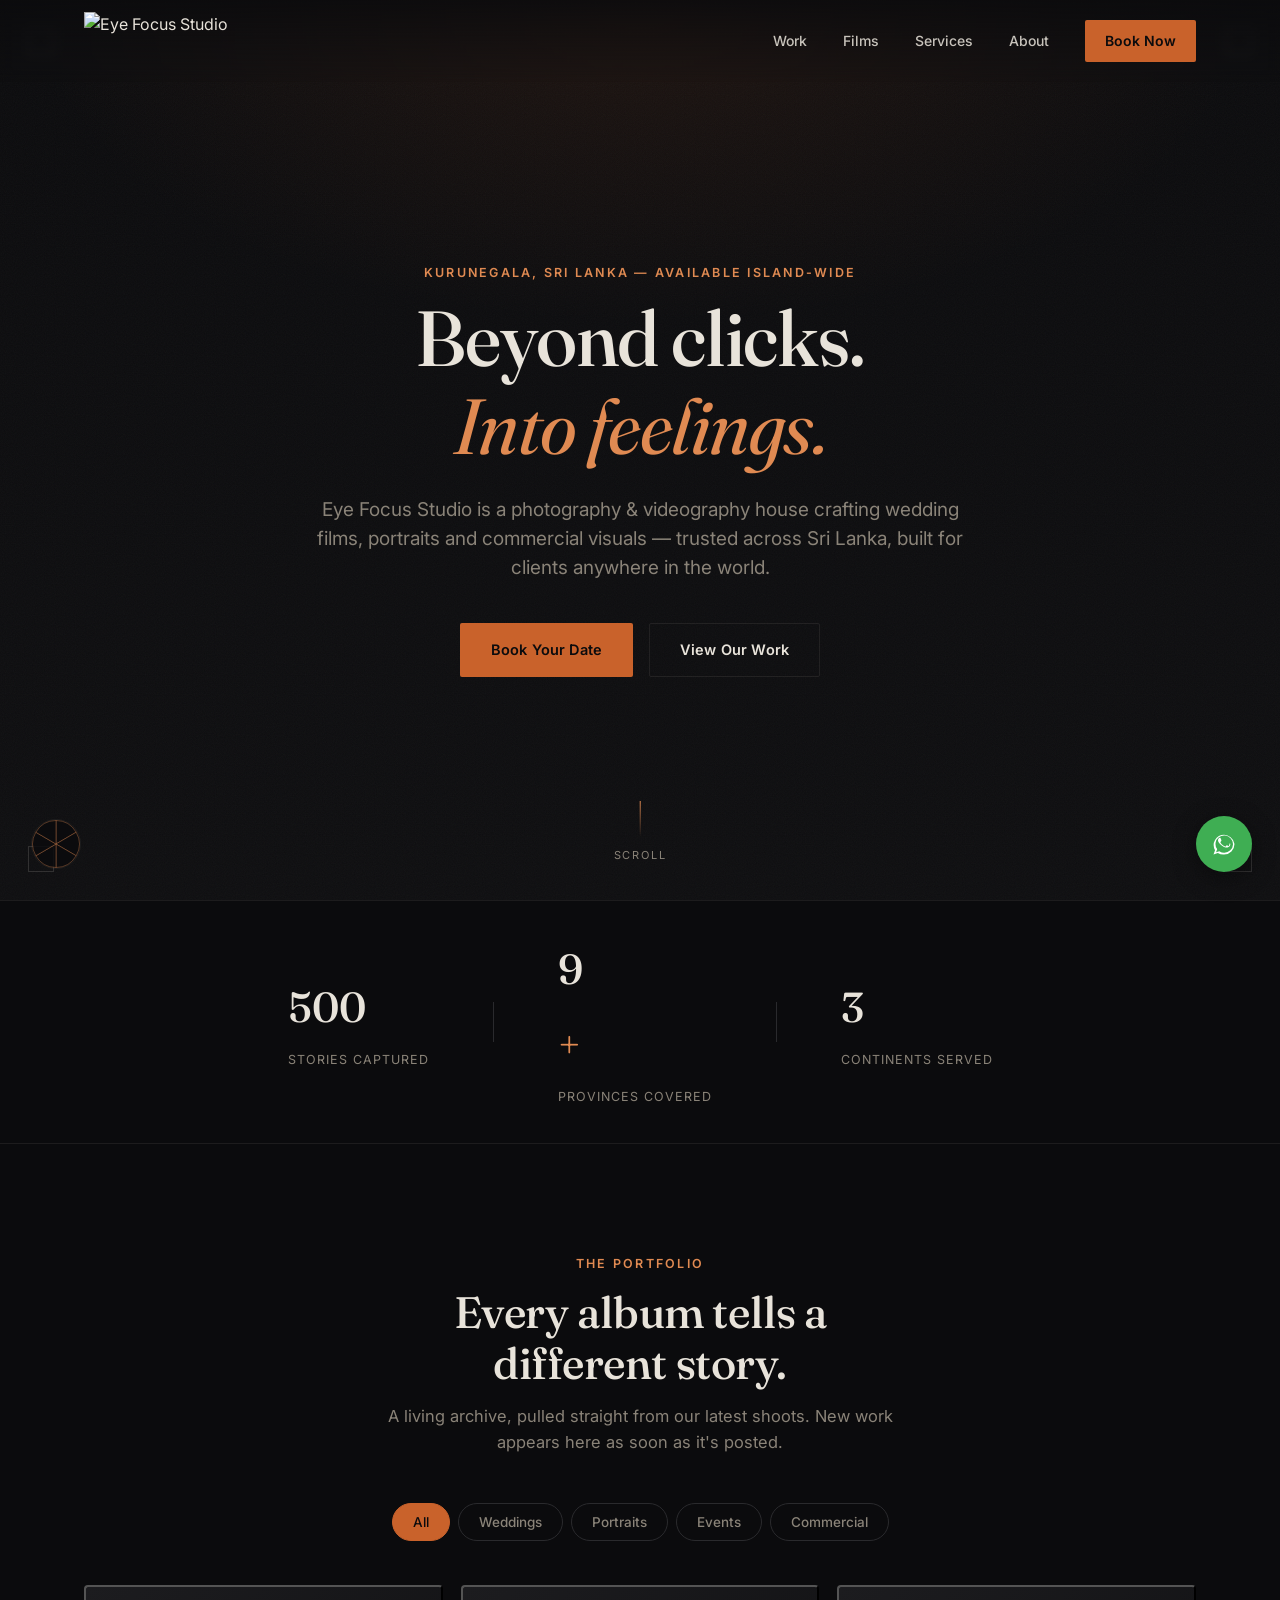
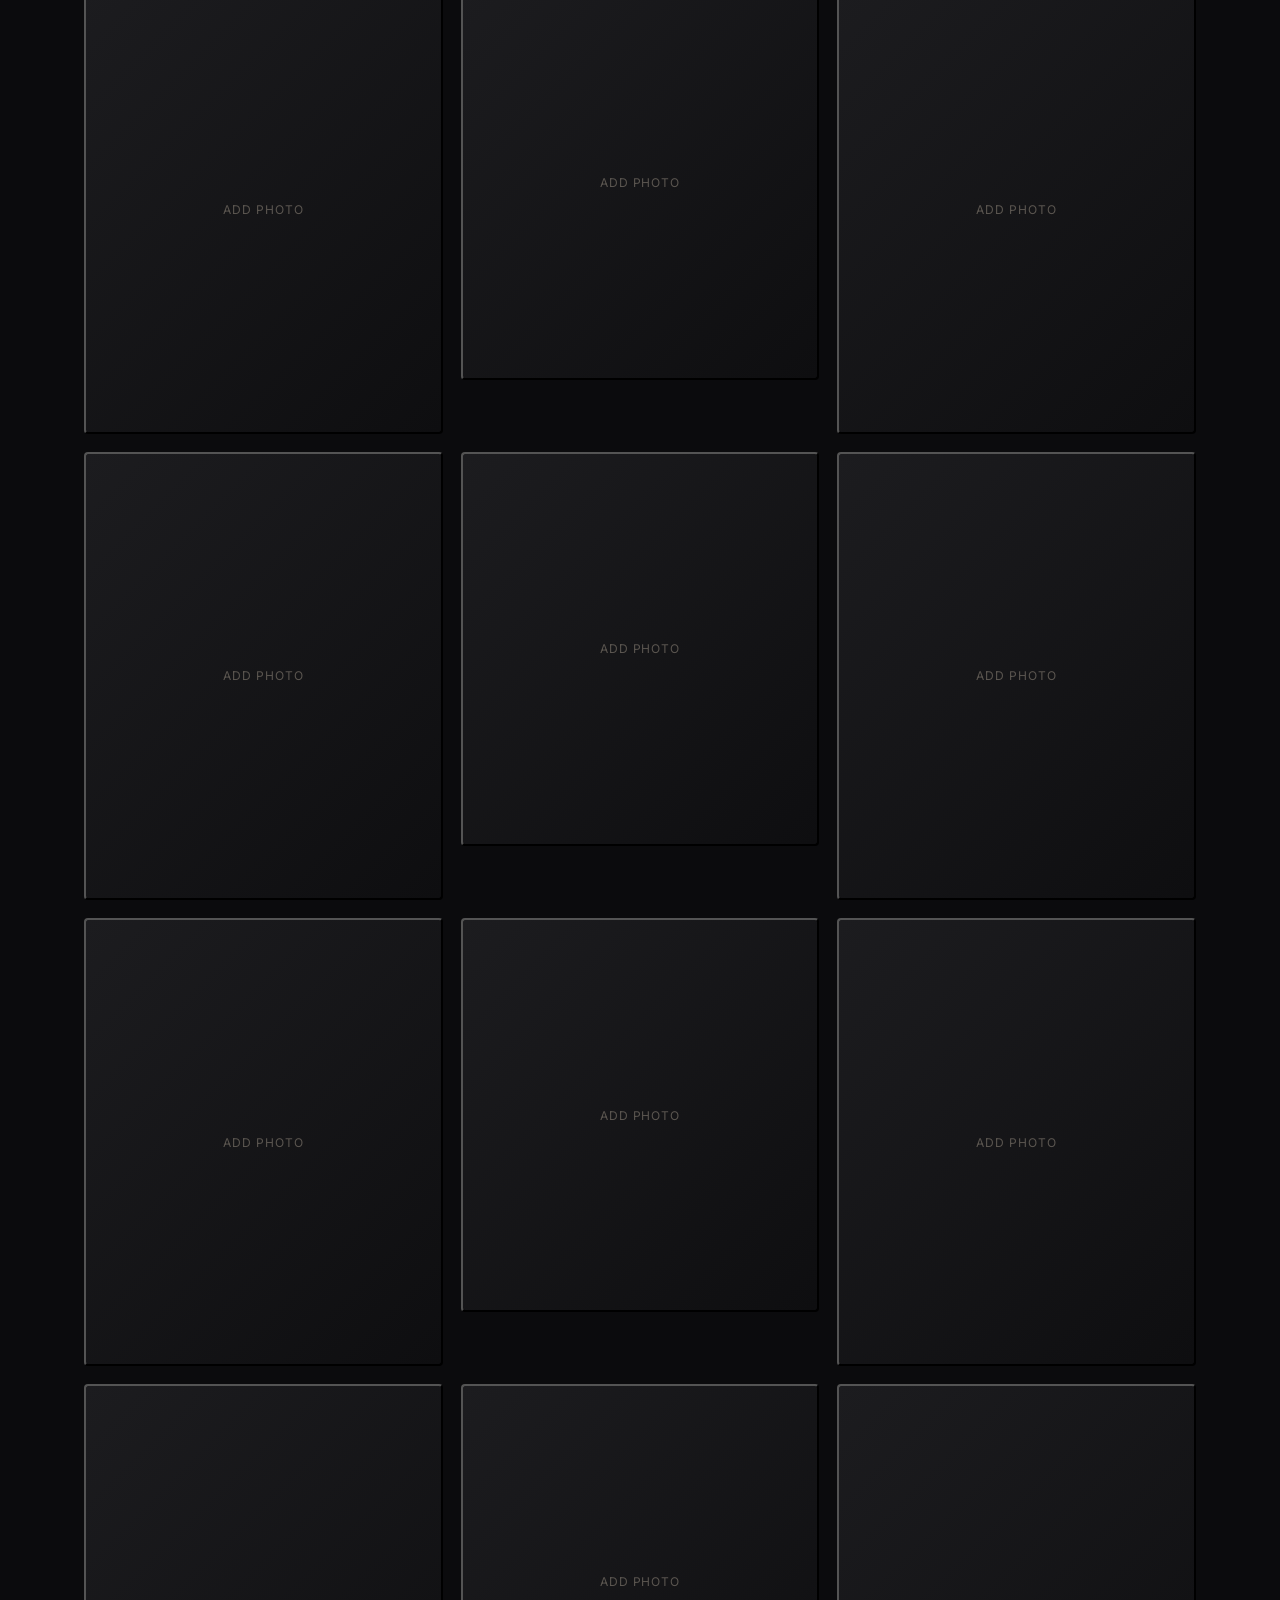
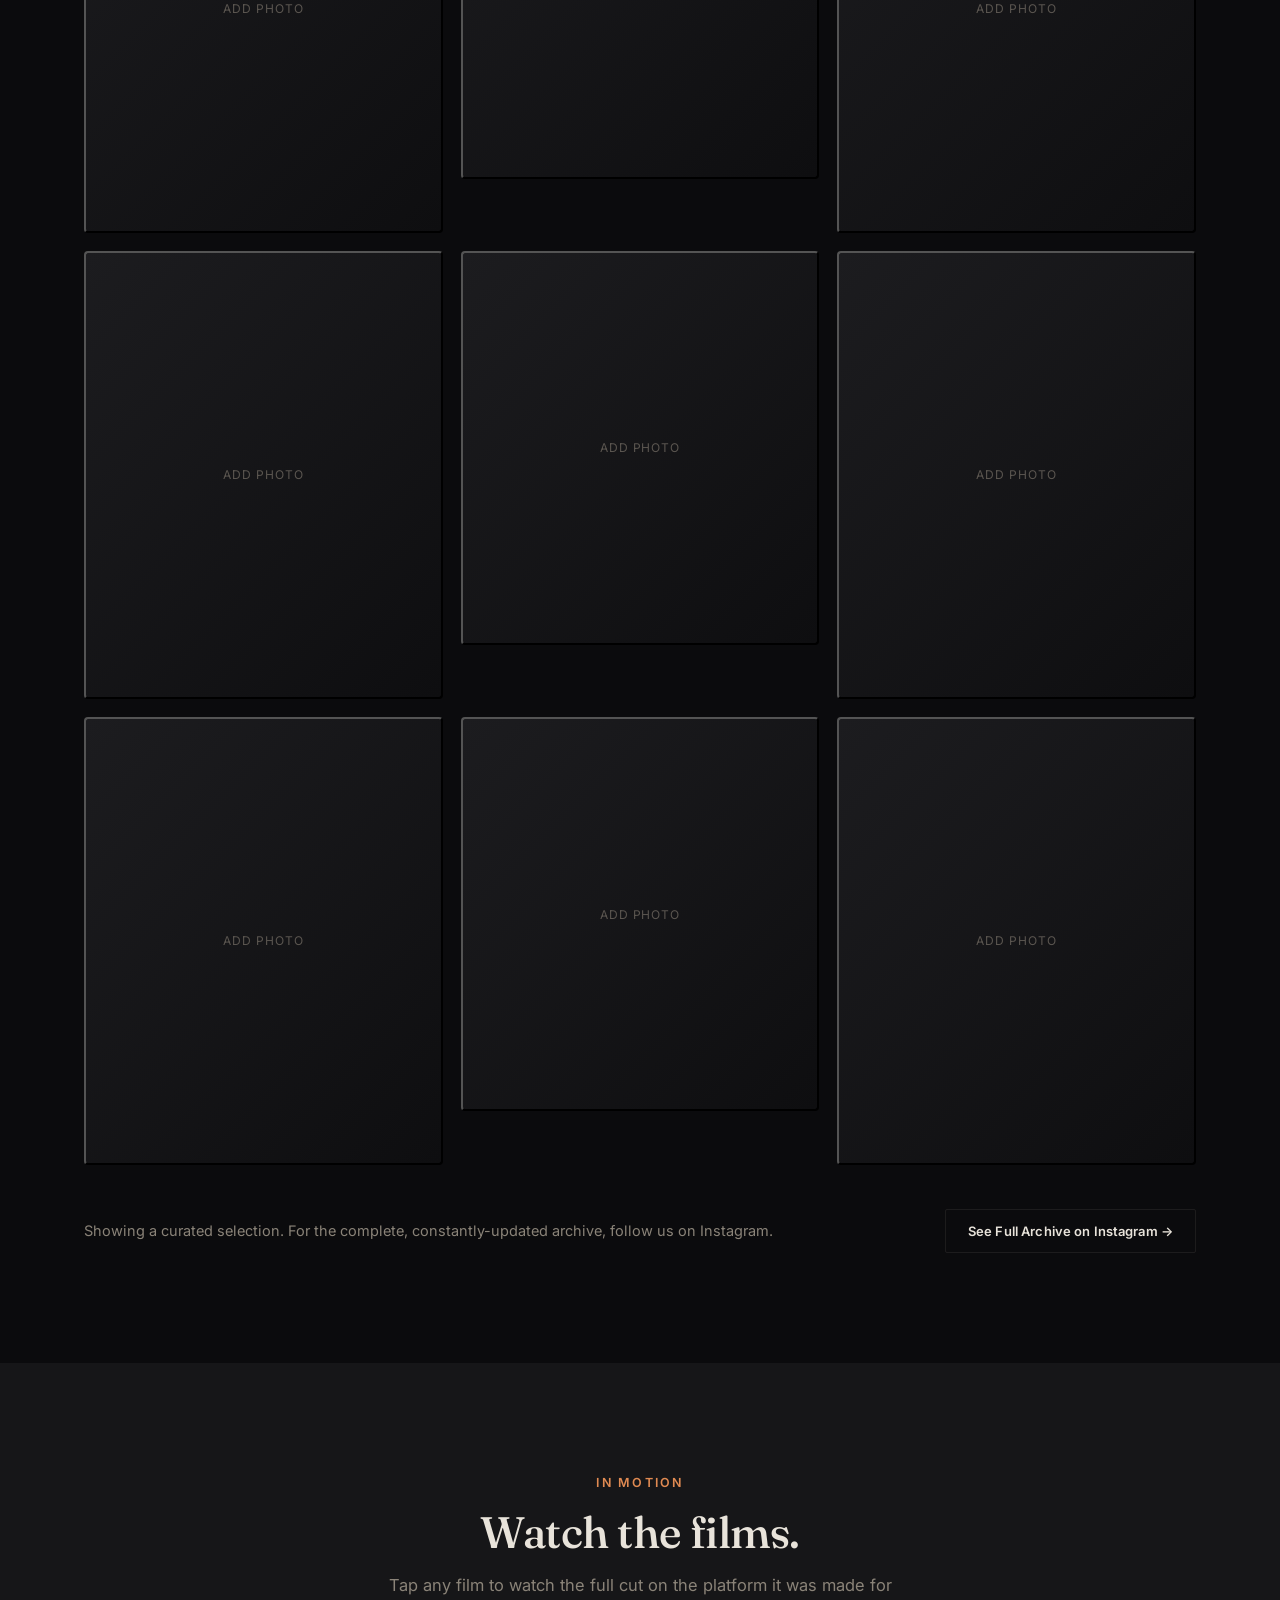
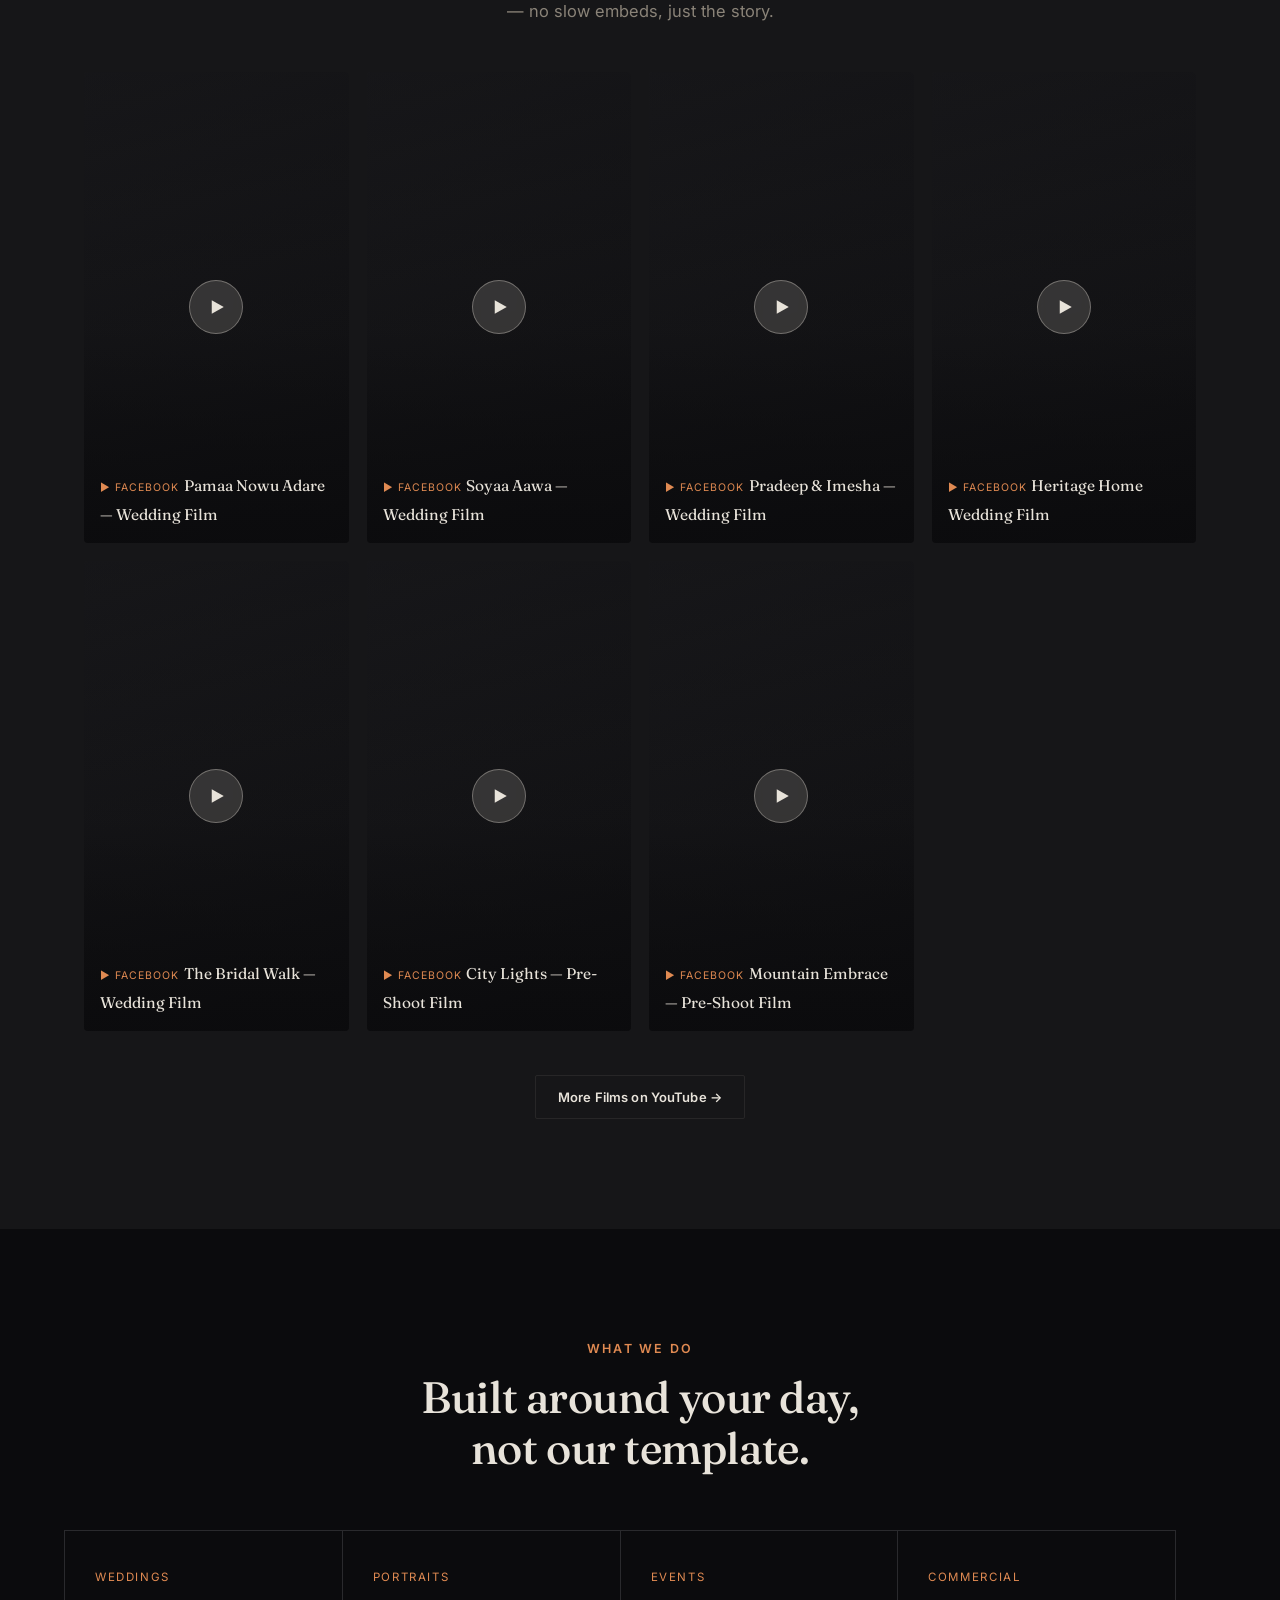
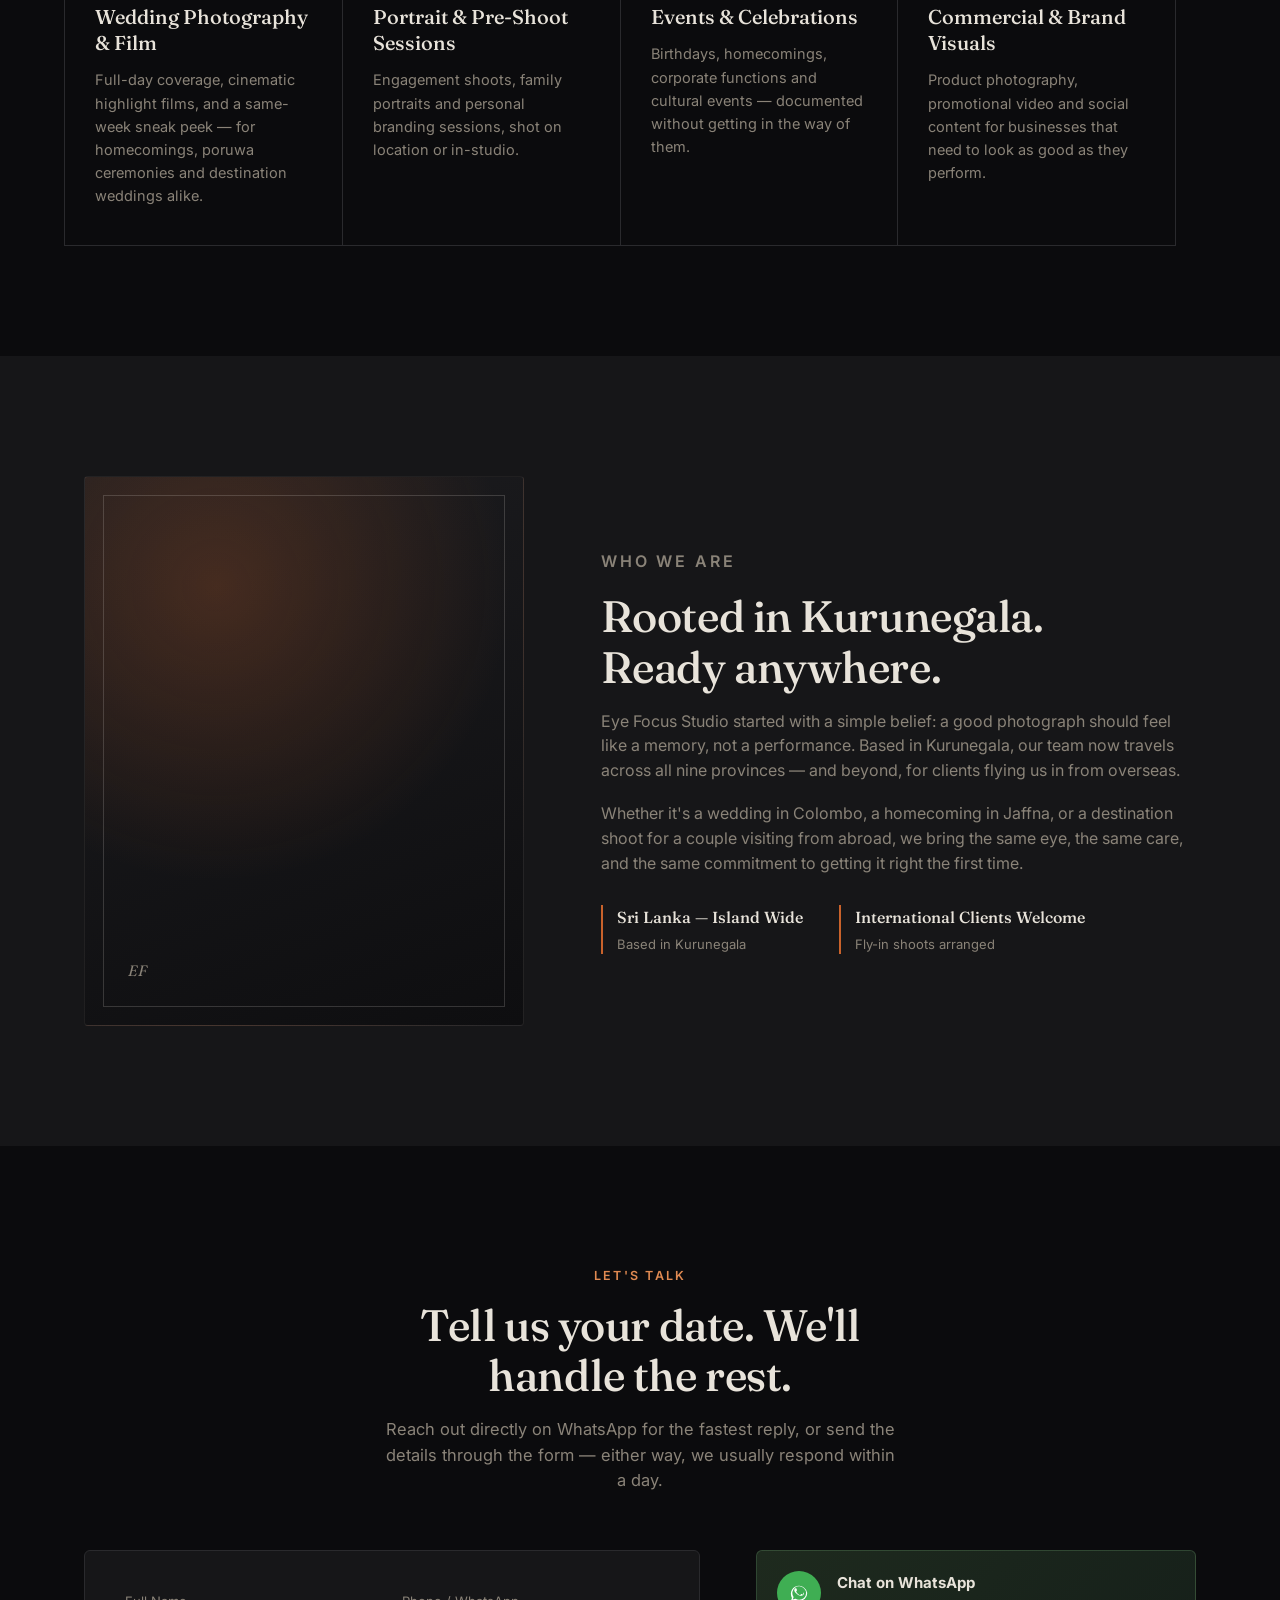
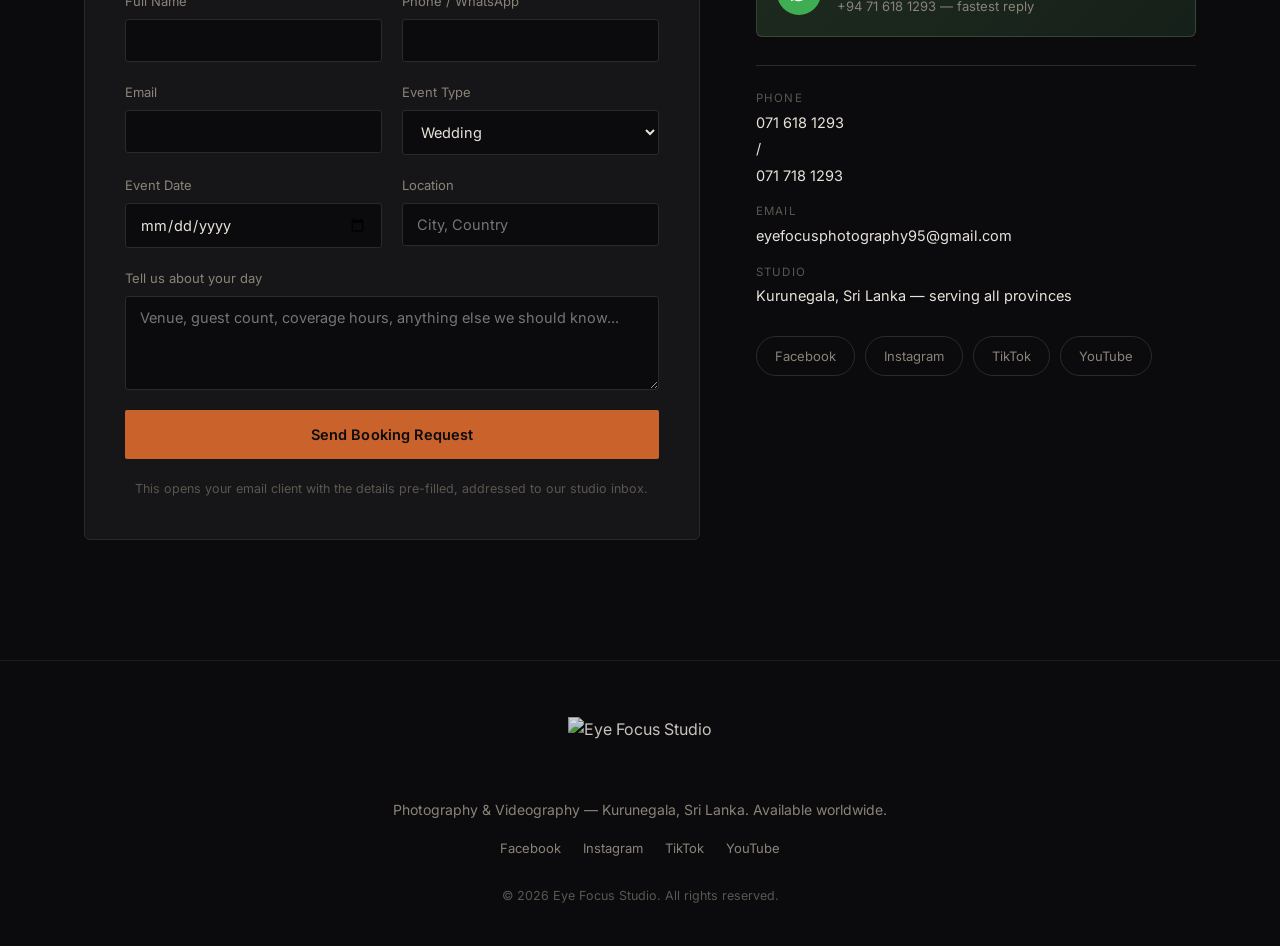
==== index.html @ 8d89315a "Add files via upload" ====
<!DOCTYPE html>
<html lang="en">
<head>
<meta charset="UTF-8">
<meta name="viewport" content="width=device-width, initial-scale=1.0">
<title>Eye Focus Studio — Photography &amp; Videography, Sri Lanka</title>
<meta name="description" content="Eye Focus Studio — wedding, event and commercial photography & videography based in Kurunegala, serving all of Sri Lanka. Book your shoot today.">

<!-- Open Graph -->
<meta property="og:title" content="Eye Focus Studio — Photography & Videography">
<meta property="og:description" content="Based in Kurunegala. Serving all of Sri Lanka. Weddings, events, commercial work.">
<meta property="og:type" content="website">

<link rel="preconnect" href="https://fonts.googleapis.com">
<link rel="preconnect" href="https://fonts.gstatic.com" crossorigin>
<link href="https://fonts.googleapis.com/css2?family=Fraunces:ital,opsz,wght@0,9..144,300;0,9..144,400;0,9..144,500;0,9..144,600;1,9..144,400&family=Inter:wght@400;500;600;700&display=swap" rel="stylesheet">

<link rel="stylesheet" href="style.css">
</head>
<body>

<!-- Aperture scroll-progress signature element -->
<div class="aperture-progress" aria-hidden="true">
  <svg viewBox="0 0 100 100" class="aperture-svg">
    <circle class="aperture-ring" cx="50" cy="50" r="44"/>
    <g class="aperture-blades">
      <path class="blade" d="M50 50 L50 8 A42 42 0 0 1 86 29 Z"/>
      <path class="blade" d="M50 50 L86 29 A42 42 0 0 1 86 71 Z"/>
      <path class="blade" d="M50 50 L86 71 A42 42 0 0 1 50 92 Z"/>
      <path class="blade" d="M50 50 L50 92 A42 42 0 0 1 14 71 Z"/>
      <path class="blade" d="M50 50 L14 71 A42 42 0 0 1 14 29 Z"/>
      <path class="blade" d="M50 50 L14 29 A42 42 0 0 1 50 8 Z"/>
    </g>
  </svg>
</div>

<!-- NAV -->
<header class="site-header" id="top">
  <div class="header-inner">
    <a href="#top" class="brand">
      <img src="assets/logo.png" alt="Eye Focus Studio" class="brand-logo">
    </a>
    <nav class="main-nav" aria-label="Primary">
      <a href="#work">Work</a>
      <a href="#films">Films</a>
      <a href="#services">Services</a>
      <a href="#about">About</a>
      <a href="#contact" class="nav-cta">Book Now</a>
    </nav>
    <button class="nav-toggle" id="navToggle" aria-label="Open menu" aria-expanded="false">
      <span></span><span></span><span></span>
    </button>
  </div>
  <div class="mobile-nav" id="mobileNav">
    <a href="#work">Work</a>
    <a href="#films">Films</a>
    <a href="#services">Services</a>
    <a href="#about">About</a>
    <a href="#contact" class="nav-cta">Book Now</a>
  </div>
</header>

<!-- HERO -->
<section class="hero" id="hero">
  <div class="hero-grain" aria-hidden="true"></div>
  <div class="hero-frame-marks" aria-hidden="true">
    <span class="fm fm-tl"></span><span class="fm fm-tr"></span>
    <span class="fm fm-bl"></span><span class="fm fm-br"></span>
  </div>
  <div class="hero-content">
    <p class="eyebrow reveal">Kurunegala, Sri Lanka — Available Island-Wide</p>
    <h1 class="hero-title">
      <span class="reveal">Beyond clicks.</span>
      <span class="reveal hero-title-accent">Into feelings.</span>
    </h1>
    <p class="hero-sub reveal">Eye Focus Studio is a photography &amp; videography house crafting wedding films, portraits and commercial visuals — trusted across Sri Lanka, built for clients anywhere in the world.</p>
    <div class="hero-actions reveal">
      <a href="#contact" class="btn btn-primary">Book Your Date</a>
      <a href="#work" class="btn btn-ghost">View Our Work</a>
    </div>
  </div>
  <a href="#work" class="scroll-cue" aria-label="Scroll to work">
    <span class="scroll-cue-line"></span>
    <span class="scroll-cue-text">Scroll</span>
  </a>
</section>

<!-- TRUST STRIP -->
<section class="trust-strip">
  <div class="trust-inner">
    <div class="trust-item"><span class="trust-num" data-count="500">0</span><span class="trust-label">Stories Captured</span></div>
    <div class="trust-divider"></div>
    <div class="trust-item"><span class="trust-num" data-count="9">0</span><span class="trust-plus">+</span><span class="trust-label">Provinces Covered</span></div>
    <div class="trust-divider"></div>
    <div class="trust-item"><span class="trust-num" data-count="3">0</span><span class="trust-label">Continents Served</span></div>
  </div>
</section>

<!-- GALLERY / WORK -->
<section class="gallery-section" id="work">
  <div class="section-head">
    <p class="eyebrow reveal">The Portfolio</p>
    <h2 class="section-title reveal">Every album tells a different story.</h2>
    <p class="section-sub reveal">A living archive, pulled straight from our latest shoots. New work appears here as soon as it's posted.</p>
  </div>

  <div class="album-tabs reveal" id="albumTabs" role="tablist" aria-label="Photo albums">
    <button class="album-tab is-active" data-album="all" role="tab" aria-selected="true">All</button>
    <button class="album-tab" data-album="wedding" role="tab" aria-selected="false">Weddings</button>
    <button class="album-tab" data-album="portrait" role="tab" aria-selected="false">Portraits</button>
    <button class="album-tab" data-album="event" role="tab" aria-selected="false">Events</button>
    <button class="album-tab" data-album="commercial" role="tab" aria-selected="false">Commercial</button>
  </div>

  <div class="masonry-gallery" id="galleryGrid"><!-- injected by JS --></div>

  <div class="gallery-footnote reveal">
    <p>Showing a curated selection. For the complete, constantly-updated archive, follow us on Instagram.</p>
    <a href="https://www.instagram.com/eye_focus_studio1/" target="_blank" rel="noopener" class="btn btn-ghost btn-small">See Full Archive on Instagram →</a>
  </div>
</section>

<!-- FILMS -->
<section class="films-section" id="films">
  <div class="section-head">
    <p class="eyebrow reveal">In Motion</p>
    <h2 class="section-title reveal">Watch the films.</h2>
    <p class="section-sub reveal">Tap any film to watch the full cut on the platform it was made for — no slow embeds, just the story.</p>
  </div>

  <div class="films-grid" id="filmsGrid"><!-- injected by JS --></div>

  <div class="gallery-footnote reveal">
    <a href="https://www.youtube.com/@eyefocusstudioofficial" target="_blank" rel="noopener" class="btn btn-ghost btn-small">More Films on YouTube →</a>
  </div>
</section>

<!-- SERVICES -->
<section class="services-section" id="services">
  <div class="section-head">
    <p class="eyebrow reveal">What We Do</p>
    <h2 class="section-title reveal">Built around your day, not our template.</h2>
  </div>
  <div class="services-grid">
    <article class="service-card reveal">
      <span class="service-mark">Weddings</span>
      <h3>Wedding Photography &amp; Film</h3>
      <p>Full-day coverage, cinematic highlight films, and a same-week sneak peek — for homecomings, poruwa ceremonies and destination weddings alike.</p>
    </article>
    <article class="service-card reveal">
      <span class="service-mark">Portraits</span>
      <h3>Portrait &amp; Pre-Shoot Sessions</h3>
      <p>Engagement shoots, family portraits and personal branding sessions, shot on location or in-studio.</p>
    </article>
    <article class="service-card reveal">
      <span class="service-mark">Events</span>
      <h3>Events &amp; Celebrations</h3>
      <p>Birthdays, homecomings, corporate functions and cultural events — documented without getting in the way of them.</p>
    </article>
    <article class="service-card reveal">
      <span class="service-mark">Commercial</span>
      <h3>Commercial &amp; Brand Visuals</h3>
      <p>Product photography, promotional video and social content for businesses that need to look as good as they perform.</p>
    </article>
  </div>
</section>

<!-- ABOUT -->
<section class="about-section" id="about">
  <div class="about-grid">
    <div class="about-visual reveal" aria-hidden="true">
      <div class="about-frame"></div>
    </div>
    <div class="about-copy">
      <p class="eyebrow reveal">Who We Are</p>
      <h2 class="section-title reveal">Rooted in Kurunegala. Ready anywhere.</h2>
      <p class="reveal">Eye Focus Studio started with a simple belief: a good photograph should feel like a memory, not a performance. Based in Kurunegala, our team now travels across all nine provinces — and beyond, for clients flying us in from overseas.</p>
      <p class="reveal">Whether it's a wedding in Colombo, a homecoming in Jaffna, or a destination shoot for a couple visiting from abroad, we bring the same eye, the same care, and the same commitment to getting it right the first time.</p>
      <div class="about-stats reveal">
        <div><strong>Sri Lanka — Island Wide</strong><span>Based in Kurunegala</span></div>
        <div><strong>International Clients Welcome</strong><span>Fly-in shoots arranged</span></div>
      </div>
    </div>
  </div>
</section>

<!-- CONTACT / BOOKING -->
<section class="contact-section" id="contact">
  <div class="contact-inner">
    <div class="contact-head">
      <p class="eyebrow reveal">Let's Talk</p>
      <h2 class="section-title reveal">Tell us your date. We'll handle the rest.</h2>
      <p class="section-sub reveal">Reach out directly on WhatsApp for the fastest reply, or send the details through the form — either way, we usually respond within a day.</p>
    </div>

    <div class="contact-body">
      <form class="booking-form reveal" id="bookingForm">
        <div class="form-row">
          <label>
            <span>Full Name</span>
            <input type="text" name="name" required autocomplete="name">
          </label>
          <label>
            <span>Phone / WhatsApp</span>
            <input type="tel" name="phone" required autocomplete="tel">
          </label>
        </div>
        <div class="form-row">
          <label>
            <span>Email</span>
            <input type="email" name="email" required autocomplete="email">
          </label>
          <label>
            <span>Event Type</span>
            <select name="eventType">
              <option>Wedding</option>
              <option>Portrait / Pre-Shoot</option>
              <option>Event / Celebration</option>
              <option>Commercial</option>
              <option>Other</option>
            </select>
          </label>
        </div>
        <div class="form-row">
          <label>
            <span>Event Date</span>
            <input type="date" name="eventDate">
          </label>
          <label>
            <span>Location</span>
            <input type="text" name="location" placeholder="City, Country">
          </label>
        </div>
        <label class="full-width">
          <span>Tell us about your day</span>
          <textarea name="message" rows="4" placeholder="Venue, guest count, coverage hours, anything else we should know..."></textarea>
        </label>
        <button type="submit" class="btn btn-primary btn-full">Send Booking Request</button>
        <p class="form-note" id="formNote">This opens your email client with the details pre-filled, addressed to our studio inbox.</p>
      </form>

      <div class="contact-side reveal">
        <a class="contact-whatsapp" href="https://wa.me/94716181293" target="_blank" rel="noopener">
          <span class="cw-icon" aria-hidden="true">
            <svg viewBox="0 0 24 24"><path d="M17.6 6.32A8.86 8.86 0 0 0 12.05 4a8.94 8.94 0 0 0-7.74 13.4L3 21l3.73-1.27A8.93 8.93 0 0 0 12.05 21a8.92 8.92 0 0 0 8.93-8.91 8.86 8.86 0 0 0-3.38-5.77ZM12.05 19.4a7.4 7.4 0 0 1-3.78-1.04l-.27-.16-2.79.95.93-2.72-.18-.28a7.42 7.42 0 0 1 11.62-9.15 7.36 7.36 0 0 1 2.17 5.25 7.43 7.43 0 0 1-7.7 7.15Zm4.07-5.54c-.22-.11-1.31-.65-1.51-.72-.2-.08-.35-.11-.5.11-.15.22-.57.72-.7.87-.13.15-.26.16-.48.05-.22-.11-1.34-.49-2.32-1.43-.86-.77-1.44-1.71-1.6-2-.17-.29-.02-.45.1-.6.12-.15.27-.38.4-.57.13-.19.17-.32.26-.53.09-.21.04-.4-.05-.56-.09-.16-.4-.97-.6-1.43-.16-.39-.33-.34-.46-.35-.12-.01-.27-.01-.41-.01-.15 0-.39.06-.6.29-.21.23-.79.78-.79 1.9s.82 2.2 1.93 3.42c1.34 1.46 2.46 1.99 3.86 2.45.86.28 1.65.24 2.27.15.69-.1 1.97-.81 2.25-1.59.28-.78.28-1.45.2-1.59-.08-.14-.22-.21-.45-.32Z"/></svg>
          </span>
          <span class="cw-text">
            <strong>Chat on WhatsApp</strong>
            <span>+94 71 618 1293 — fastest reply</span>
          </span>
        </a>

        <ul class="contact-list">
          <li>
            <span class="cl-label">Phone</span>
            <a href="tel:+94716181293">071 618 1293</a> / <a href="tel:+94717181293">071 718 1293</a>
          </li>
          <li>
            <span class="cl-label">Email</span>
            <a href="mailto:eyefocusphotography95@gmail.com">eyefocusphotography95@gmail.com</a>
          </li>
          <li>
            <span class="cl-label">Studio</span>
            <span>Kurunegala, Sri Lanka — serving all provinces</span>
          </li>
        </ul>

        <div class="social-row">
          <a href="https://www.facebook.com/eyefocusstudio1" target="_blank" rel="noopener" aria-label="Facebook" class="social-pill">Facebook</a>
          <a href="https://www.instagram.com/eye_focus_studio1/" target="_blank" rel="noopener" aria-label="Instagram" class="social-pill">Instagram</a>
          <a href="https://www.tiktok.com/@eyefocusstudio1" target="_blank" rel="noopener" aria-label="TikTok" class="social-pill">TikTok</a>
          <a href="https://www.youtube.com/@eyefocusstudioofficial" target="_blank" rel="noopener" aria-label="YouTube" class="social-pill">YouTube</a>
        </div>
      </div>
    </div>
  </div>
</section>

<!-- FOOTER -->
<footer class="site-footer">
  <div class="footer-inner">
    <img src="assets/logo.png" alt="Eye Focus Studio" class="footer-logo">
    <p class="footer-tagline">Photography &amp; Videography — Kurunegala, Sri Lanka. Available worldwide.</p>
    <div class="footer-social">
      <a href="https://www.facebook.com/eyefocusstudio1" target="_blank" rel="noopener">Facebook</a>
      <a href="https://www.instagram.com/eye_focus_studio1/" target="_blank" rel="noopener">Instagram</a>
      <a href="https://www.tiktok.com/@eyefocusstudio1" target="_blank" rel="noopener">TikTok</a>
      <a href="https://www.youtube.com/@eyefocusstudioofficial" target="_blank" rel="noopener">YouTube</a>
    </div>
    <p class="footer-copy">© <span id="year"></span> Eye Focus Studio. All rights reserved.</p>
  </div>
</footer>

<!-- LIGHTBOX — keeps photo viewing on-site, no redirect to social media -->
<div class="lightbox" id="lightbox" role="dialog" aria-modal="true" aria-label="Photo viewer">
  <button class="lightbox-close" id="lightboxClose" aria-label="Close">
    <svg viewBox="0 0 24 24"><path d="M6 6l12 12M18 6L6 18"/></svg>
  </button>
  <button class="lightbox-nav lightbox-prev" id="lightboxPrev" aria-label="Previous photo">
    <svg viewBox="0 0 24 24"><path d="M15 6l-6 6 6 6"/></svg>
  </button>
  <button class="lightbox-nav lightbox-next" id="lightboxNext" aria-label="Next photo">
    <svg viewBox="0 0 24 24"><path d="M9 6l6 6-6 6"/></svg>
  </button>
  <div class="lightbox-stage">
    <img class="lightbox-img" id="lightboxImg" src="" alt="">
  </div>
  <div class="lightbox-caption">
    <span class="lightbox-album" id="lightboxAlbum"></span>
    <span class="lightbox-title" id="lightboxTitle"></span>
    <span class="lightbox-count" id="lightboxCount"></span>
  </div>
</div>

<a href="https://wa.me/94716181293" target="_blank" rel="noopener" class="float-whatsapp" aria-label="Chat on WhatsApp">
  <svg viewBox="0 0 24 24"><path d="M17.6 6.32A8.86 8.86 0 0 0 12.05 4a8.94 8.94 0 0 0-7.74 13.4L3 21l3.73-1.27A8.93 8.93 0 0 0 12.05 21a8.92 8.92 0 0 0 8.93-8.91 8.86 8.86 0 0 0-3.38-5.77ZM12.05 19.4a7.4 7.4 0 0 1-3.78-1.04l-.27-.16-2.79.95.93-2.72-.18-.28a7.42 7.42 0 0 1 11.62-9.15 7.36 7.36 0 0 1 2.17 5.25 7.43 7.43 0 0 1-7.7 7.15Zm4.07-5.54c-.22-.11-1.31-.65-1.51-.72-.2-.08-.35-.11-.5.11-.15.22-.57.72-.7.87-.13.15-.26.16-.48.05-.22-.11-1.34-.49-2.32-1.43-.86-.77-1.44-1.71-1.6-2-.17-.29-.02-.45.1-.6.12-.15.27-.38.4-.57.13-.19.17-.32.26-.53.09-.21.04-.4-.05-.56-.09-.16-.4-.97-.6-1.43-.16-.39-.33-.34-.46-.35-.12-.01-.27-.01-.41-.01-.15 0-.39.06-.6.29-.21.23-.79.78-.79 1.9s.82 2.2 1.93 3.42c1.34 1.46 2.46 1.99 3.86 2.45.86.28 1.65.24 2.27.15.69-.1 1.97-.81 2.25-1.59.28-.78.28-1.45.2-1.59-.08-.14-.22-.21-.45-.32Z"/></svg>
</a>

<script src="data.js"></script>
<script src="script.js"></script>
</body>
</html>
---- style.css ----
/* ============================================================
   EYE FOCUS STUDIO — STYLESHEET
   Design tokens: dark cinematic, warm ivory + burnt amber accent
   ============================================================ */

:root{
  --bg:        #0B0B0D;
  --bg-panel:  #161618;
  --bg-panel-2:#1C1C1F;
  --ivory:     #E8E3DA;
  --stone:     #8A8378;
  --stone-dim: #5B5650;
  --amber:     #C9622B;
  --amber-soft:#E08A52;
  --hairline:  #2A2A2D;
  --hairline-soft: rgba(232,227,218,0.08);

  --font-display: 'Fraunces', serif;
  --font-body: 'Inter', sans-serif;

  --container: 1240px;
  --pad: clamp(20px, 5vw, 64px);

  --ease: cubic-bezier(.16,.84,.44,1);
}

*{ box-sizing: border-box; }
html{ scroll-behavior: smooth; }

@media (prefers-reduced-motion: reduce){
  html{ scroll-behavior: auto; }
  *{ animation-duration: 0.001ms !important; transition-duration: 0.001ms !important; }
}

body{
  margin:0;
  background: var(--bg);
  color: var(--ivory);
  font-family: var(--font-body);
  font-size: 16px;
  line-height: 1.55;
  -webkit-font-smoothing: antialiased;
  overflow-x: hidden;
}

img{ max-width:100%; display:block; }
a{ color: inherit; text-decoration: none; }
button{ font-family: inherit; cursor: pointer; }
ul{ margin:0; padding:0; list-style:none; }

::selection{ background: var(--amber); color: var(--bg); }

:focus-visible{
  outline: 2px solid var(--amber-soft);
  outline-offset: 3px;
  border-radius: 2px;
}

.eyebrow{
  font-family: var(--font-body);
  font-size: 12.5px;
  font-weight: 600;
  letter-spacing: 0.18em;
  text-transform: uppercase;
  color: var(--amber-soft);
  margin: 0 0 14px;
}

.section-title{
  font-family: var(--font-display);
  font-weight: 500;
  font-size: clamp(28px, 4vw, 44px);
  line-height: 1.15;
  letter-spacing: -0.01em;
  color: var(--ivory);
  margin: 0 0 16px;
  max-width: 16ch;
}

.section-sub{
  color: var(--stone);
  font-size: 16.5px;
  max-width: 52ch;
  margin: 0;
}

.section-head{
  max-width: var(--container);
  margin: 0 auto;
  padding: 0 var(--pad);
}

/* ---------- Reveal-on-scroll ---------- */
.reveal{
  opacity: 0;
  transform: translateY(22px);
  transition: opacity 0.9s var(--ease), transform 0.9s var(--ease);
}
.reveal.is-visible{
  opacity: 1;
  transform: translateY(0);
}

/* ---------- Buttons ---------- */
.btn{
  display: inline-flex;
  align-items: center;
  justify-content: center;
  gap: 8px;
  padding: 15px 30px;
  font-size: 14.5px;
  font-weight: 600;
  letter-spacing: 0.01em;
  border-radius: 2px;
  border: 1px solid transparent;
  transition: all 0.35s var(--ease);
  white-space: nowrap;
}
.btn-primary{
  background: var(--amber);
  color: #0B0B0D;
}
.btn-primary:hover{
  background: var(--amber-soft);
  transform: translateY(-2px);
}
.btn-ghost{
  background: transparent;
  border-color: var(--hairline-soft);
  color: var(--ivory);
}
.btn-ghost:hover{
  border-color: var(--amber-soft);
  color: var(--amber-soft);
}
.btn-small{
  padding: 11px 22px;
  font-size: 13px;
}
.btn-full{
  width: 100%;
}

/* ============================================================
   APERTURE SCROLL-PROGRESS (signature element)
   ============================================================ */
.aperture-progress{
  position: fixed;
  bottom: 28px;
  left: 28px;
  width: 56px;
  height: 56px;
  z-index: 500;
  pointer-events: none;
  opacity: 0.85;
}
.aperture-svg{ width:100%; height:100%; }
.aperture-ring{
  fill: none;
  stroke: var(--hairline-soft);
  stroke-width: 1.5;
}
.aperture-blades .blade{
  fill: var(--bg);
  stroke: var(--amber-soft);
  stroke-width: 0.75;
  transform-origin: 50px 50px;
  transition: transform 0.1s linear;
}
@media (max-width: 720px){
  .aperture-progress{ width: 40px; height: 40px; bottom: 18px; left: 18px; }
}

/* ============================================================
   HEADER / NAV
   ============================================================ */
.site-header{
  position: fixed;
  top: 0; left: 0; right: 0;
  z-index: 200;
  background: linear-gradient(to bottom, rgba(11,11,13,0.85), rgba(11,11,13,0));
  backdrop-filter: blur(6px);
  transition: background 0.4s var(--ease);
}
.site-header.is-scrolled{
  background: rgba(11,11,13,0.98);
  backdrop-filter: blur(14px);
  border-bottom: 1px solid var(--hairline-soft);
}
.header-inner{
  max-width: var(--container);
  margin: 0 auto;
  padding: 12px var(--pad);
  display: flex;
  align-items: center;
  justify-content: space-between;
}
.brand-logo{
  height: 58px;
  width: auto;
}
@media (max-width: 720px){
  .brand-logo{ height: 48px; }
}
.main-nav{
  display: flex;
  align-items: center;
  gap: 36px;
  font-size: 14px;
  font-weight: 500;
}
.main-nav a{
  color: var(--ivory);
  opacity: 0.85;
  transition: opacity 0.25s, color 0.25s;
  position: relative;
}
.main-nav a:not(.nav-cta):hover{ opacity: 1; color: var(--amber-soft); }
.main-nav .nav-cta{
  background: var(--amber);
  color: #0B0B0D;
  padding: 10px 20px;
  border-radius: 2px;
  opacity: 1;
  font-weight: 600;
}
.main-nav .nav-cta:hover{ background: var(--amber-soft); }

.nav-toggle{
  display: none;
  flex-direction: column;
  justify-content: center;
  gap: 5px;
  width: 36px;
  height: 36px;
  background: none;
  border: none;
  padding: 0;
}
.nav-toggle span{
  display: block;
  width: 22px;
  height: 1.5px;
  background: var(--ivory);
  transition: transform 0.3s var(--ease), opacity 0.3s;
}
.nav-toggle[aria-expanded="true"] span:nth-child(1){ transform: translateY(6.5px) rotate(45deg); }
.nav-toggle[aria-expanded="true"] span:nth-child(2){ opacity: 0; }
.nav-toggle[aria-expanded="true"] span:nth-child(3){ transform: translateY(-6.5px) rotate(-45deg); }

.mobile-nav{
  display: none;
  flex-direction: column;
  background: rgba(11,11,13,0.98);
  border-bottom: 1px solid var(--hairline-soft);
  padding: 8px var(--pad) 24px;
}
.mobile-nav a{
  padding: 14px 0;
  font-size: 16px;
  border-bottom: 1px solid var(--hairline-soft);
  color: var(--ivory);
}
.mobile-nav .nav-cta{
  color: var(--amber-soft);
  border-bottom: none;
  font-weight: 600;
}
.mobile-nav.is-open{ display: flex; }

@media (max-width: 860px){
  .main-nav{ display: none; }
  .nav-toggle{ display: flex; }
}

/* ============================================================
   HERO
   ============================================================ */
.hero{
  position: relative;
  min-height: 100vh;
  display: flex;
  align-items: center;
  justify-content: center;
  padding: 140px var(--pad) 100px;
  overflow: hidden;
  background:
    radial-gradient(ellipse 80% 60% at 50% 0%, rgba(201,98,43,0.10), transparent 60%),
    linear-gradient(180deg, #0B0B0D 0%, #0E0E10 100%);
}
.hero-grain{
  position: absolute;
  inset: 0;
  opacity: 0.04;
  background-image: url("data:image/svg+xml,%3Csvg xmlns='http://www.w3.org/2000/svg' width='160' height='160'%3E%3Cfilter id='n'%3E%3CfeTurbulence type='fractalNoise' baseFrequency='0.9' numOctaves='2' stitchTiles='stitch'/%3E%3C/filter%3E%3Crect width='100%25' height='100%25' filter='url(%23n)'/%3E%3C/svg%3E");
  pointer-events: none;
}
.hero-frame-marks .fm{
  position: absolute;
  width: 26px;
  height: 26px;
  border: 1px solid rgba(232,227,218,0.25);
  opacity: 0.6;
}
.fm-tl{ top: 28px; left: 28px; border-right: none; border-bottom: none; }
.fm-tr{ top: 28px; right: 28px; border-left: none; border-bottom: none; }
.fm-bl{ bottom: 28px; left: 28px; border-right: none; border-top: none; }
.fm-br{ bottom: 28px; right: 28px; border-left: none; border-top: none; }
@media (max-width: 720px){ .hero-frame-marks{ display:none; } }

.hero-content{
  position: relative;
  z-index: 2;
  max-width: 880px;
  text-align: center;
}
.hero .eyebrow{ justify-content: center; }
.hero-title{
  font-family: var(--font-display);
  font-weight: 500;
  font-size: clamp(36px, 6.4vw, 78px);
  line-height: 1.08;
  letter-spacing: -0.015em;
  margin: 0 0 26px;
  display: flex;
  flex-direction: column;
  gap: 4px;
}
.hero-title-accent{
  font-style: italic;
  font-weight: 400;
  color: var(--amber-soft);
}
.hero-sub{
  font-size: clamp(16px, 1.6vw, 19px);
  color: var(--stone);
  max-width: 56ch;
  margin: 0 auto 40px;
}
.hero-actions{
  display: flex;
  gap: 16px;
  justify-content: center;
  flex-wrap: wrap;
}

.scroll-cue{
  position: absolute;
  bottom: 36px;
  left: 50%;
  transform: translateX(-50%);
  display: flex;
  flex-direction: column;
  align-items: center;
  gap: 10px;
  z-index: 2;
}
.scroll-cue-line{
  width: 1px;
  height: 36px;
  background: linear-gradient(to bottom, var(--amber-soft), transparent);
  animation: scrollPulse 2s ease-in-out infinite;
}
.scroll-cue-text{
  font-size: 11px;
  letter-spacing: 0.16em;
  text-transform: uppercase;
  color: var(--stone);
}
@keyframes scrollPulse{
  0%, 100%{ opacity: 0.3; transform: scaleY(0.7); }
  50%{ opacity: 1; transform: scaleY(1); }
}
@media (max-width: 720px){ .scroll-cue{ display:none; } }

/* ============================================================
   TRUST STRIP
   ============================================================ */
.trust-strip{
  border-top: 1px solid var(--hairline-soft);
  border-bottom: 1px solid var(--hairline-soft);
  padding: 36px var(--pad);
}
.trust-inner{
  max-width: var(--container);
  margin: 0 auto;
  display: flex;
  align-items: center;
  justify-content: center;
  gap: clamp(24px, 6vw, 64px);
  flex-wrap: wrap;
}
.trust-item{
  display: flex;
  align-items: baseline;
  gap: 10px;
  flex-direction: column;
  text-align: center;
}
.trust-num{
  font-family: var(--font-display);
  font-size: clamp(30px, 4vw, 42px);
  font-weight: 500;
  color: var(--ivory);
  display: inline;
}
.trust-plus{
  font-family: var(--font-display);
  font-size: clamp(30px, 4vw, 42px);
  color: var(--amber-soft);
  margin-left: -6px;
}
.trust-label{
  font-size: 12.5px;
  letter-spacing: 0.08em;
  text-transform: uppercase;
  color: var(--stone);
}
.trust-divider{
  width: 1px;
  height: 40px;
  background: var(--hairline);
}
@media (max-width: 600px){ .trust-divider{ display:none; } }

/* ============================================================
   GALLERY SECTION
   ============================================================ */
.gallery-section, .films-section, .services-section{
  padding: 110px 0;
}
.gallery-section .section-head,
.films-section .section-head{
  text-align: center;
  margin-bottom: 48px;
}
.gallery-section .section-title,
.films-section .section-title{
  margin-left: auto;
  margin-right: auto;
}
.gallery-section .section-sub,
.films-section .section-sub{
  margin-left: auto;
  margin-right: auto;
}

.album-tabs{
  display: flex;
  justify-content: center;
  gap: 8px;
  flex-wrap: wrap;
  margin-bottom: 44px;
  padding: 0 var(--pad);
}
.album-tab{
  background: transparent;
  border: 1px solid var(--hairline);
  color: var(--stone);
  font-size: 13.5px;
  font-weight: 500;
  padding: 10px 20px;
  border-radius: 30px;
  transition: all 0.3s var(--ease);
}
.album-tab:hover{ border-color: var(--amber-soft); color: var(--ivory); }
.album-tab.is-active{
  background: var(--amber);
  border-color: var(--amber);
  color: #0B0B0D;
}

.masonry-gallery{
  max-width: var(--container);
  margin: 0 auto;
  padding: 0 var(--pad);
  display: grid;
  grid-template-columns: repeat(3, 1fr);
  gap: 18px;
}
.gallery-item{
  position: relative;
  border-radius: 4px;
  overflow: hidden;
  aspect-ratio: 4/5;
  cursor: pointer;
  background: var(--bg-panel);
  opacity: 0;
  transform: scale(0.96);
  transition: opacity 0.5s var(--ease), transform 0.5s var(--ease);
}
.gallery-item.is-shown{ opacity: 1; transform: scale(1); }
.gallery-item.is-hidden{ display: none; }
.gallery-item img{
  width: 100%;
  height: 100%;
  object-fit: cover;
  transition: transform 0.7s var(--ease), filter 0.5s;
  filter: saturate(0.92) brightness(0.94);
}
.gallery-item:hover img{ transform: scale(1.06); filter: saturate(1.05) brightness(1); }
.gallery-item:nth-child(3n+2){ aspect-ratio: 1/1.1; }
.gallery-overlay{
  position: absolute;
  inset: 0;
  display: flex;
  flex-direction: column;
  justify-content: flex-end;
  padding: 20px;
  background: linear-gradient(to top, rgba(11,11,13,0.88) 0%, rgba(11,11,13,0) 55%);
  opacity: 0;
  transition: opacity 0.4s var(--ease);
}
.gallery-item:hover .gallery-overlay{ opacity: 1; }
.gallery-overlay-album{
  font-size: 11px;
  letter-spacing: 0.12em;
  text-transform: uppercase;
  color: var(--amber-soft);
  margin-bottom: 4px;
}
.gallery-overlay-title{
  font-family: var(--font-display);
  font-size: 18px;
  color: var(--ivory);
}
.gallery-overlay-icon{
  position: absolute;
  top: 16px;
  right: 16px;
  width: 32px;
  height: 32px;
  border-radius: 50%;
  background: rgba(11,11,13,0.55);
  display: flex;
  align-items: center;
  justify-content: center;
  opacity: 0;
  transition: opacity 0.3s;
}
.gallery-item:hover .gallery-overlay-icon{ opacity: 1; }
.gallery-overlay-icon svg{ width: 16px; height: 16px; color: var(--ivory); }

.gallery-footnote{
  max-width: var(--container);
  margin: 44px auto 0;
  padding: 0 var(--pad);
  display: flex;
  align-items: center;
  justify-content: space-between;
  gap: 20px;
  flex-wrap: wrap;
}
.gallery-footnote p{ color: var(--stone); font-size: 14.5px; margin: 0; }
.films-section .gallery-footnote{ justify-content: center; }

@media (max-width: 900px){
  .masonry-gallery{ grid-template-columns: repeat(2, 1fr); }
}
@media (max-width: 560px){
  .masonry-gallery{ grid-template-columns: repeat(2, 1fr); gap: 10px; }
  .gallery-item:nth-child(3n+2){ aspect-ratio: 4/5; }
}

/* ============================================================
   FILMS SECTION
   ============================================================ */
.films-section{ background: var(--bg-panel); }
.films-grid{
  max-width: var(--container);
  margin: 0 auto;
  padding: 0 var(--pad);
  display: grid;
  grid-template-columns: repeat(4, 1fr);
  gap: 18px;
}
.film-card{
  position: relative;
  aspect-ratio: 9/16;
  border-radius: 4px;
  overflow: hidden;
  background: var(--bg-panel-2);
  opacity: 0;
  transform: translateY(18px);
  transition: opacity 0.6s var(--ease), transform 0.6s var(--ease);
}
.film-card.is-shown{ opacity: 1; transform: translateY(0); }
.film-card img{
  width: 100%;
  height: 100%;
  object-fit: cover;
  filter: saturate(0.9) brightness(0.85);
  transition: transform 0.6s var(--ease), filter 0.4s;
}
.film-card:hover img{ transform: scale(1.05); filter: saturate(1) brightness(0.9); }
.film-card::after{
  content: '';
  position: absolute;
  inset: 0;
  background: linear-gradient(to top, rgba(11,11,13,0.9) 0%, rgba(11,11,13,0.15) 45%, rgba(11,11,13,0.35) 100%);
}
.film-play{
  position: absolute;
  top: 50%; left: 50%;
  transform: translate(-50%,-50%);
  width: 54px; height: 54px;
  border-radius: 50%;
  background: rgba(232,227,218,0.16);
  border: 1px solid rgba(232,227,218,0.35);
  backdrop-filter: blur(4px);
  display: flex;
  align-items: center;
  justify-content: center;
  z-index: 2;
  transition: transform 0.35s var(--ease), background 0.35s;
}
.film-card:hover .film-play{
  transform: translate(-50%,-50%) scale(1.12);
  background: var(--amber);
}
.film-play svg{ width: 18px; height: 18px; fill: var(--ivory); margin-left: 2px; }
.film-card:hover .film-play svg{ fill: #0B0B0D; }
.film-meta{
  position: absolute;
  bottom: 16px; left: 16px; right: 16px;
  z-index: 2;
}
.film-platform{
  display: inline-flex;
  align-items: center;
  gap: 5px;
  font-size: 10.5px;
  letter-spacing: 0.1em;
  text-transform: uppercase;
  color: var(--amber-soft);
  margin-bottom: 6px;
}
.film-title{
  font-family: var(--font-display);
  font-size: 15.5px;
  color: var(--ivory);
  line-height: 1.3;
}

@media (max-width: 1000px){ .films-grid{ grid-template-columns: repeat(3, 1fr); } }
@media (max-width: 700px){ .films-grid{ grid-template-columns: repeat(2, 1fr); gap: 10px; } }

/* ============================================================
   SERVICES
   ============================================================ */
.services-section .section-head{
  text-align: center;
  margin-bottom: 56px;
}
.services-section .section-title{ margin-left: auto; margin-right: auto; }
.services-grid{
  max-width: var(--container);
  margin: 0 auto;
  display: grid;
  grid-template-columns: repeat(4, 1fr);
  gap: 1px;
  background: var(--hairline);
  border: 1px solid var(--hairline);
}
@media (min-width: 1px){
  .services-section{ padding-left: 0; padding-right: 0; }
}
.services-grid{
  width: calc(100% - (2 * var(--pad)));
  margin-left: var(--pad);
  margin-right: var(--pad);
  max-width: calc(var(--container) - (2 * var(--pad)));
}
@media (min-width: 1370px){
  .services-grid{
    margin-left: auto;
    margin-right: auto;
  }
}
.service-card{
  background: var(--bg);
  padding: 38px 30px;
  transition: background 0.4s var(--ease);
}
.service-card:hover{ background: var(--bg-panel); }
.service-mark{
  display: block;
  font-size: 11.5px;
  letter-spacing: 0.14em;
  text-transform: uppercase;
  color: var(--amber-soft);
  margin-bottom: 18px;
}
.service-card h3{
  font-family: var(--font-display);
  font-weight: 500;
  font-size: 20px;
  margin: 0 0 12px;
  line-height: 1.3;
}
.service-card p{
  color: var(--stone);
  font-size: 14.5px;
  margin: 0;
  line-height: 1.6;
}
@media (max-width: 1000px){ .services-grid{ grid-template-columns: repeat(2, 1fr); } }
@media (max-width: 560px){ .services-grid{ grid-template-columns: 1fr; } }

/* ============================================================
   ABOUT
   ============================================================ */
.about-section{
  padding: 120px 0;
  background: var(--bg-panel);
}
.about-grid{
  max-width: var(--container);
  margin: 0 auto;
  padding: 0 var(--pad);
  display: grid;
  grid-template-columns: 0.85fr 1.15fr;
  gap: clamp(40px, 6vw, 90px);
  align-items: center;
}
.about-visual{
  position: relative;
  aspect-ratio: 4/5;
  border-radius: 4px;
  overflow: hidden;
  background:
    radial-gradient(circle at 30% 20%, rgba(201,98,43,0.25), transparent 55%),
    linear-gradient(160deg, #1c1c1f 0%, #0e0e10 100%);
  border: 1px solid var(--hairline-soft);
}
.about-frame{
  position: absolute;
  inset: 18px;
  border: 1px solid rgba(232,227,218,0.18);
}
.about-frame::before{
  content: 'EF';
  position: absolute;
  bottom: 24px;
  left: 24px;
  font-family: var(--font-display);
  font-style: italic;
  font-size: 15px;
  color: var(--stone);
  letter-spacing: 0.05em;
}
.about-copy p{
  color: var(--stone);
  font-size: 16px;
  margin: 0 0 18px;
}
.about-stats{
  display: flex;
  gap: 36px;
  margin-top: 30px;
  flex-wrap: wrap;
}
.about-stats div{
  display: flex;
  flex-direction: column;
  gap: 4px;
  border-left: 2px solid var(--amber);
  padding-left: 14px;
}
.about-stats strong{
  font-family: var(--font-display);
  font-weight: 500;
  font-size: 16px;
  color: var(--ivory);
}
.about-stats span{
  font-size: 13px;
  color: var(--stone);
}
@media (max-width: 860px){
  .about-grid{ grid-template-columns: 1fr; }
  .about-visual{ max-width: 360px; margin: 0 auto; }
}

/* ============================================================
   CONTACT / BOOKING
   ============================================================ */
.contact-section{ padding: 120px 0; }
.contact-inner{
  max-width: var(--container);
  margin: 0 auto;
  padding: 0 var(--pad);
}
.contact-head{ text-align: center; max-width: 640px; margin: 0 auto 56px; }
.contact-head .section-title{ margin-left: auto; margin-right: auto; }
.contact-head .section-sub{ margin-left: auto; margin-right: auto; }

.contact-body{
  display: grid;
  grid-template-columns: 1.4fr 1fr;
  gap: 56px;
}
.booking-form{
  background: var(--bg-panel);
  border: 1px solid var(--hairline);
  border-radius: 6px;
  padding: clamp(24px, 4vw, 40px);
  display: flex;
  flex-direction: column;
  gap: 20px;
}
.form-row{
  display: grid;
  grid-template-columns: 1fr 1fr;
  gap: 20px;
}
.booking-form label{
  display: flex;
  flex-direction: column;
  gap: 8px;
  font-size: 13px;
  color: var(--stone);
}
.full-width{ width: 100%; }
.booking-form input,
.booking-form select,
.booking-form textarea{
  background: var(--bg);
  border: 1px solid var(--hairline);
  border-radius: 3px;
  padding: 12px 14px;
  color: var(--ivory);
  font-family: var(--font-body);
  font-size: 14.5px;
  transition: border-color 0.3s;
  resize: vertical;
}
.booking-form input:focus,
.booking-form select:focus,
.booking-form textarea:focus{
  border-color: var(--amber-soft);
}
.form-note{
  font-size: 12.5px;
  color: var(--stone-dim);
  margin: 0;
  text-align: center;
}

.contact-side{
  display: flex;
  flex-direction: column;
  gap: 28px;
}
.contact-whatsapp{
  display: flex;
  align-items: center;
  gap: 16px;
  background: linear-gradient(135deg, #1e2a1e, #16201a);
  border: 1px solid rgba(120,180,120,0.25);
  border-radius: 6px;
  padding: 20px;
  transition: transform 0.3s var(--ease), border-color 0.3s;
}
.contact-whatsapp:hover{ transform: translateY(-2px); border-color: rgba(120,200,120,0.5); }
.cw-icon{
  width: 44px; height: 44px;
  border-radius: 50%;
  background: #3fae53;
  display: flex; align-items: center; justify-content: center;
  flex-shrink: 0;
}
.cw-icon svg{ width: 22px; height: 22px; fill: #fff; }
.cw-text{ display: flex; flex-direction: column; gap: 2px; }
.cw-text strong{ font-size: 15px; color: var(--ivory); }
.cw-text span{ font-size: 13px; color: var(--stone); }

.contact-list{
  display: flex;
  flex-direction: column;
  gap: 16px;
  border-top: 1px solid var(--hairline);
  padding-top: 24px;
}
.contact-list li{
  display: flex;
  flex-direction: column;
  gap: 4px;
  font-size: 14.5px;
}
.cl-label{
  font-size: 11.5px;
  letter-spacing: 0.1em;
  text-transform: uppercase;
  color: var(--stone-dim);
}
.contact-list a:hover{ color: var(--amber-soft); }

.social-row{
  display: flex;
  gap: 10px;
  flex-wrap: wrap;
}
.social-pill{
  border: 1px solid var(--hairline);
  border-radius: 30px;
  padding: 9px 18px;
  font-size: 13px;
  color: var(--stone);
  transition: all 0.3s var(--ease);
}
.social-pill:hover{
  border-color: var(--amber-soft);
  color: var(--amber-soft);
}

@media (max-width: 860px){
  .contact-body{ grid-template-columns: 1fr; }
  .form-row{ grid-template-columns: 1fr; }
}

/* ============================================================
   FOOTER
   ============================================================ */
.site-footer{
  border-top: 1px solid var(--hairline-soft);
  padding: 56px var(--pad) 40px;
  text-align: center;
}
.footer-inner{
  max-width: 560px;
  margin: 0 auto;
  display: flex;
  flex-direction: column;
  align-items: center;
  gap: 18px;
}
.footer-logo{ height: 64px; opacity: 0.85; }
.footer-tagline{ color: var(--stone); font-size: 14px; margin: 0; }
.footer-social{
  display: flex;
  gap: 22px;
  font-size: 13px;
  color: var(--stone);
}
.footer-social a:hover{ color: var(--amber-soft); }
.footer-copy{
  color: var(--stone-dim);
  font-size: 12.5px;
  margin: 10px 0 0;
}

/* ============================================================
   FLOATING WHATSAPP BUTTON
   ============================================================ */
.float-whatsapp{
  position: fixed;
  bottom: 28px;
  right: 28px;
  width: 56px; height: 56px;
  border-radius: 50%;
  background: #3fae53;
  display: flex;
  align-items: center;
  justify-content: center;
  z-index: 400;
  box-shadow: 0 6px 24px rgba(0,0,0,0.4);
  transition: transform 0.3s var(--ease);
}
.float-whatsapp:hover{ transform: scale(1.08); }
.float-whatsapp svg{ width: 28px; height: 28px; fill: #fff; }
@media (max-width: 720px){
  .float-whatsapp{ width: 48px; height: 48px; bottom: 18px; right: 18px; }
  .float-whatsapp svg{ width: 24px; height: 24px; }
}

/* ============================================================
   LIGHTBOX — full-screen in-site album viewer
   ============================================================ */
.lightbox{
  position: fixed;
  inset: 0;
  z-index: 1000;
  background: rgba(6,6,7,0.97);
  display: none;
  flex-direction: column;
  align-items: center;
  justify-content: center;
  opacity: 0;
  transition: opacity 0.3s var(--ease);
}
.lightbox.is-open{
  display: flex;
  opacity: 1;
}
.lightbox-stage{
  max-width: 88vw;
  max-height: 78vh;
  display: flex;
  align-items: center;
  justify-content: center;
}
.lightbox-img{
  max-width: 88vw;
  max-height: 78vh;
  width: auto;
  height: auto;
  object-fit: contain;
  border-radius: 3px;
  box-shadow: 0 30px 80px rgba(0,0,0,0.6);
  opacity: 0;
  transform: scale(0.97);
  transition: opacity 0.35s var(--ease), transform 0.35s var(--ease);
}
.lightbox-img.is-shown{
  opacity: 1;
  transform: scale(1);
}
.lightbox-caption{
  margin-top: 22px;
  display: flex;
  align-items: center;
  gap: 14px;
  flex-wrap: wrap;
  justify-content: center;
  text-align: center;
  max-width: 88vw;
}
.lightbox-album{
  font-size: 11px;
  letter-spacing: 0.12em;
  text-transform: uppercase;
  color: var(--amber-soft);
  border: 1px solid var(--hairline);
  padding: 5px 12px;
  border-radius: 30px;
}
.lightbox-title{
  font-family: var(--font-display);
  font-size: 17px;
  color: var(--ivory);
}
.lightbox-count{
  font-size: 12.5px;
  color: var(--stone-dim);
}
.lightbox-close{
  position: absolute;
  top: 22px;
  right: 22px;
  width: 44px; height: 44px;
  border-radius: 50%;
  background: rgba(255,255,255,0.06);
  border: 1px solid var(--hairline-soft);
  display: flex; align-items: center; justify-content: center;
  transition: background 0.3s, transform 0.3s var(--ease);
  z-index: 2;
}
.lightbox-close:hover{ background: rgba(255,255,255,0.12); transform: rotate(90deg); }
.lightbox-close svg{ width: 18px; height: 18px; stroke: var(--ivory); stroke-width: 2; fill: none; stroke-linecap: round; }

.lightbox-nav{
  position: absolute;
  top: 50%;
  transform: translateY(-50%);
  width: 52px; height: 52px;
  border-radius: 50%;
  background: rgba(255,255,255,0.06);
  border: 1px solid var(--hairline-soft);
  display: flex; align-items: center; justify-content: center;
  transition: background 0.3s, border-color 0.3s;
  z-index: 2;
}
.lightbox-nav:hover{ background: var(--amber); border-color: var(--amber); }
.lightbox-nav:hover svg{ stroke: #0B0B0D; }
.lightbox-nav svg{ width: 20px; height: 20px; stroke: var(--ivory); stroke-width: 2; fill: none; stroke-linecap: round; stroke-linejoin: round; transition: stroke 0.3s; }
.lightbox-prev{ left: 22px; }
.lightbox-next{ right: 22px; }

@media (max-width: 720px){
  .lightbox-nav{ width: 42px; height: 42px; }
  .lightbox-prev{ left: 10px; }
  .lightbox-next{ right: 10px; }
  .lightbox-close{ top: 14px; right: 14px; width: 38px; height: 38px; }
  .lightbox-stage{ max-width: 94vw; max-height: 68vh; }
  .lightbox-img{ max-width: 94vw; max-height: 68vh; }
  .lightbox-title{ font-size: 15px; }
}

/* gallery items no longer need link cursor/target styling since they open the lightbox */
.gallery-item{ cursor: zoom-in; }
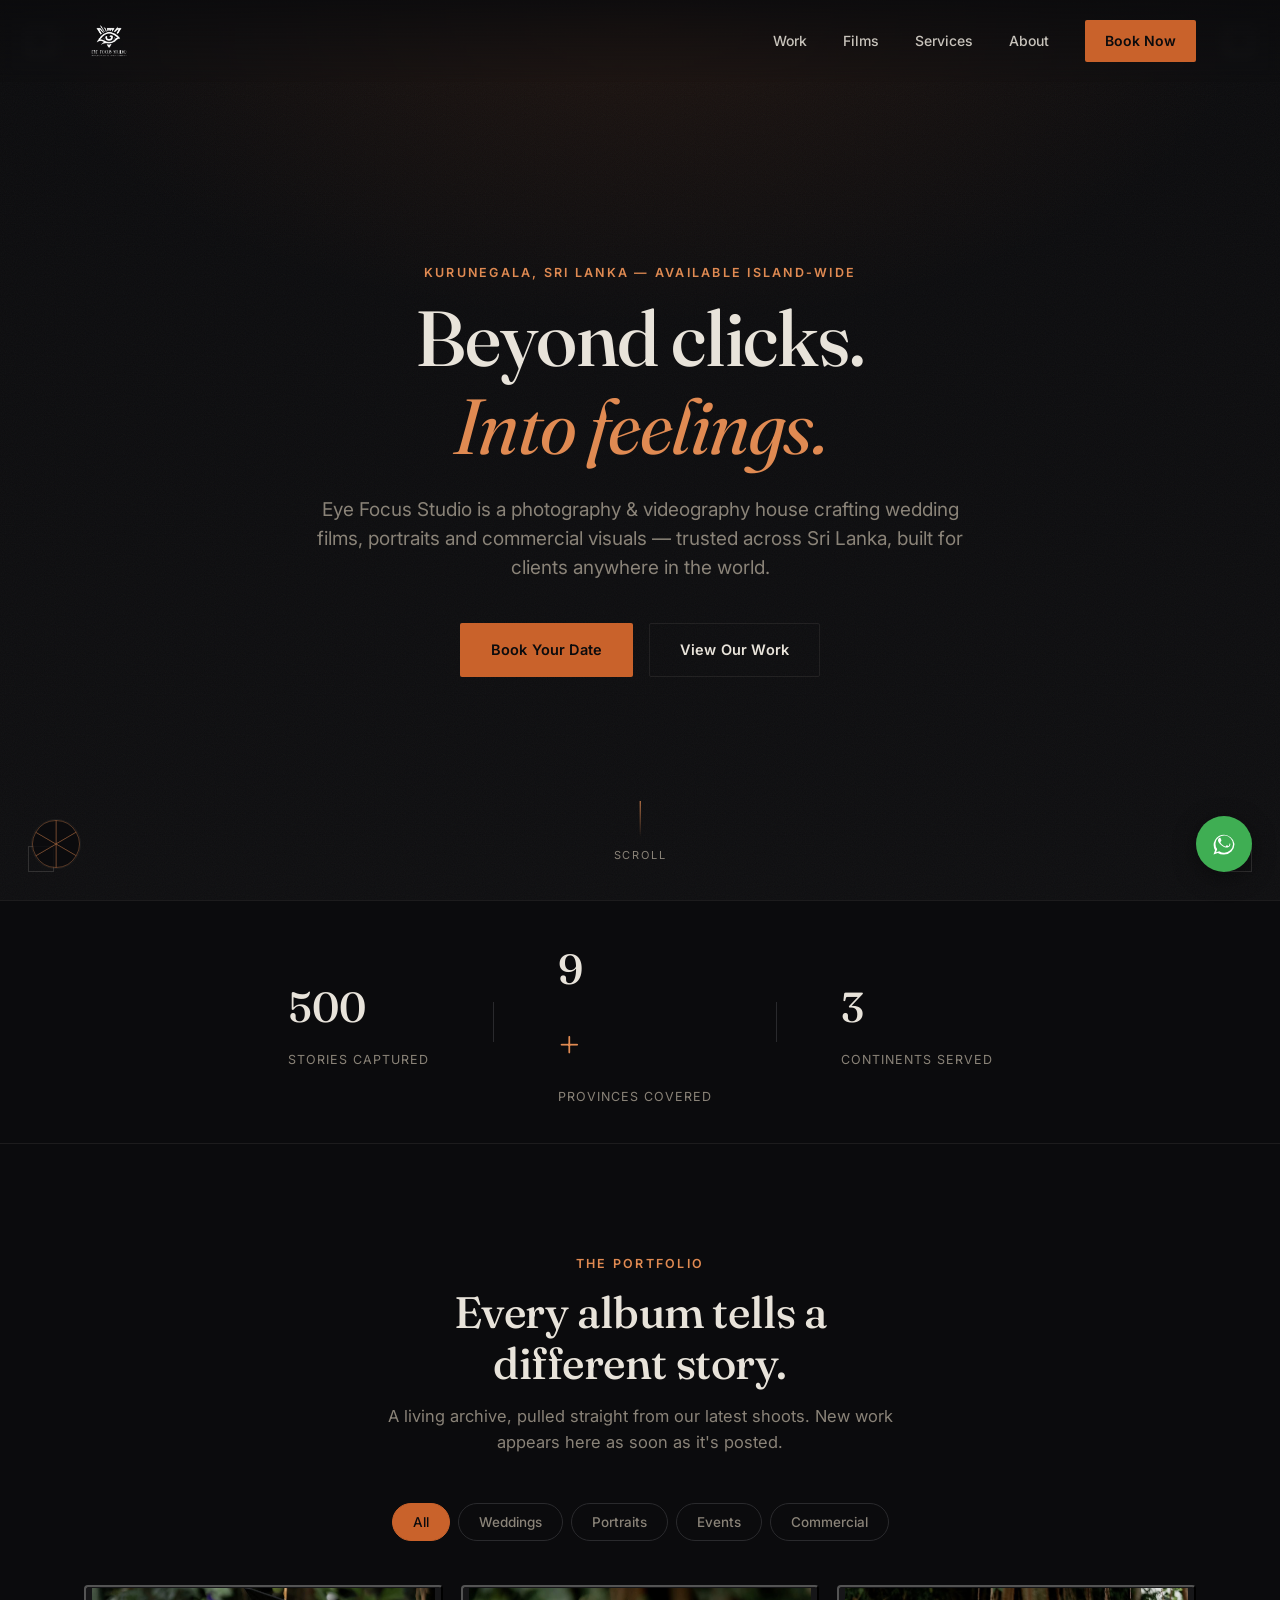
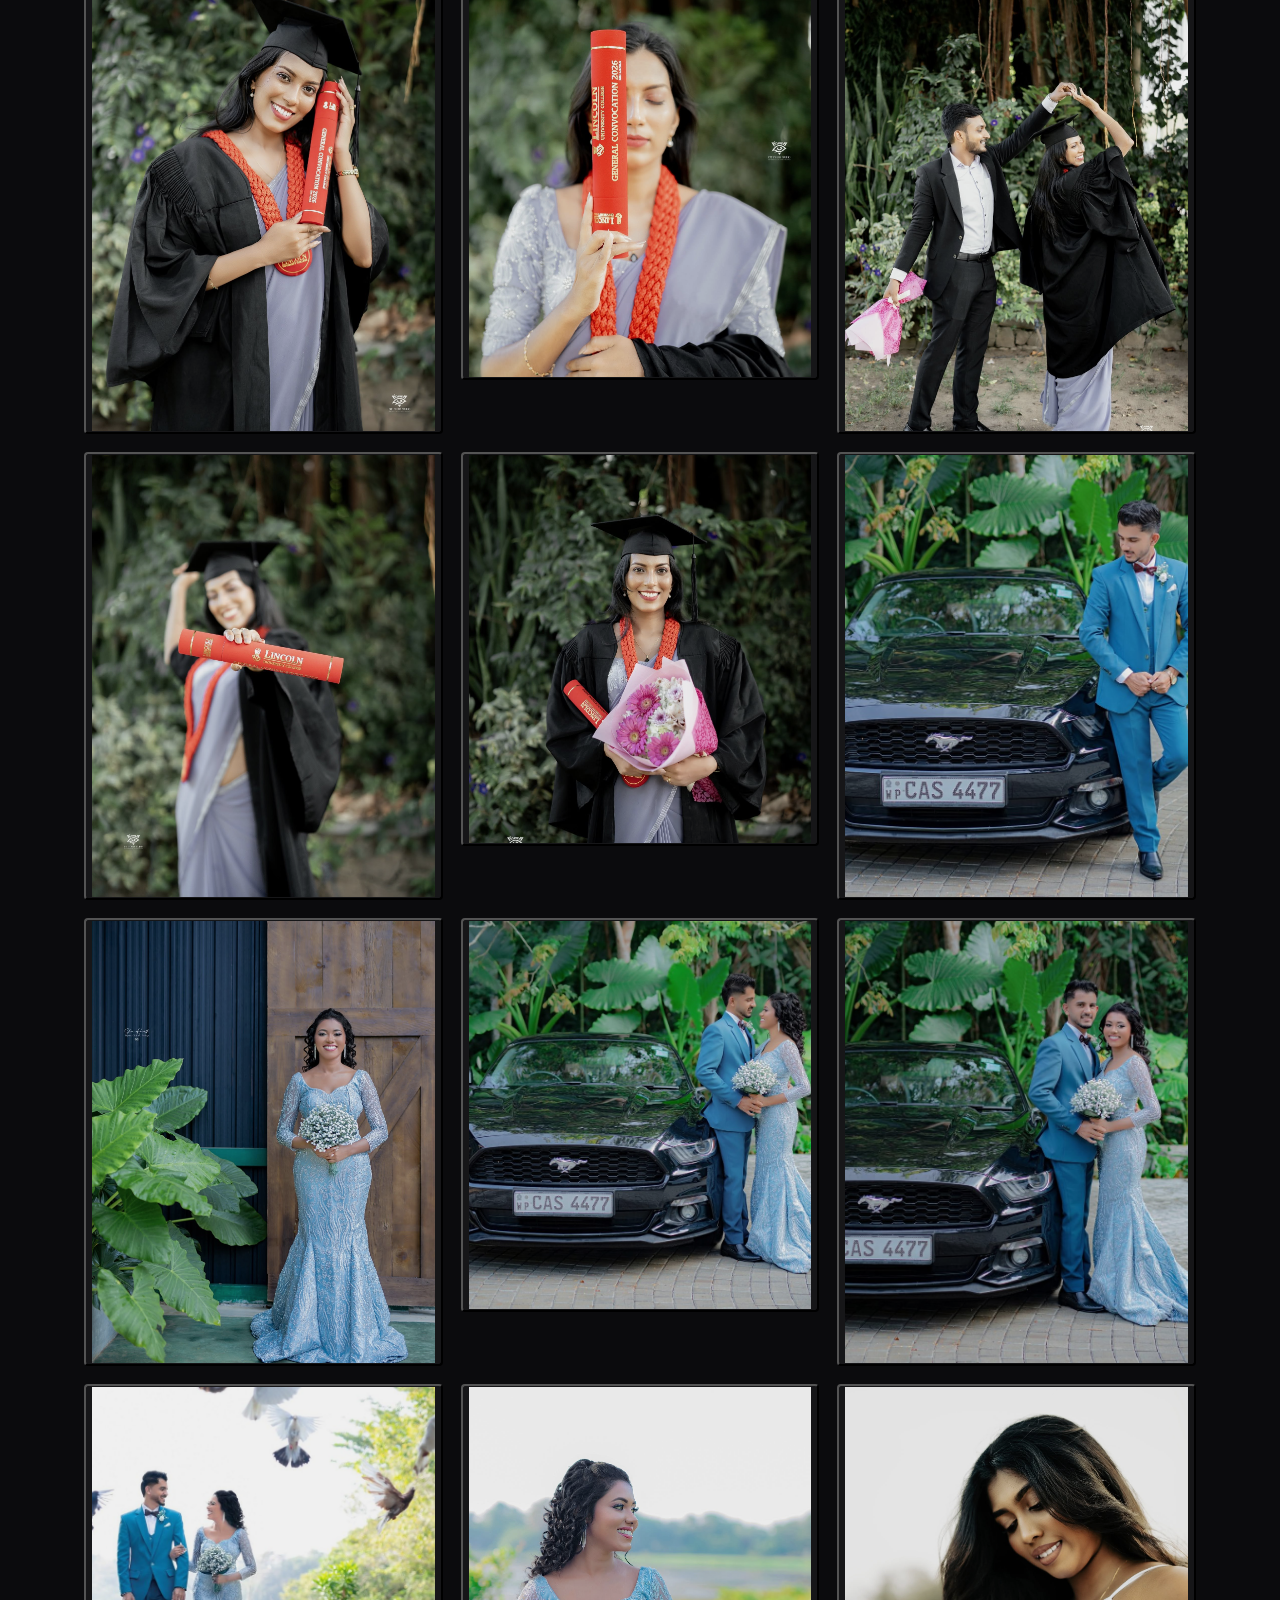
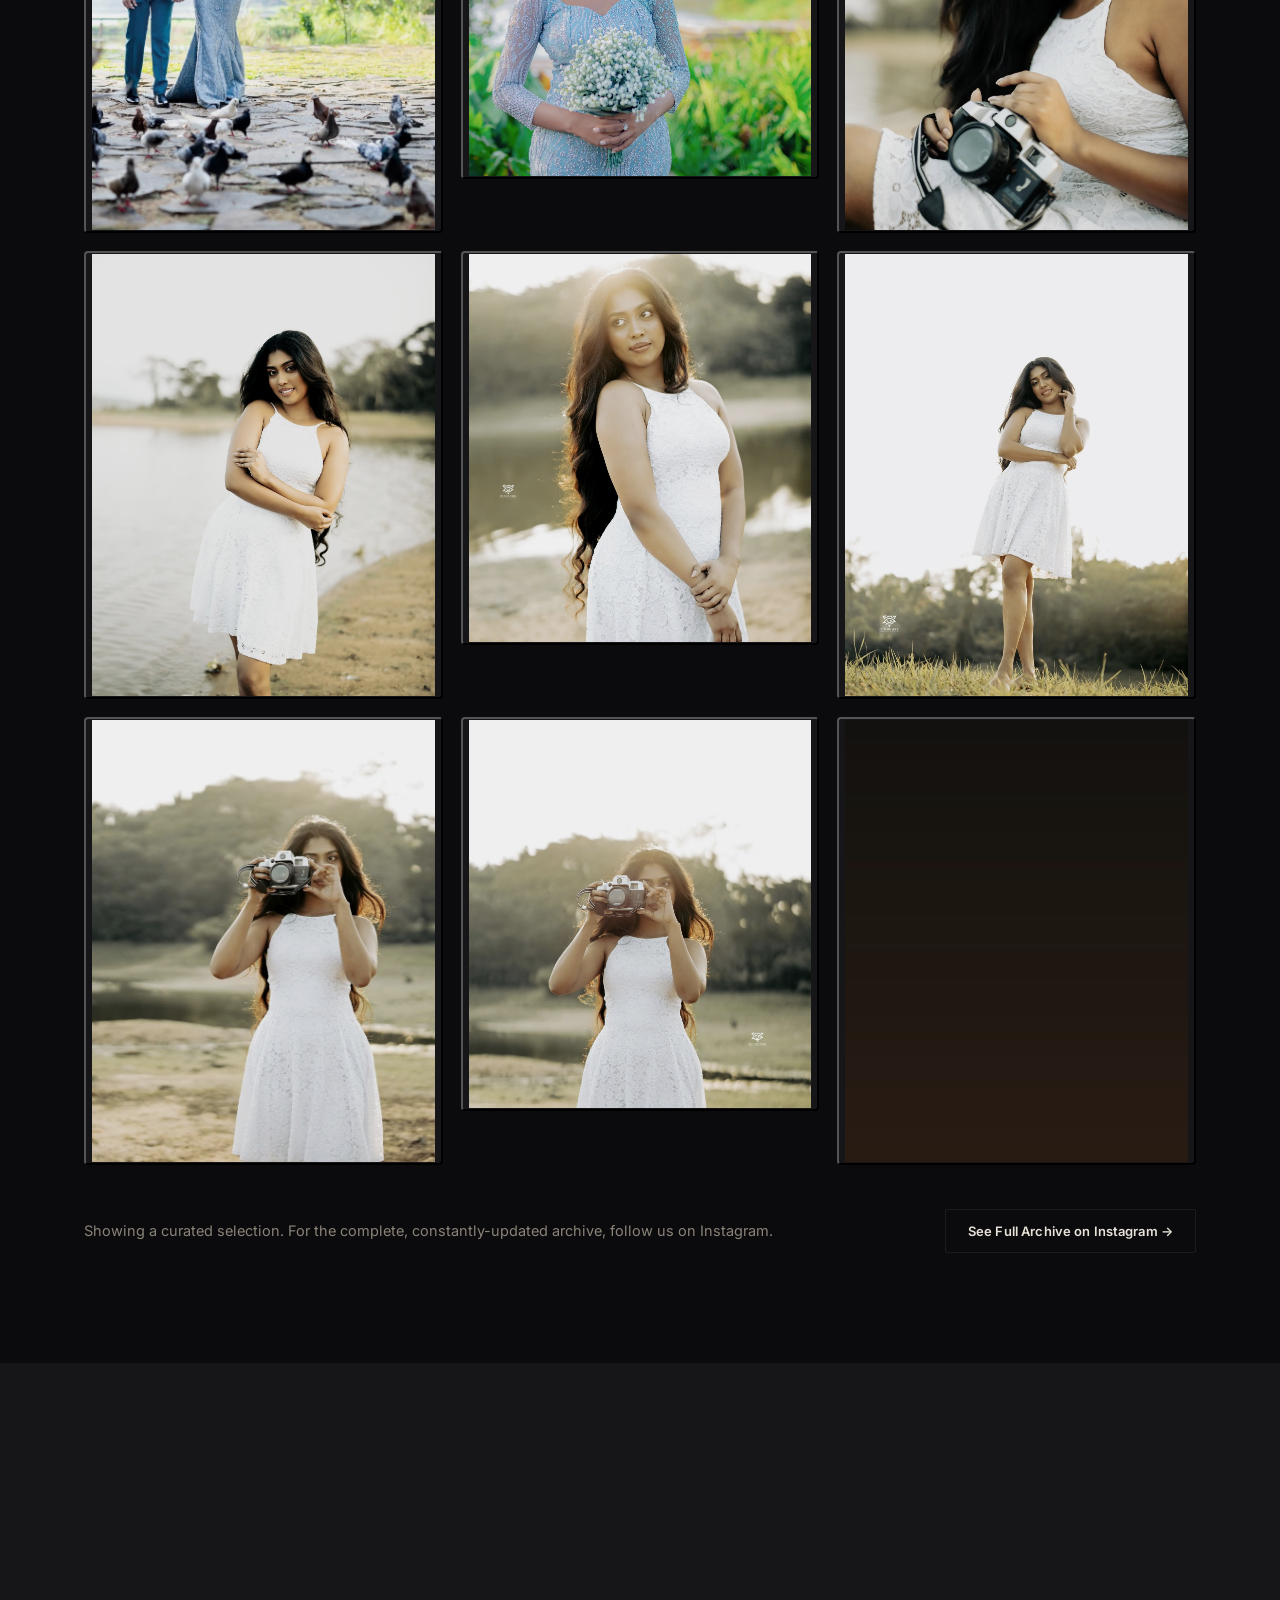
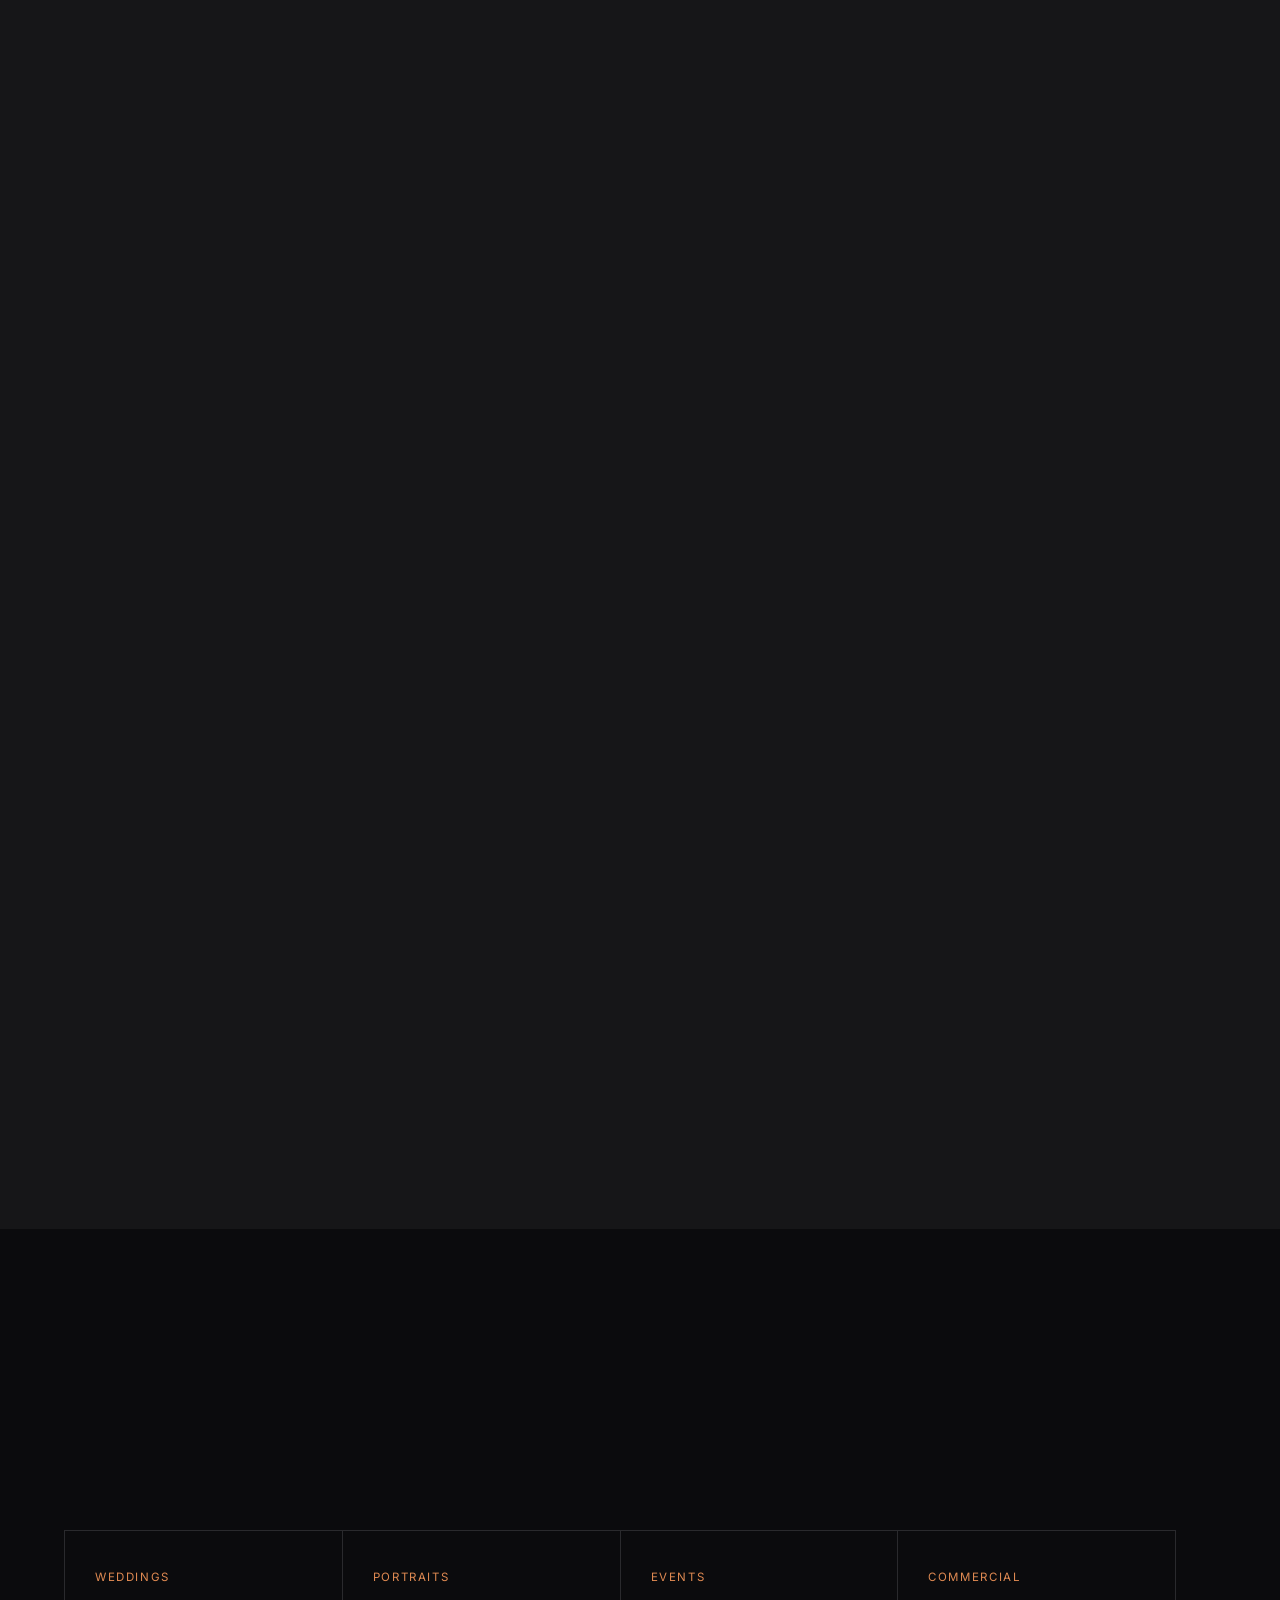
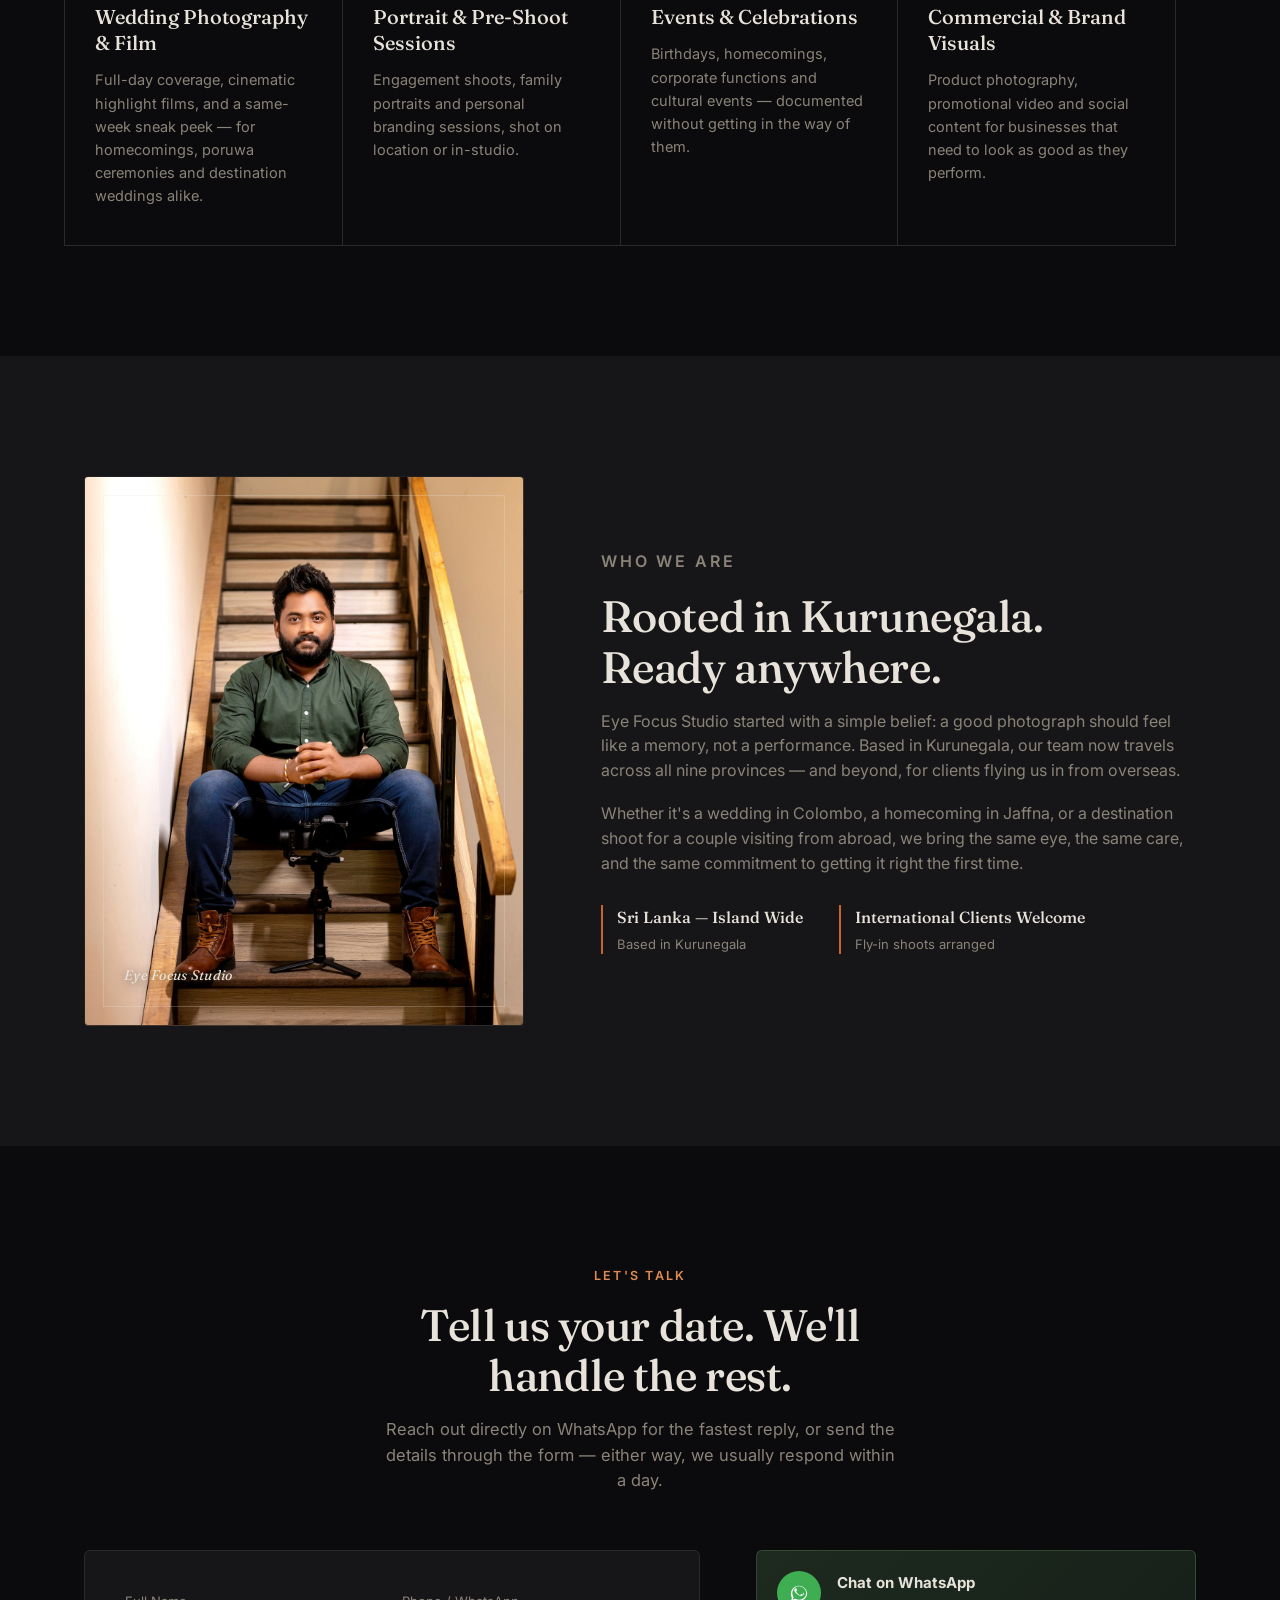
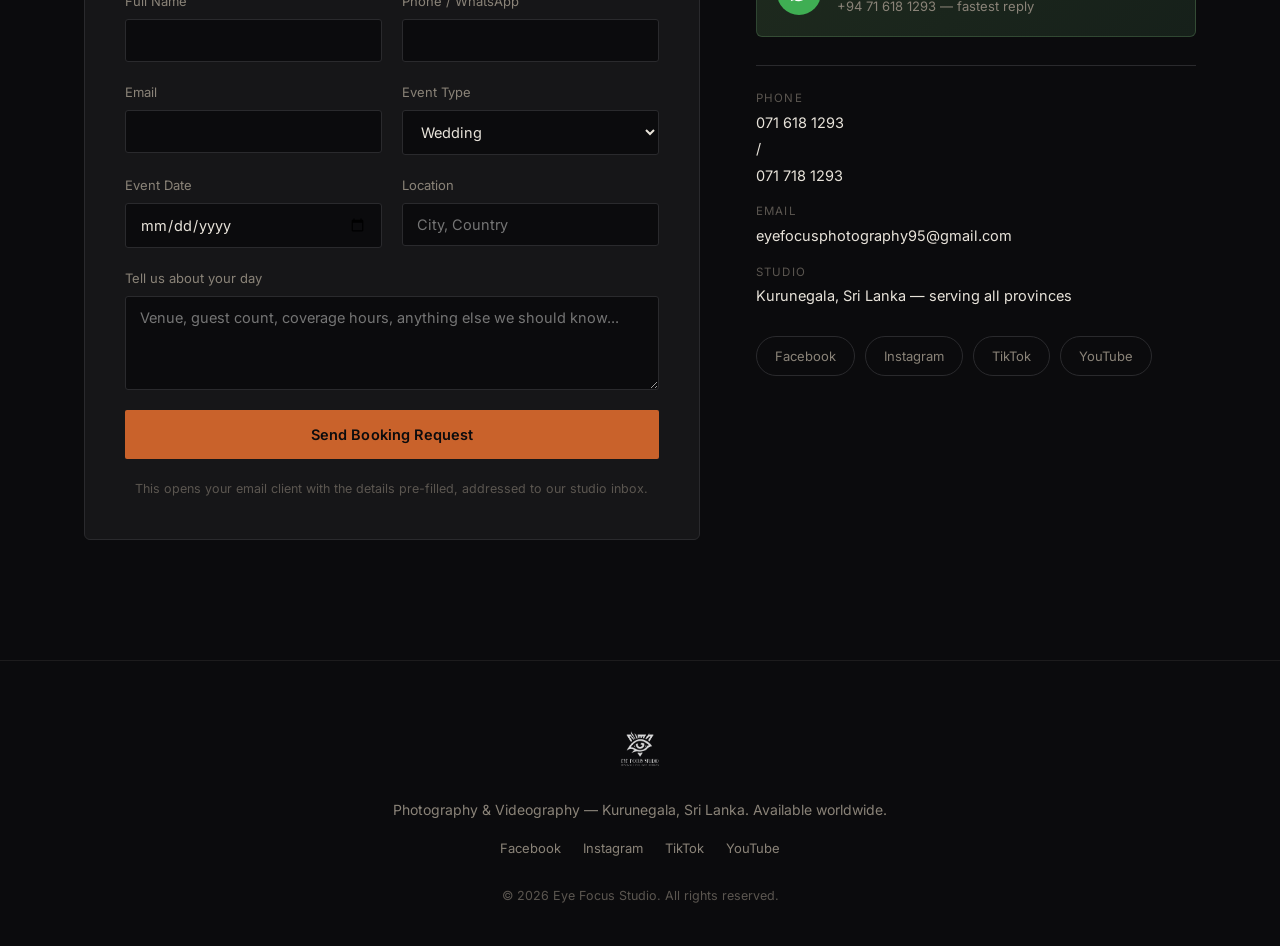
==== commit 07500f2a: "Add files via upload" ====
--- a/index.html
+++ b/index.html
@@ -168,7 +168,8 @@
 <!-- ABOUT -->
 <section class="about-section" id="about">
   <div class="about-grid">
-    <div class="about-visual reveal" aria-hidden="true">
+    <div class="about-visual reveal">
+      <img src="assets/photos/about.jpg" alt="Eye Focus Studio photographer on set with camera and gimbal" class="about-photo">
       <div class="about-frame"></div>
     </div>
     <div class="about-copy">
--- a/style.css
+++ b/style.css
@@ -733,21 +733,32 @@
     linear-gradient(160deg, #1c1c1f 0%, #0e0e10 100%);
   border: 1px solid var(--hairline-soft);
 }
+.about-photo{
+  position: absolute;
+  inset: 0;
+  width: 100%;
+  height: 100%;
+  object-fit: cover;
+  object-position: center 18%;
+  filter: saturate(0.96) contrast(1.02);
+}
 .about-frame{
   position: absolute;
   inset: 18px;
-  border: 1px solid rgba(232,227,218,0.18);
+  border: 1px solid rgba(232,227,218,0.25);
+  pointer-events: none;
 }
 .about-frame::before{
-  content: 'EF';
-  position: absolute;
-  bottom: 24px;
-  left: 24px;
+  content: 'Eye Focus Studio';
+  position: absolute;
+  bottom: 20px;
+  left: 20px;
   font-family: var(--font-display);
   font-style: italic;
-  font-size: 15px;
-  color: var(--stone);
-  letter-spacing: 0.05em;
+  font-size: 14px;
+  color: var(--ivory);
+  letter-spacing: 0.02em;
+  text-shadow: 0 2px 12px rgba(0,0,0,0.7);
 }
 .about-copy p{
   color: var(--stone);
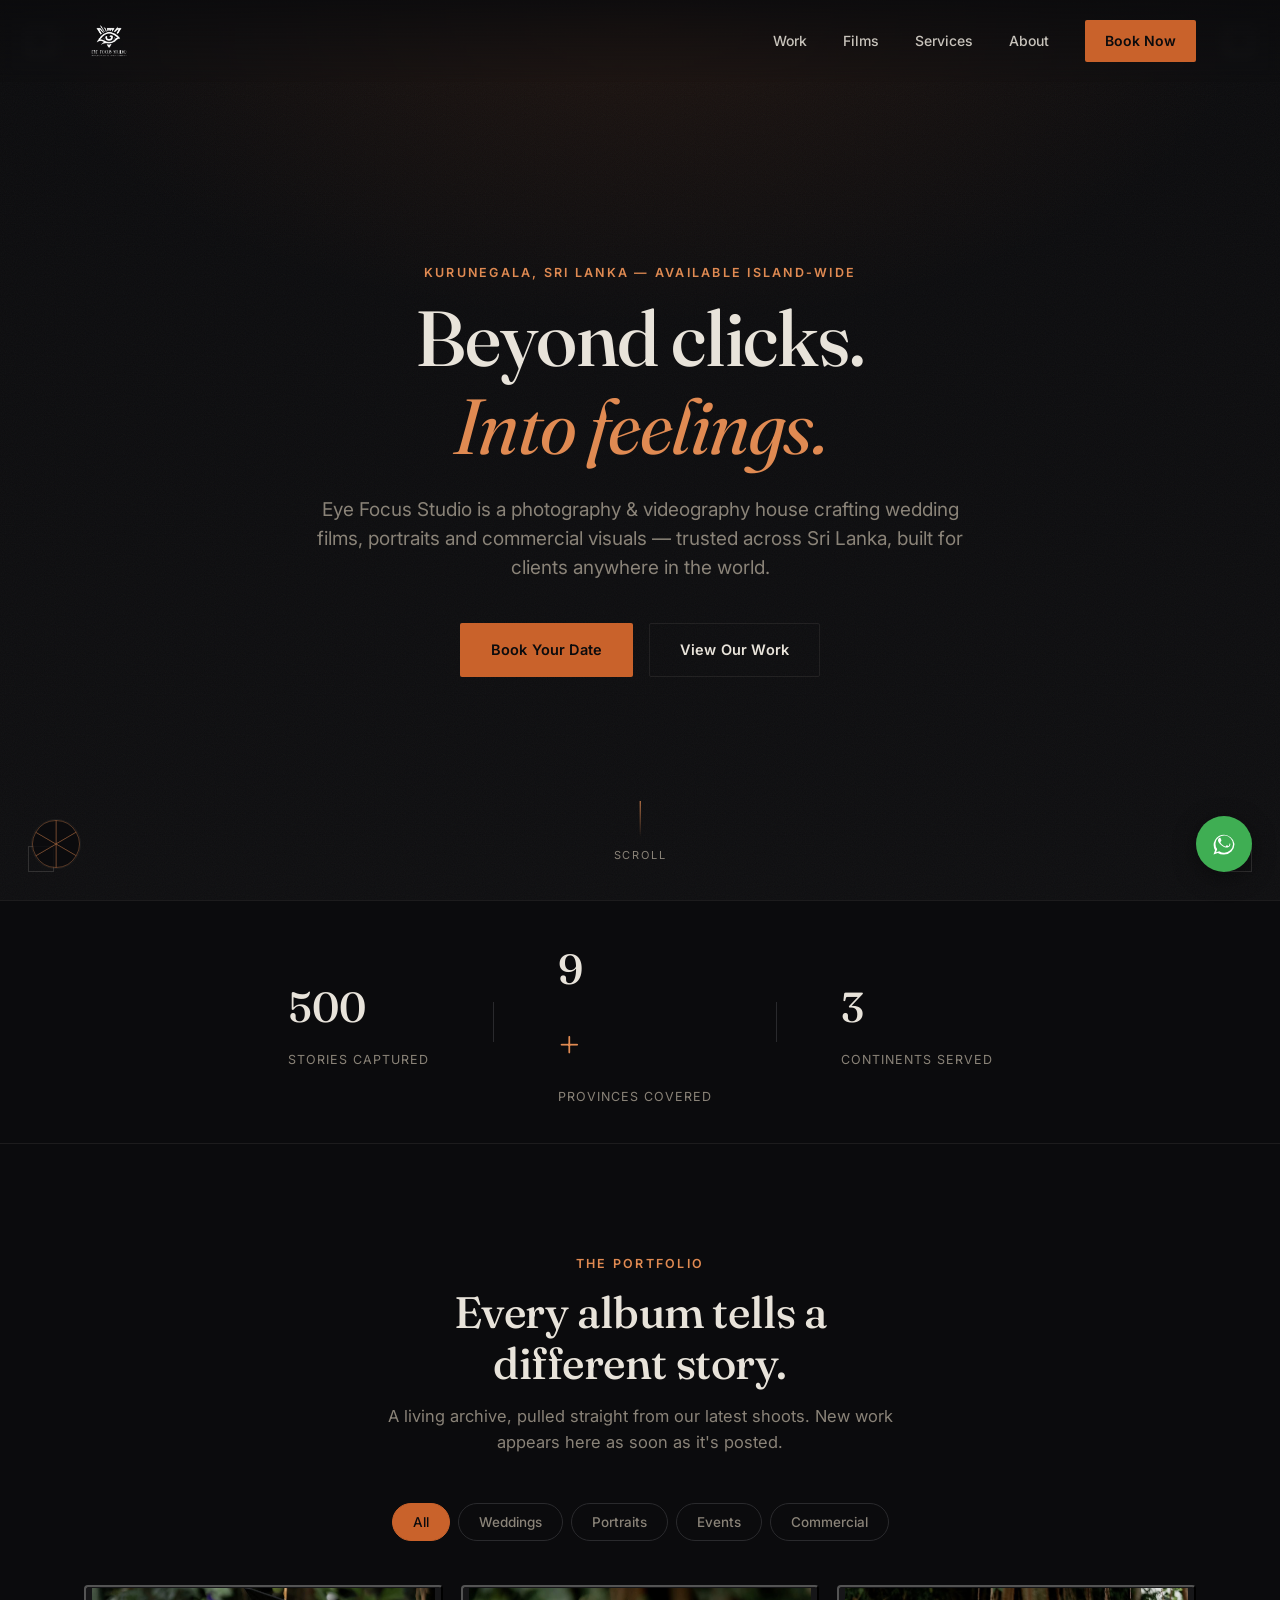
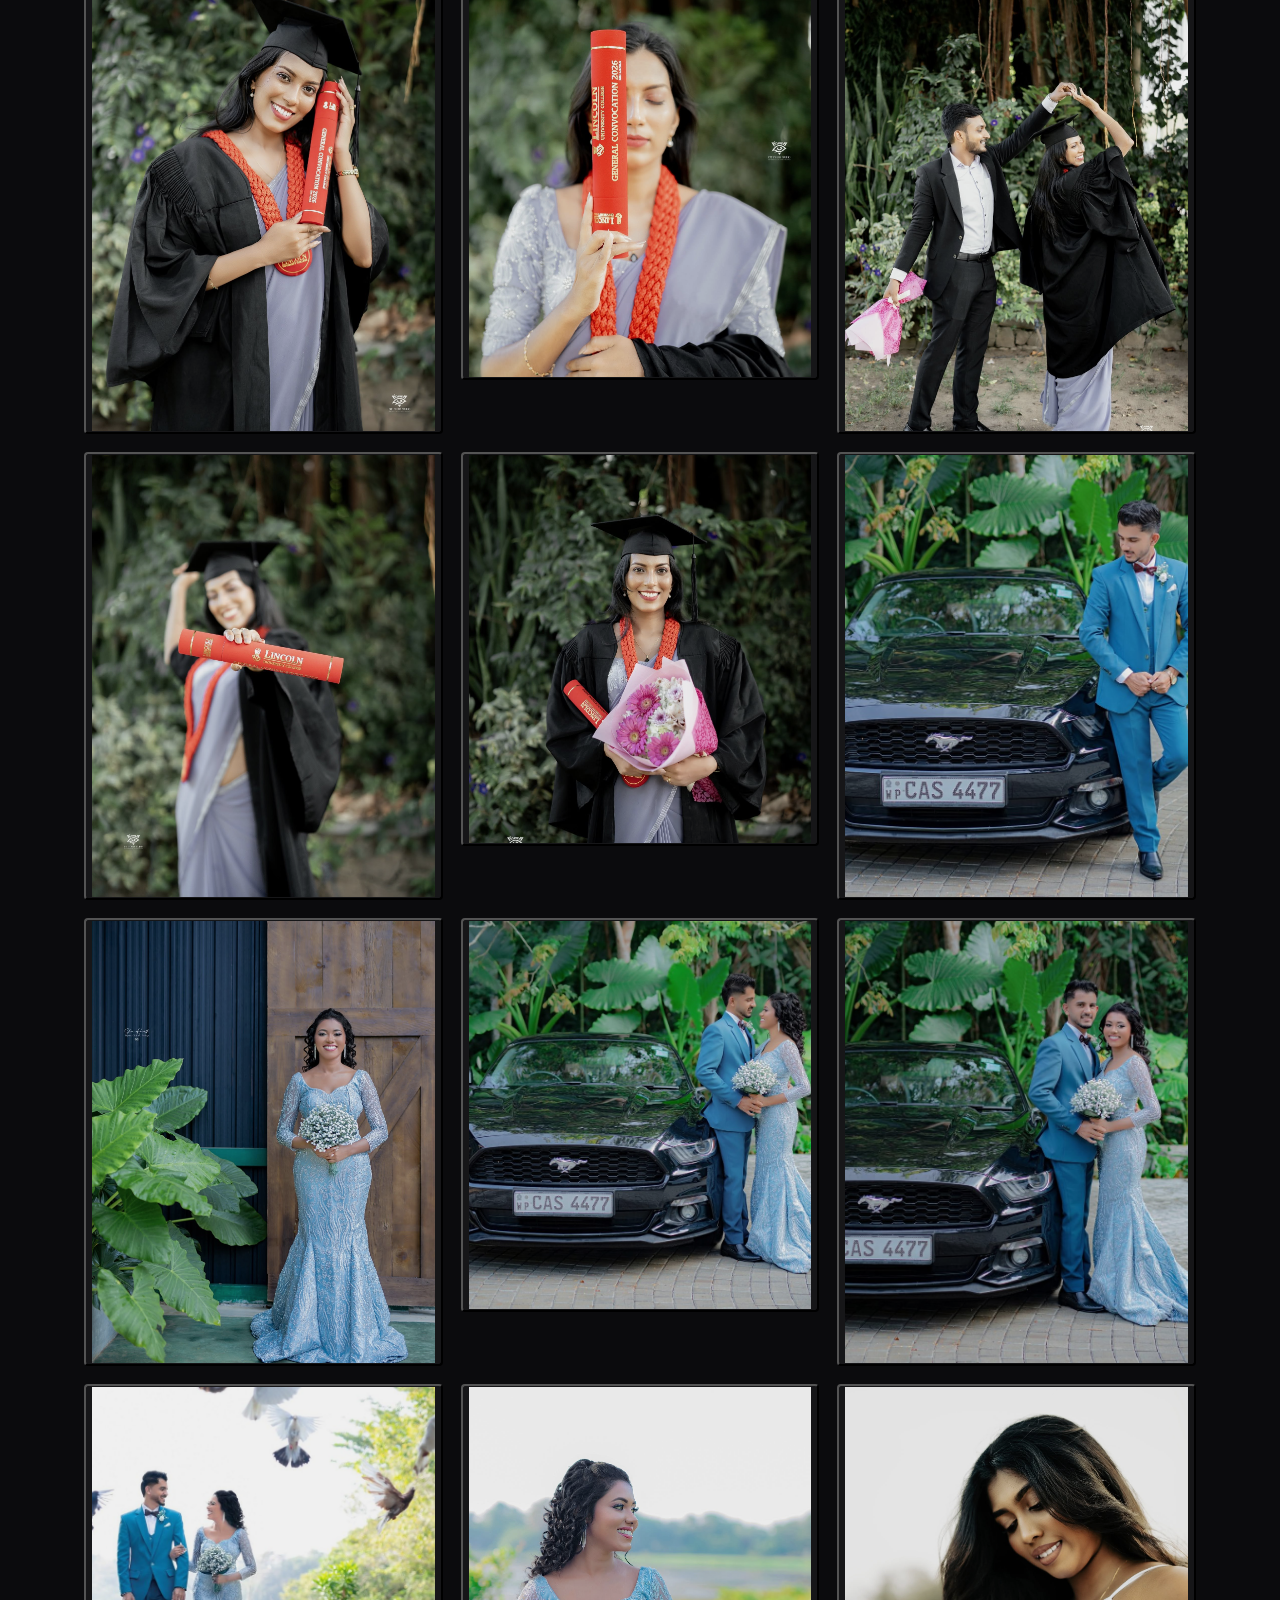
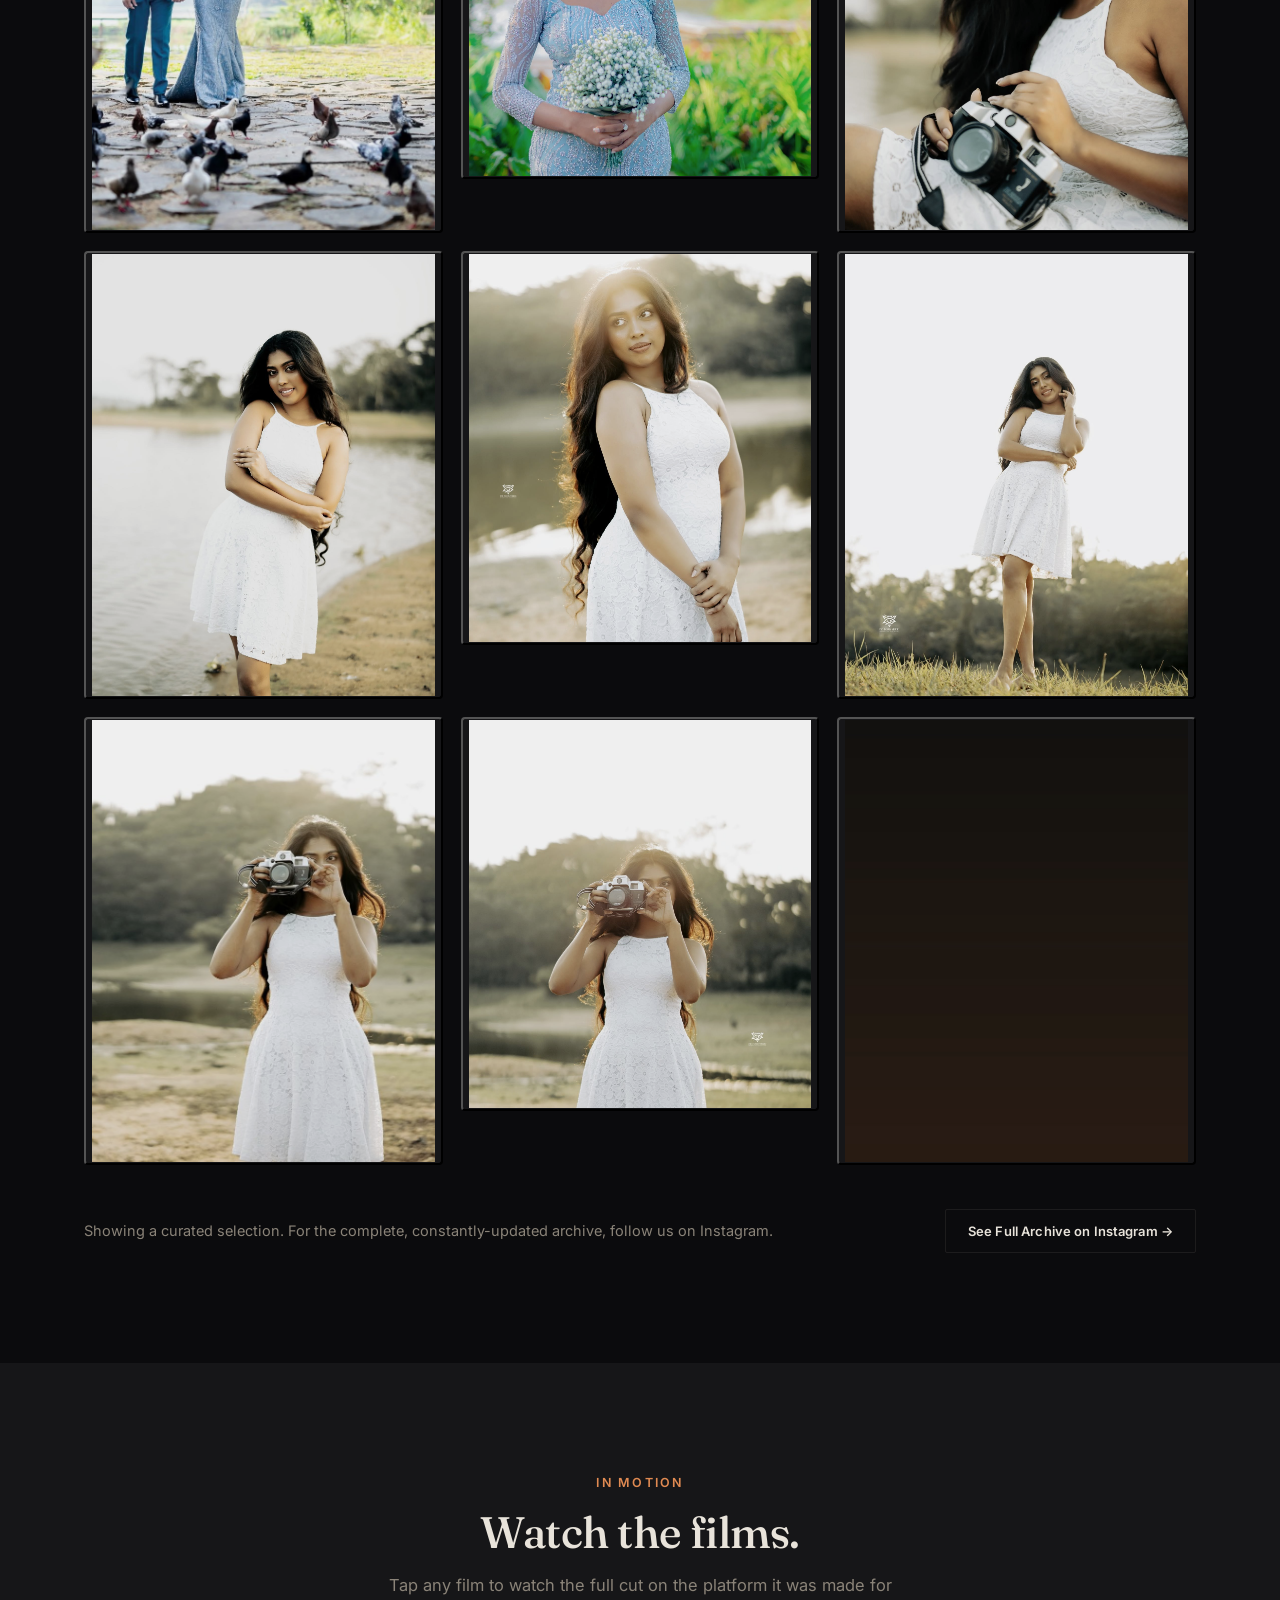
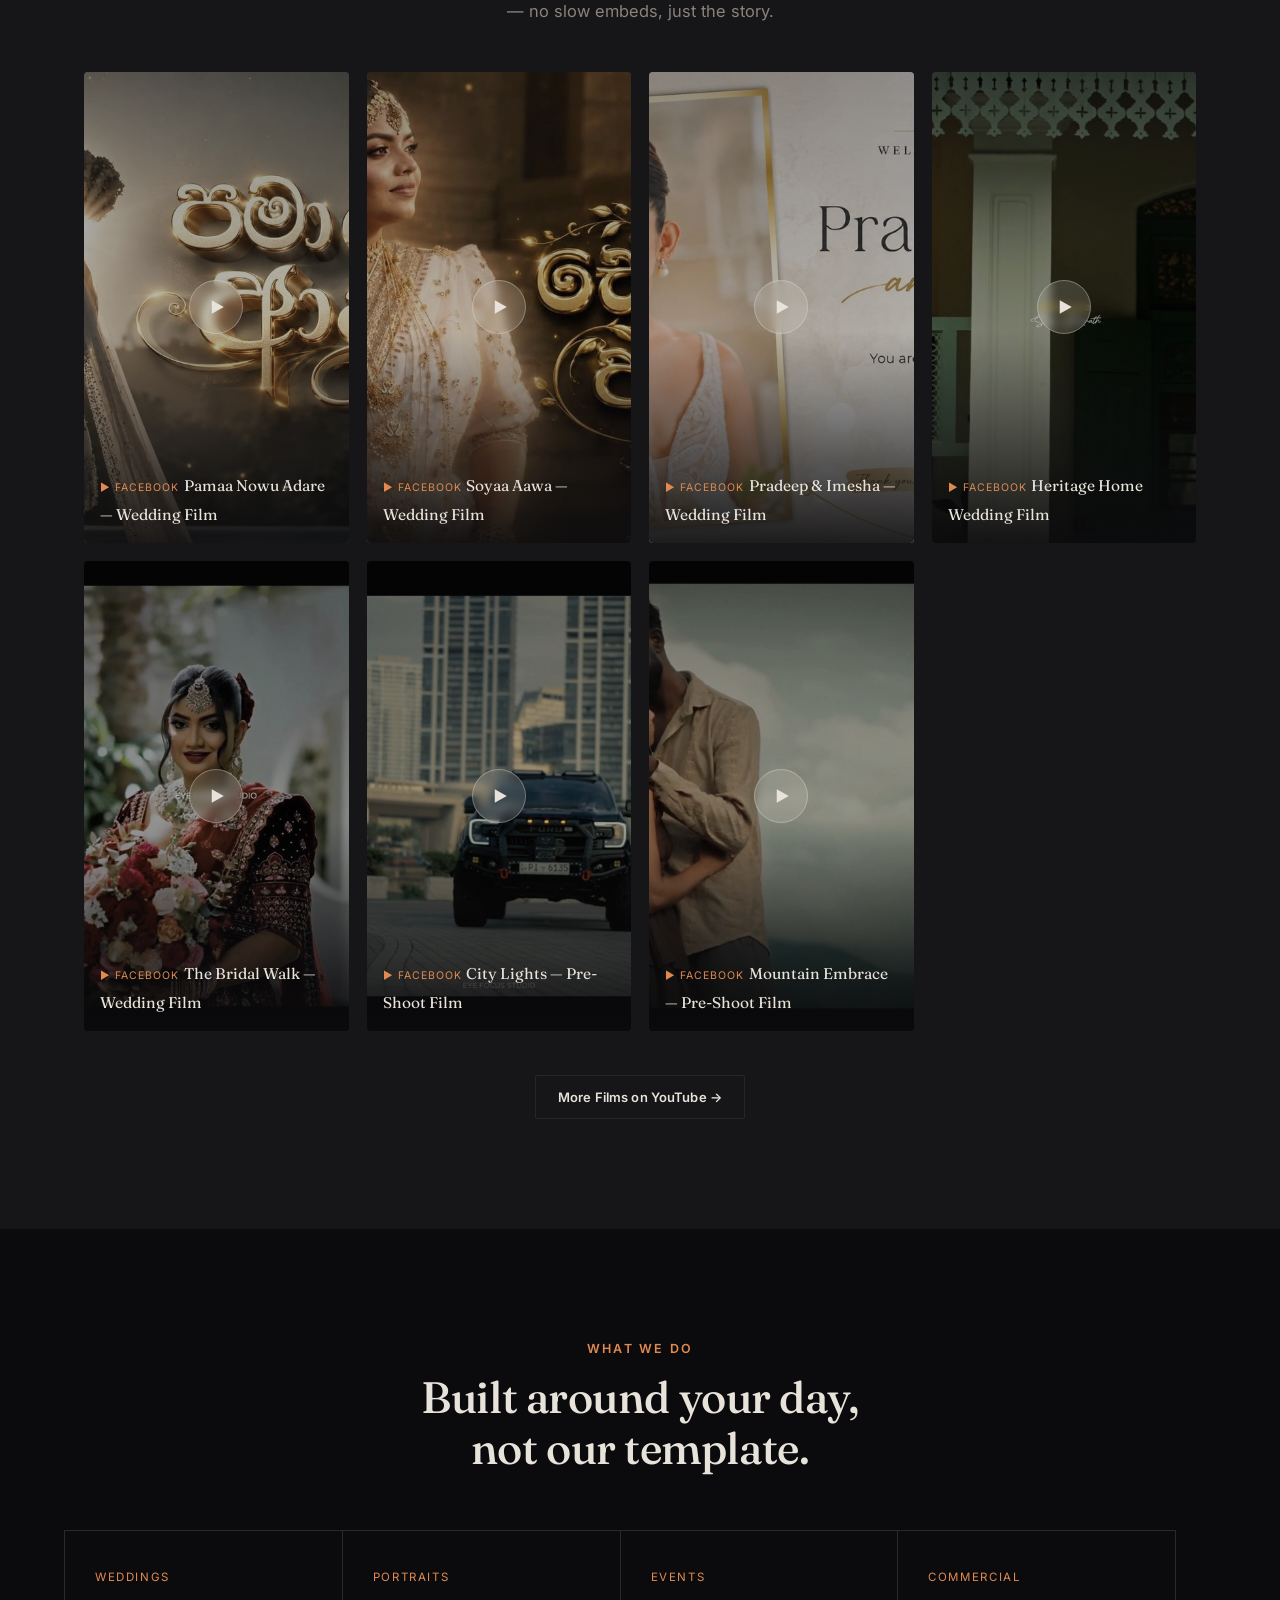
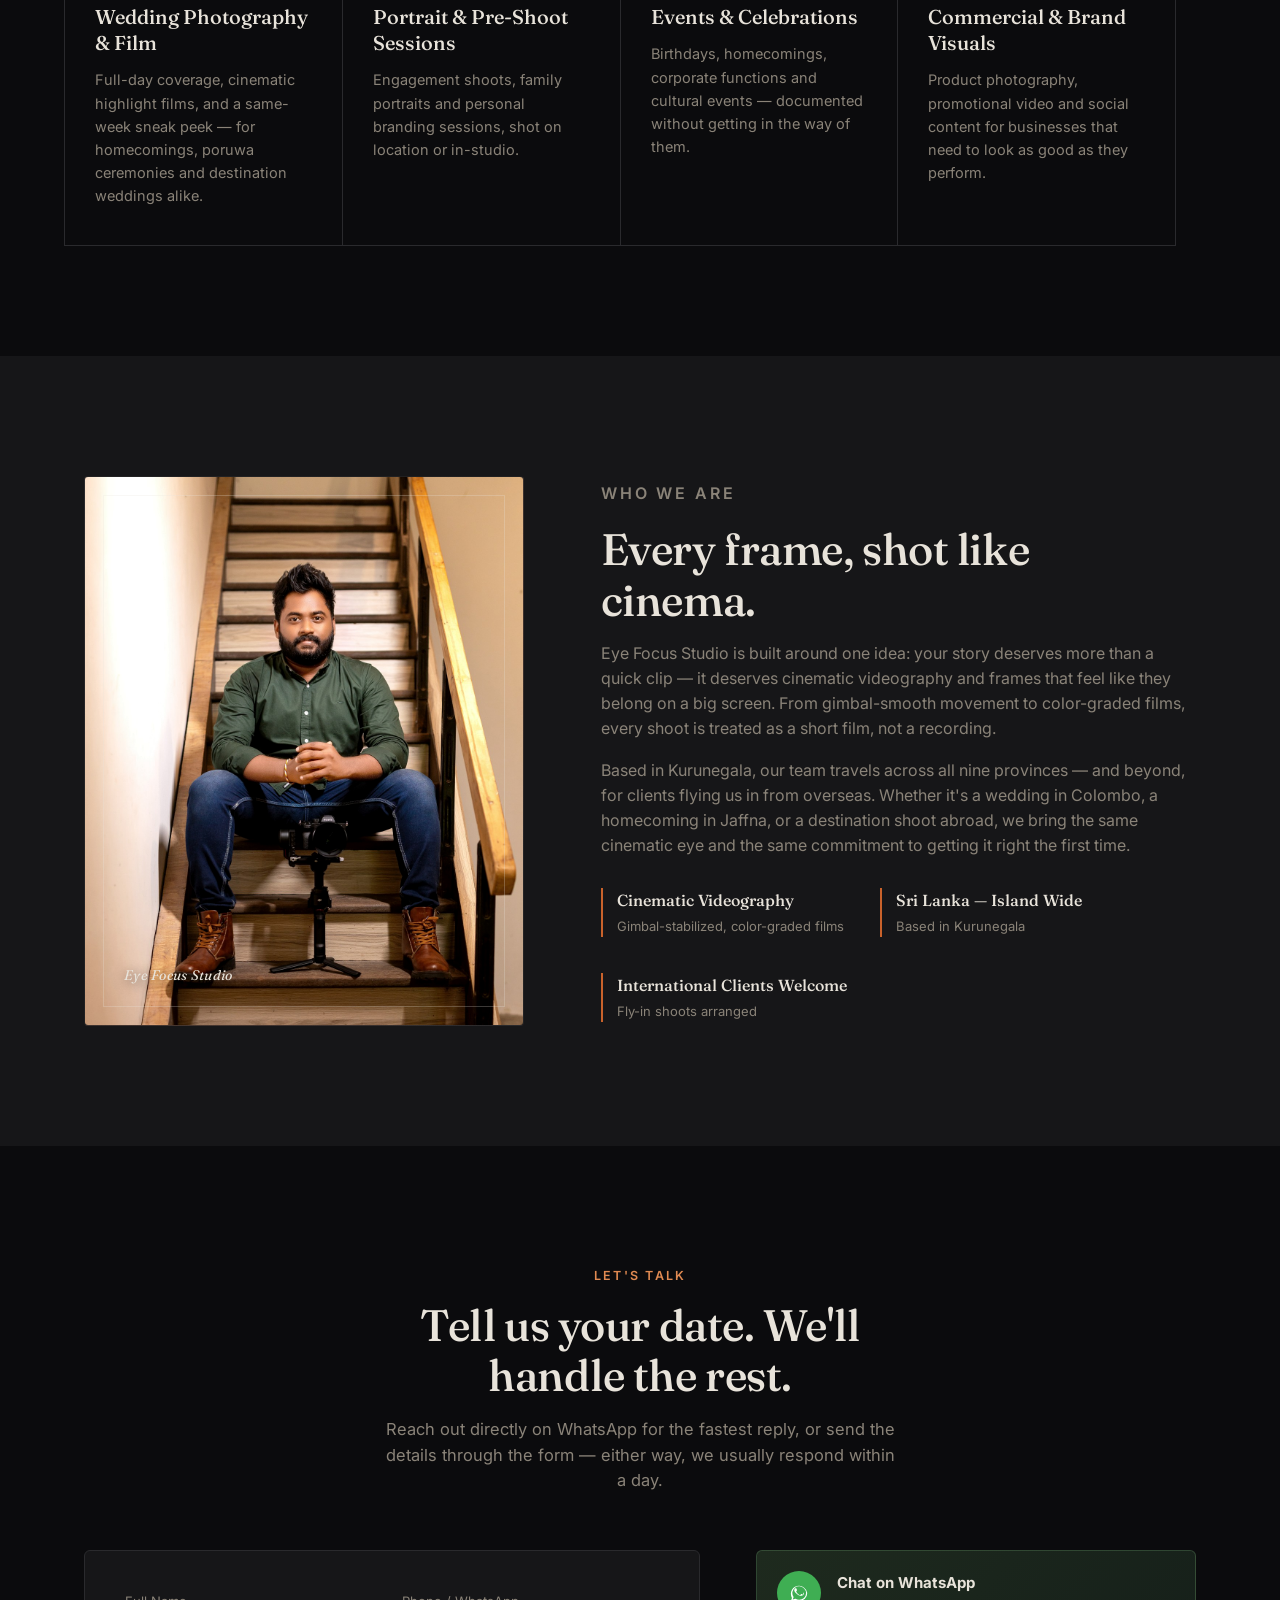
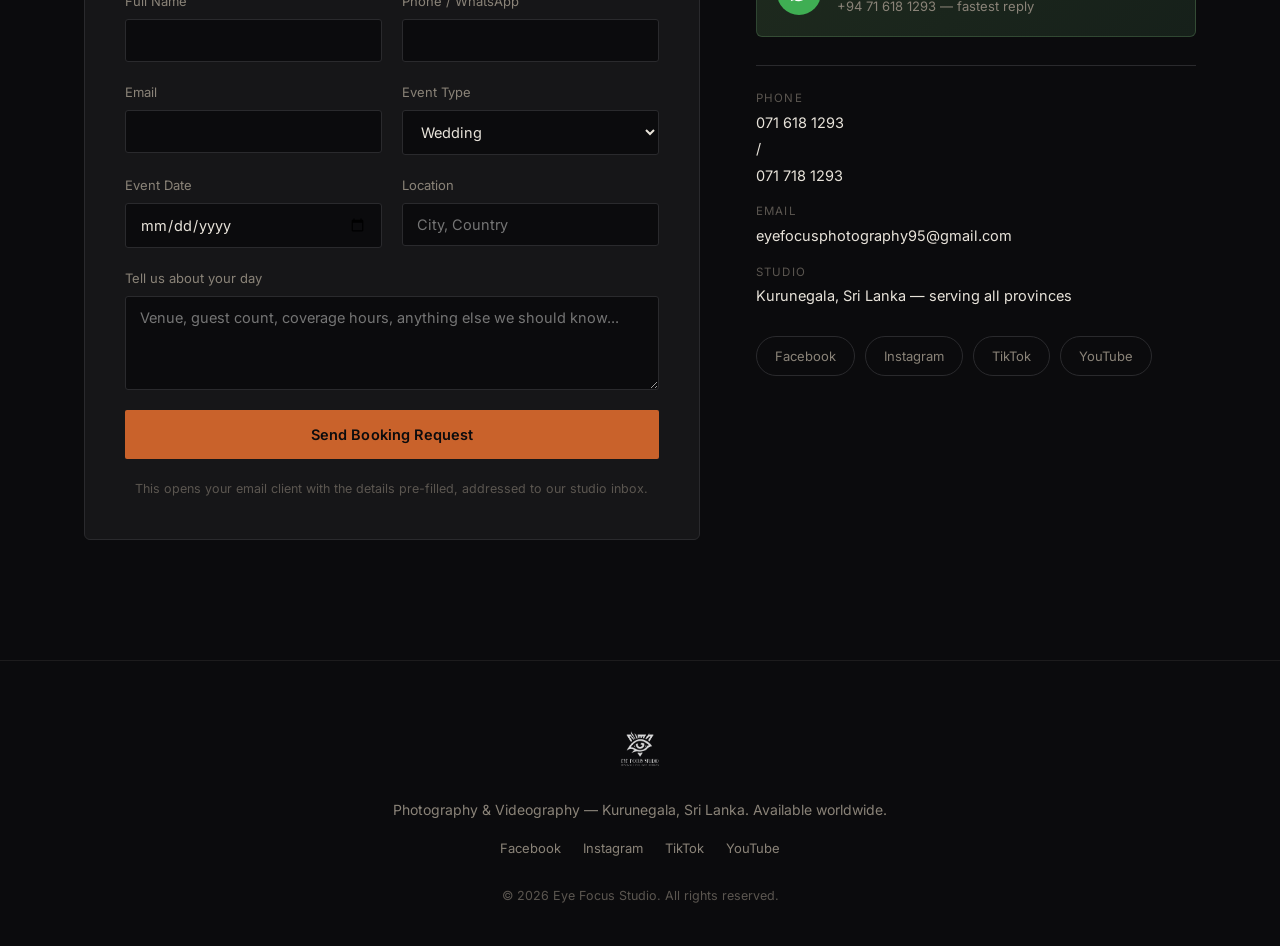
==== commit a59f5110: "Add files via upload" ====
--- a/index.html
+++ b/index.html
@@ -174,10 +174,11 @@
     </div>
     <div class="about-copy">
       <p class="eyebrow reveal">Who We Are</p>
-      <h2 class="section-title reveal">Rooted in Kurunegala. Ready anywhere.</h2>
-      <p class="reveal">Eye Focus Studio started with a simple belief: a good photograph should feel like a memory, not a performance. Based in Kurunegala, our team now travels across all nine provinces — and beyond, for clients flying us in from overseas.</p>
-      <p class="reveal">Whether it's a wedding in Colombo, a homecoming in Jaffna, or a destination shoot for a couple visiting from abroad, we bring the same eye, the same care, and the same commitment to getting it right the first time.</p>
+      <h2 class="section-title reveal">Every frame, shot like cinema.</h2>
+      <p class="reveal">Eye Focus Studio is built around one idea: your story deserves more than a quick clip — it deserves cinematic videography and frames that feel like they belong on a big screen. From gimbal-smooth movement to color-graded films, every shoot is treated as a short film, not a recording.</p>
+      <p class="reveal">Based in Kurunegala, our team travels across all nine provinces — and beyond, for clients flying us in from overseas. Whether it's a wedding in Colombo, a homecoming in Jaffna, or a destination shoot abroad, we bring the same cinematic eye and the same commitment to getting it right the first time.</p>
       <div class="about-stats reveal">
+        <div><strong>Cinematic Videography</strong><span>Gimbal-stabilized, color-graded films</span></div>
         <div><strong>Sri Lanka — Island Wide</strong><span>Based in Kurunegala</span></div>
         <div><strong>International Clients Welcome</strong><span>Fly-in shoots arranged</span></div>
       </div>
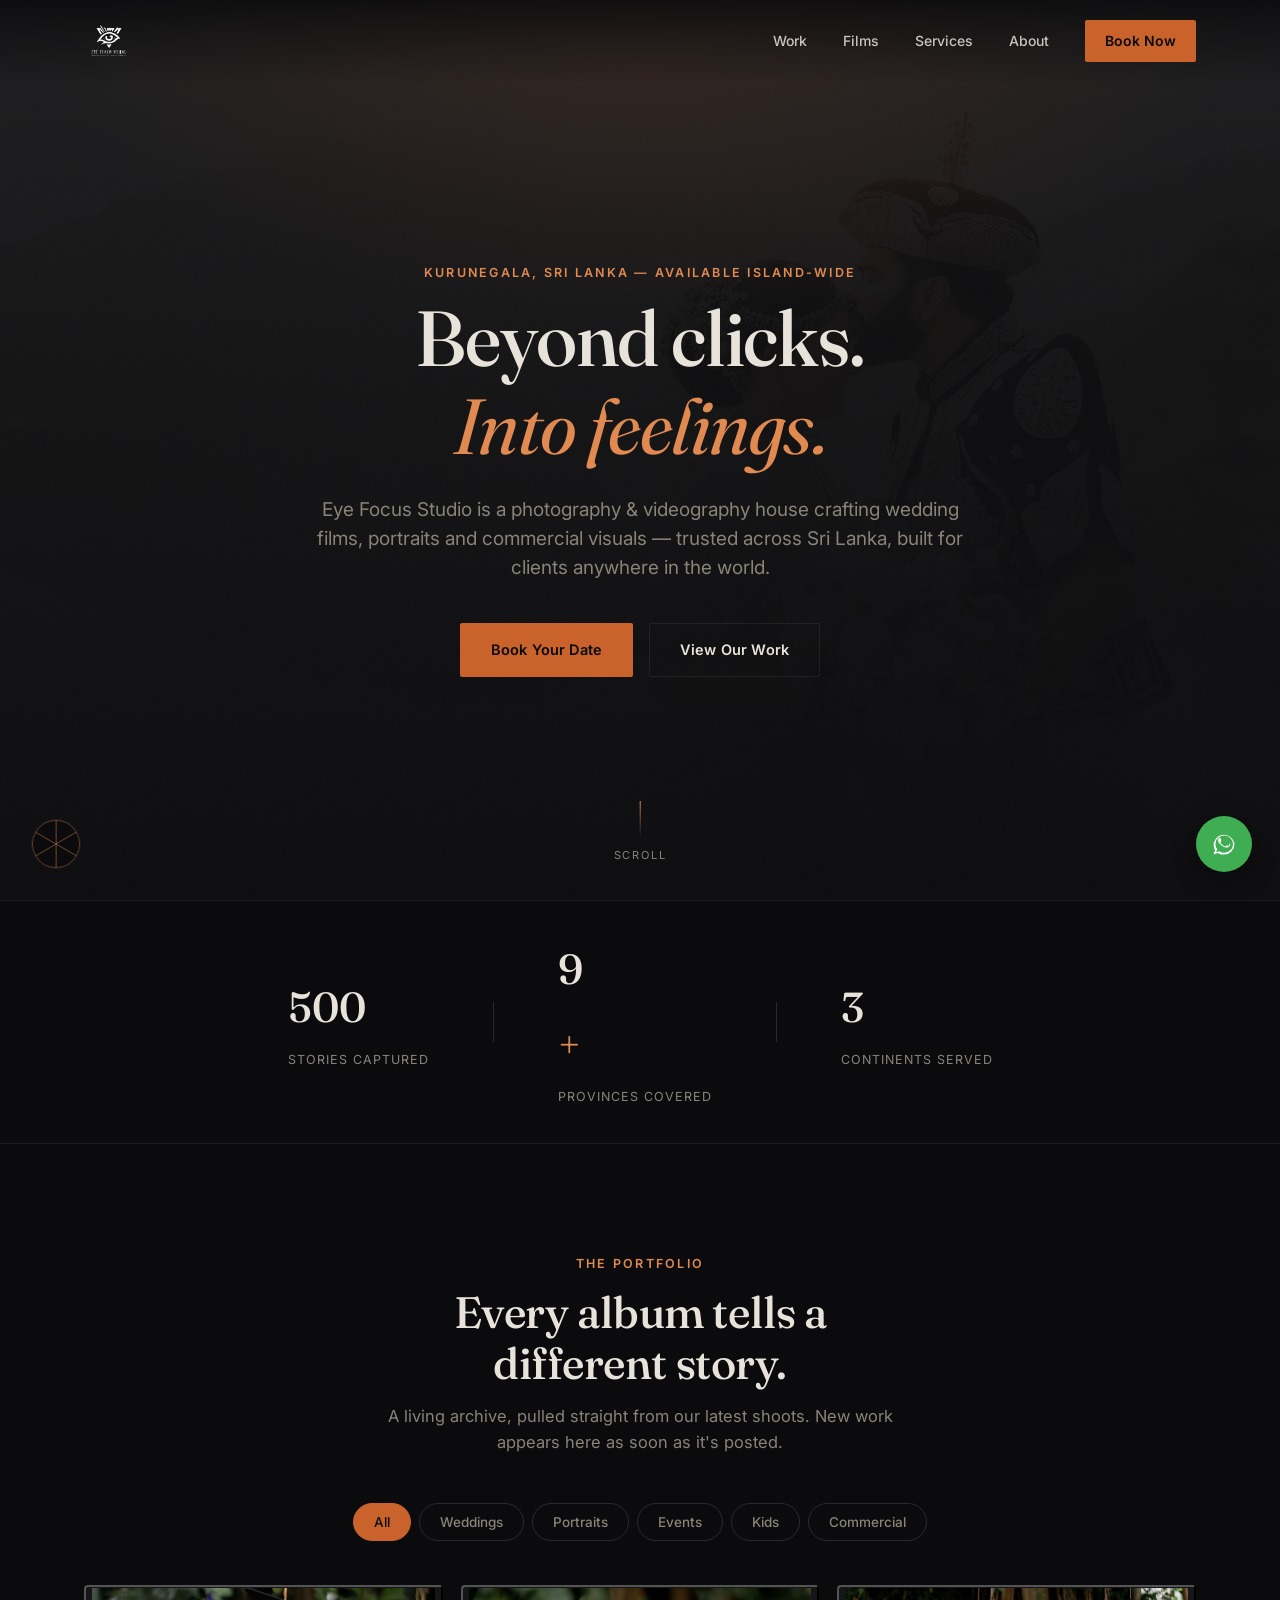
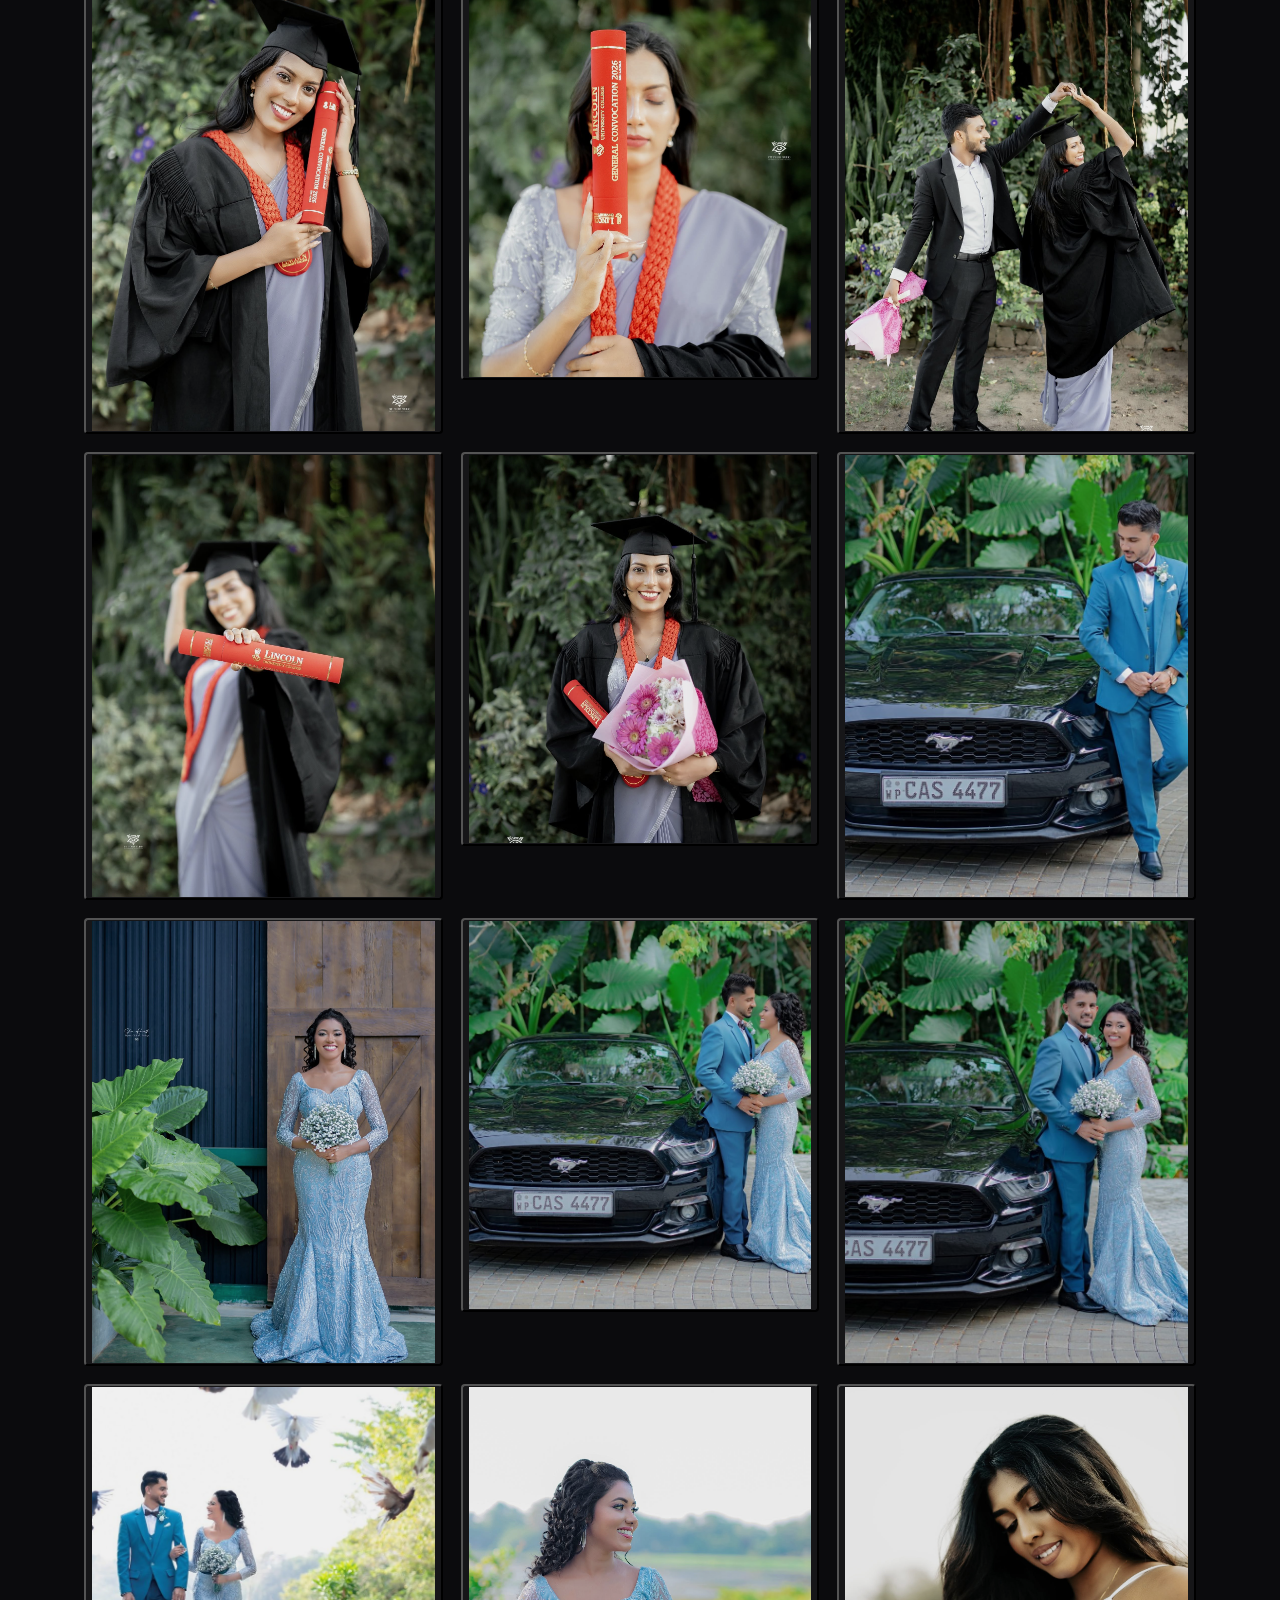
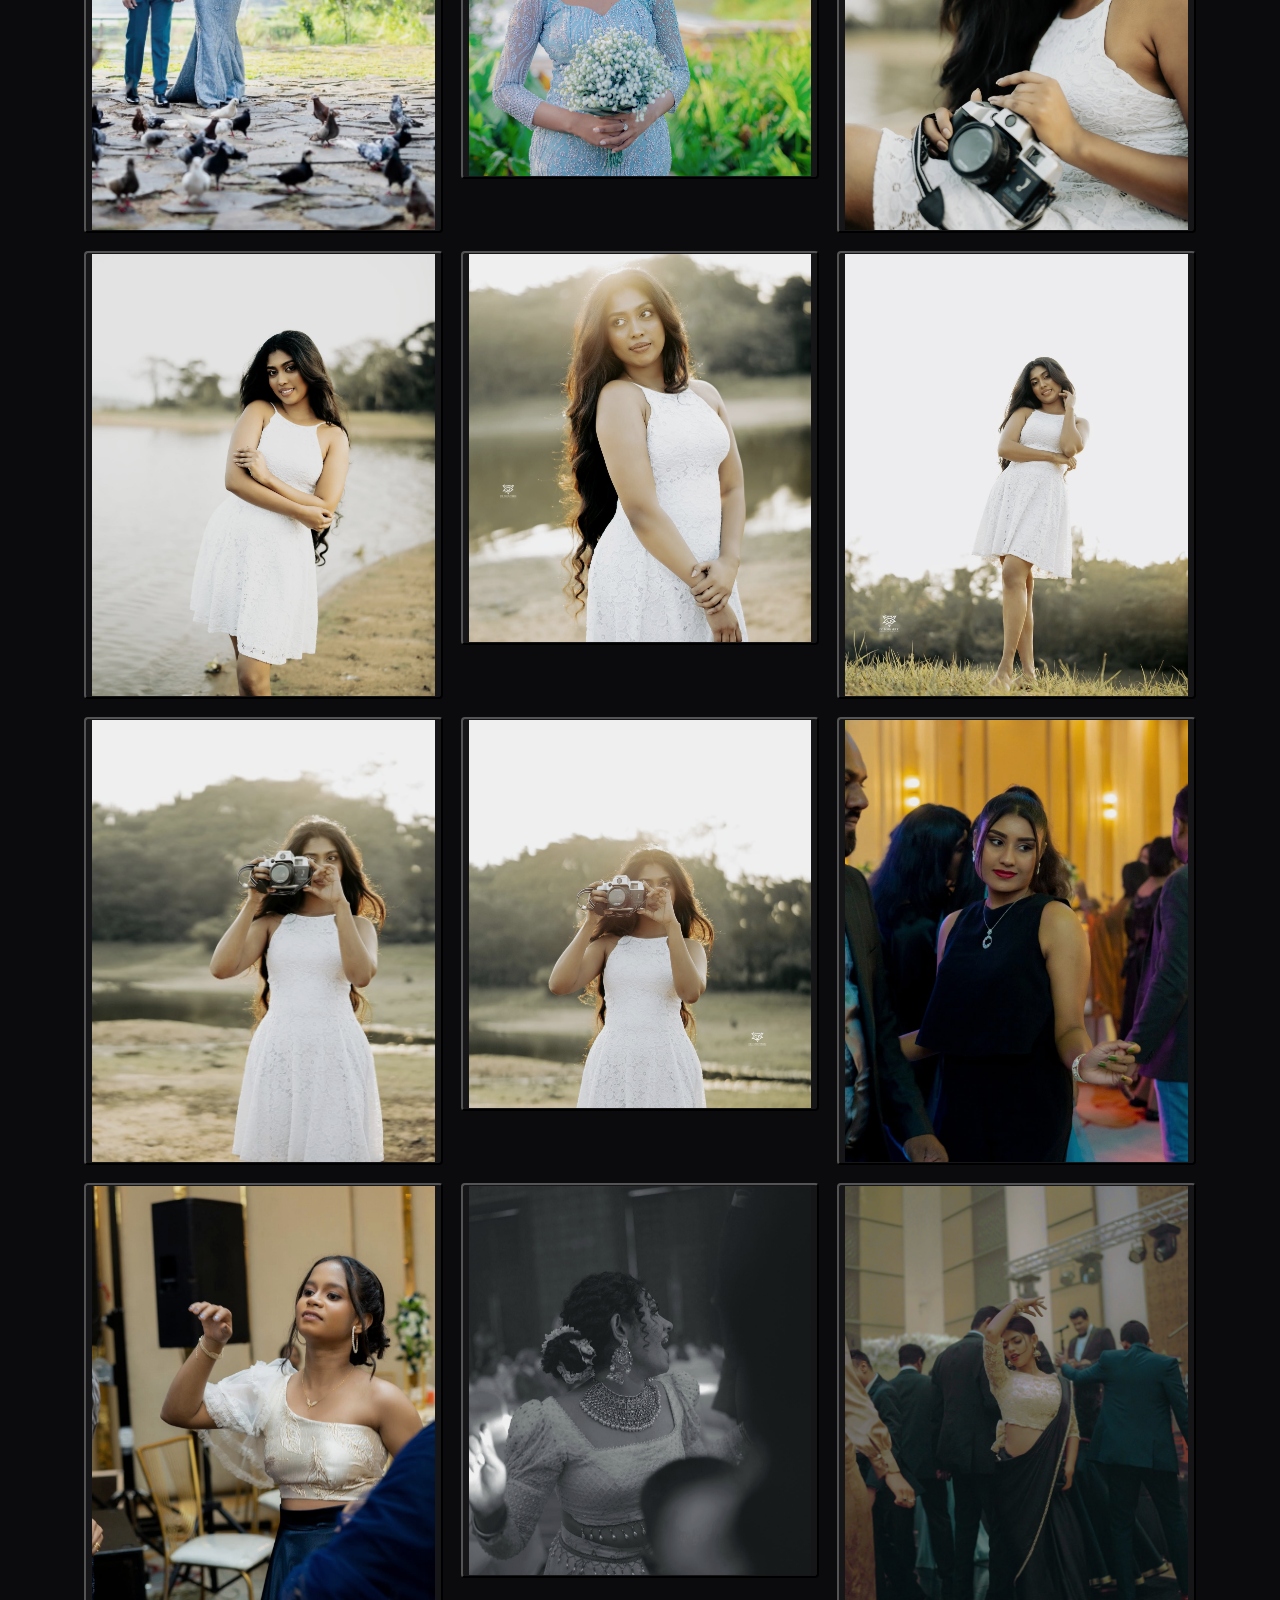
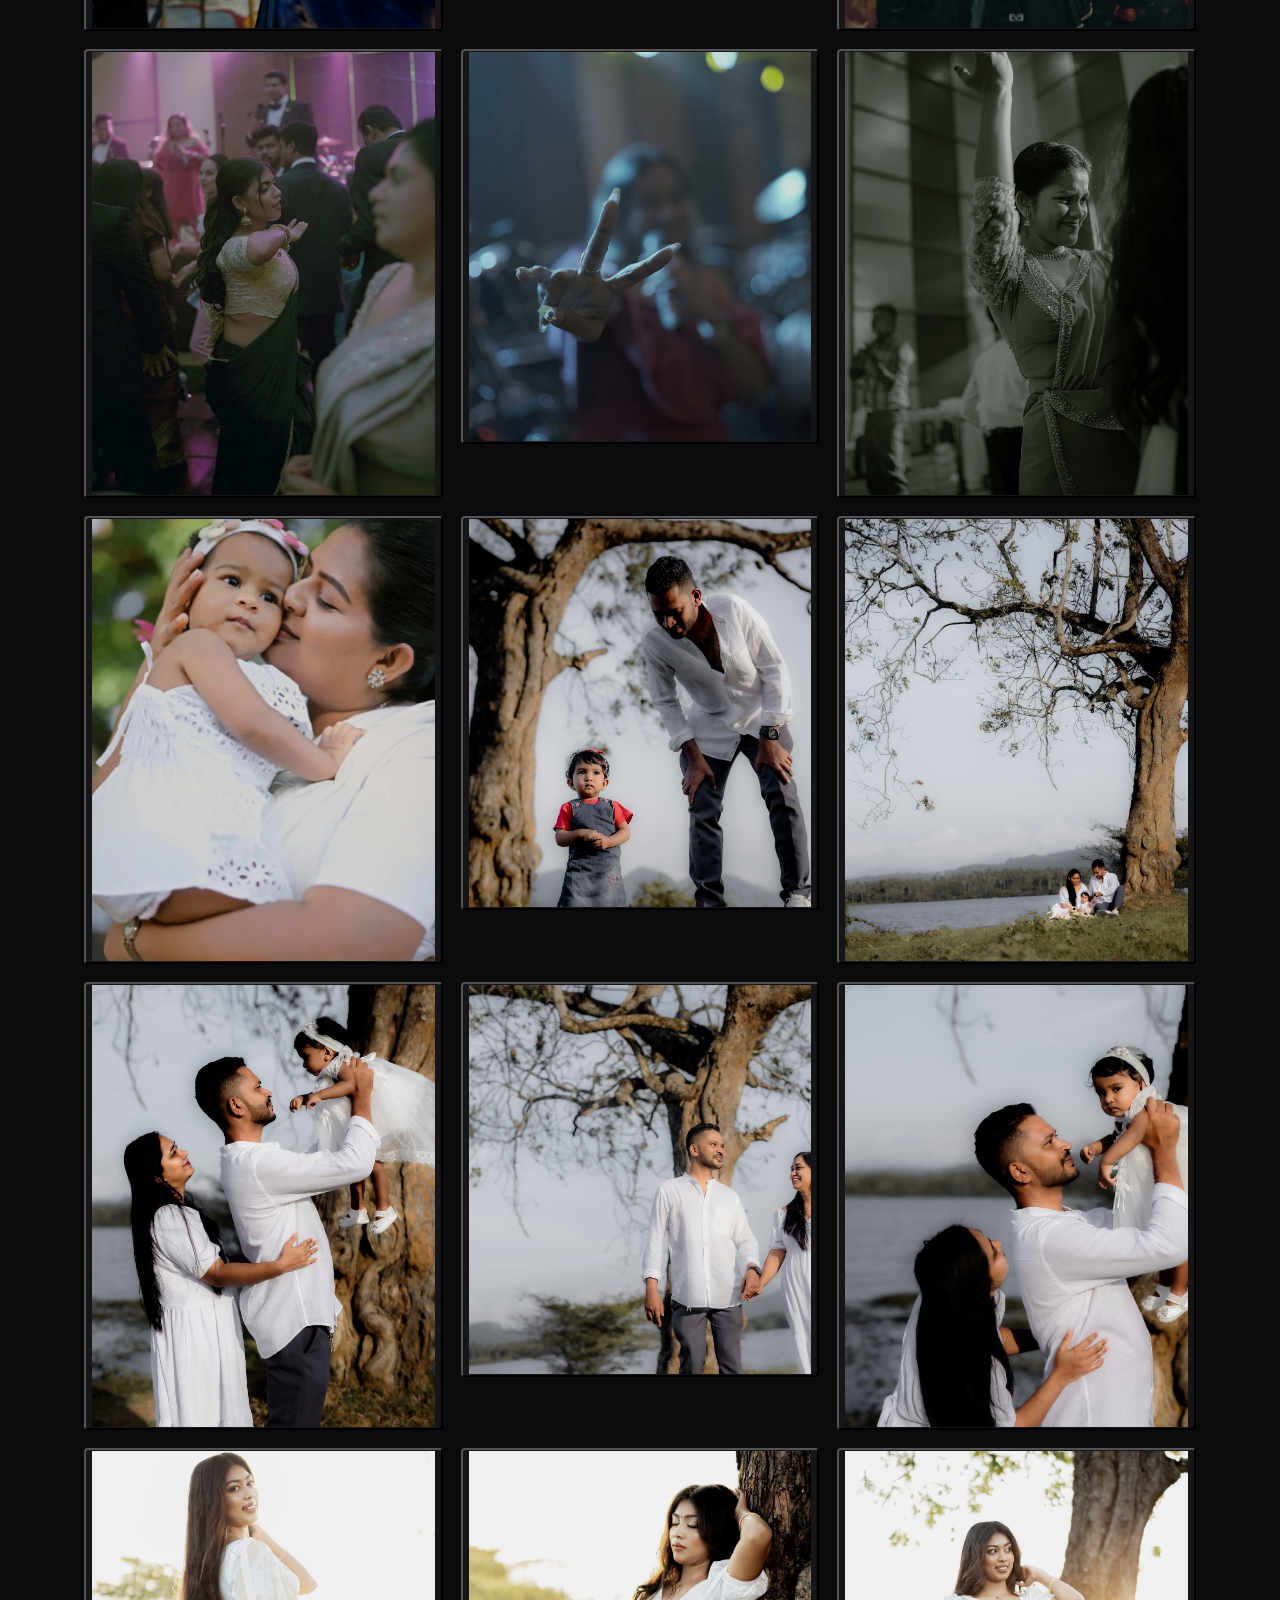
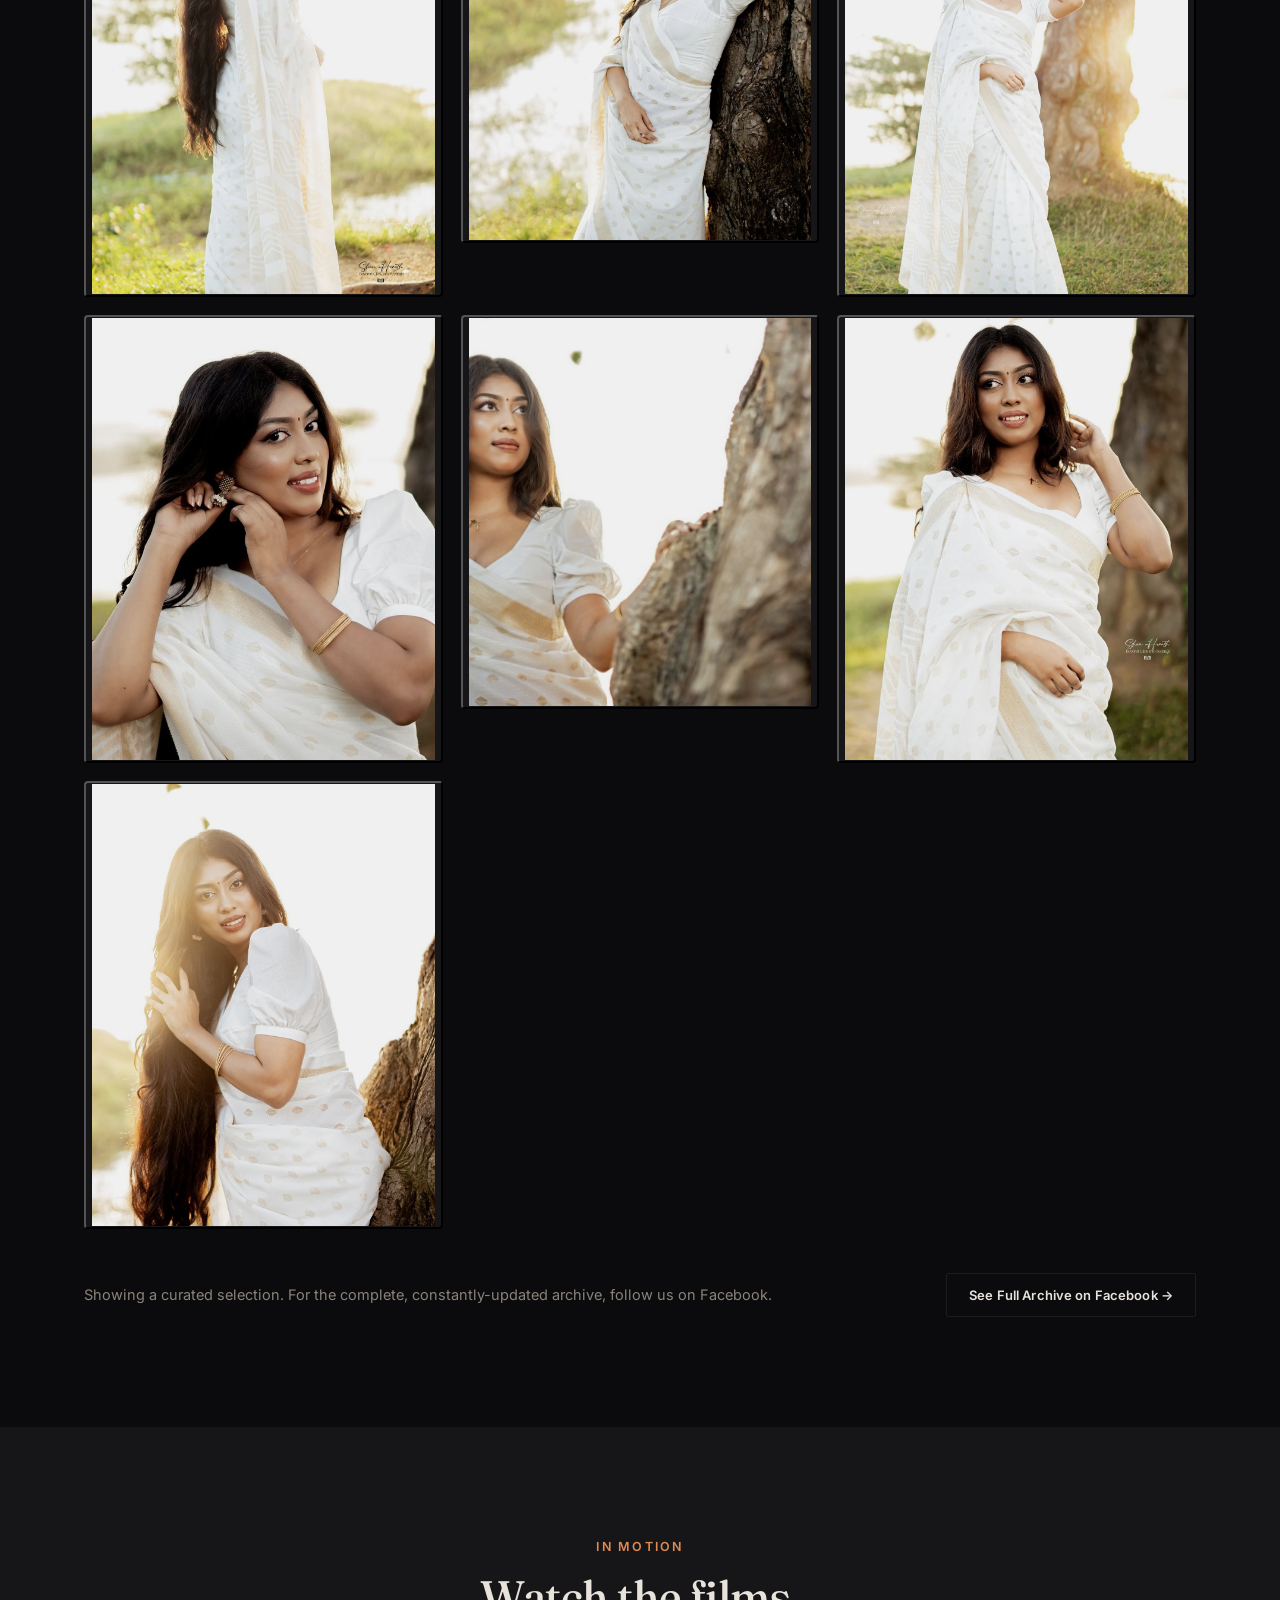
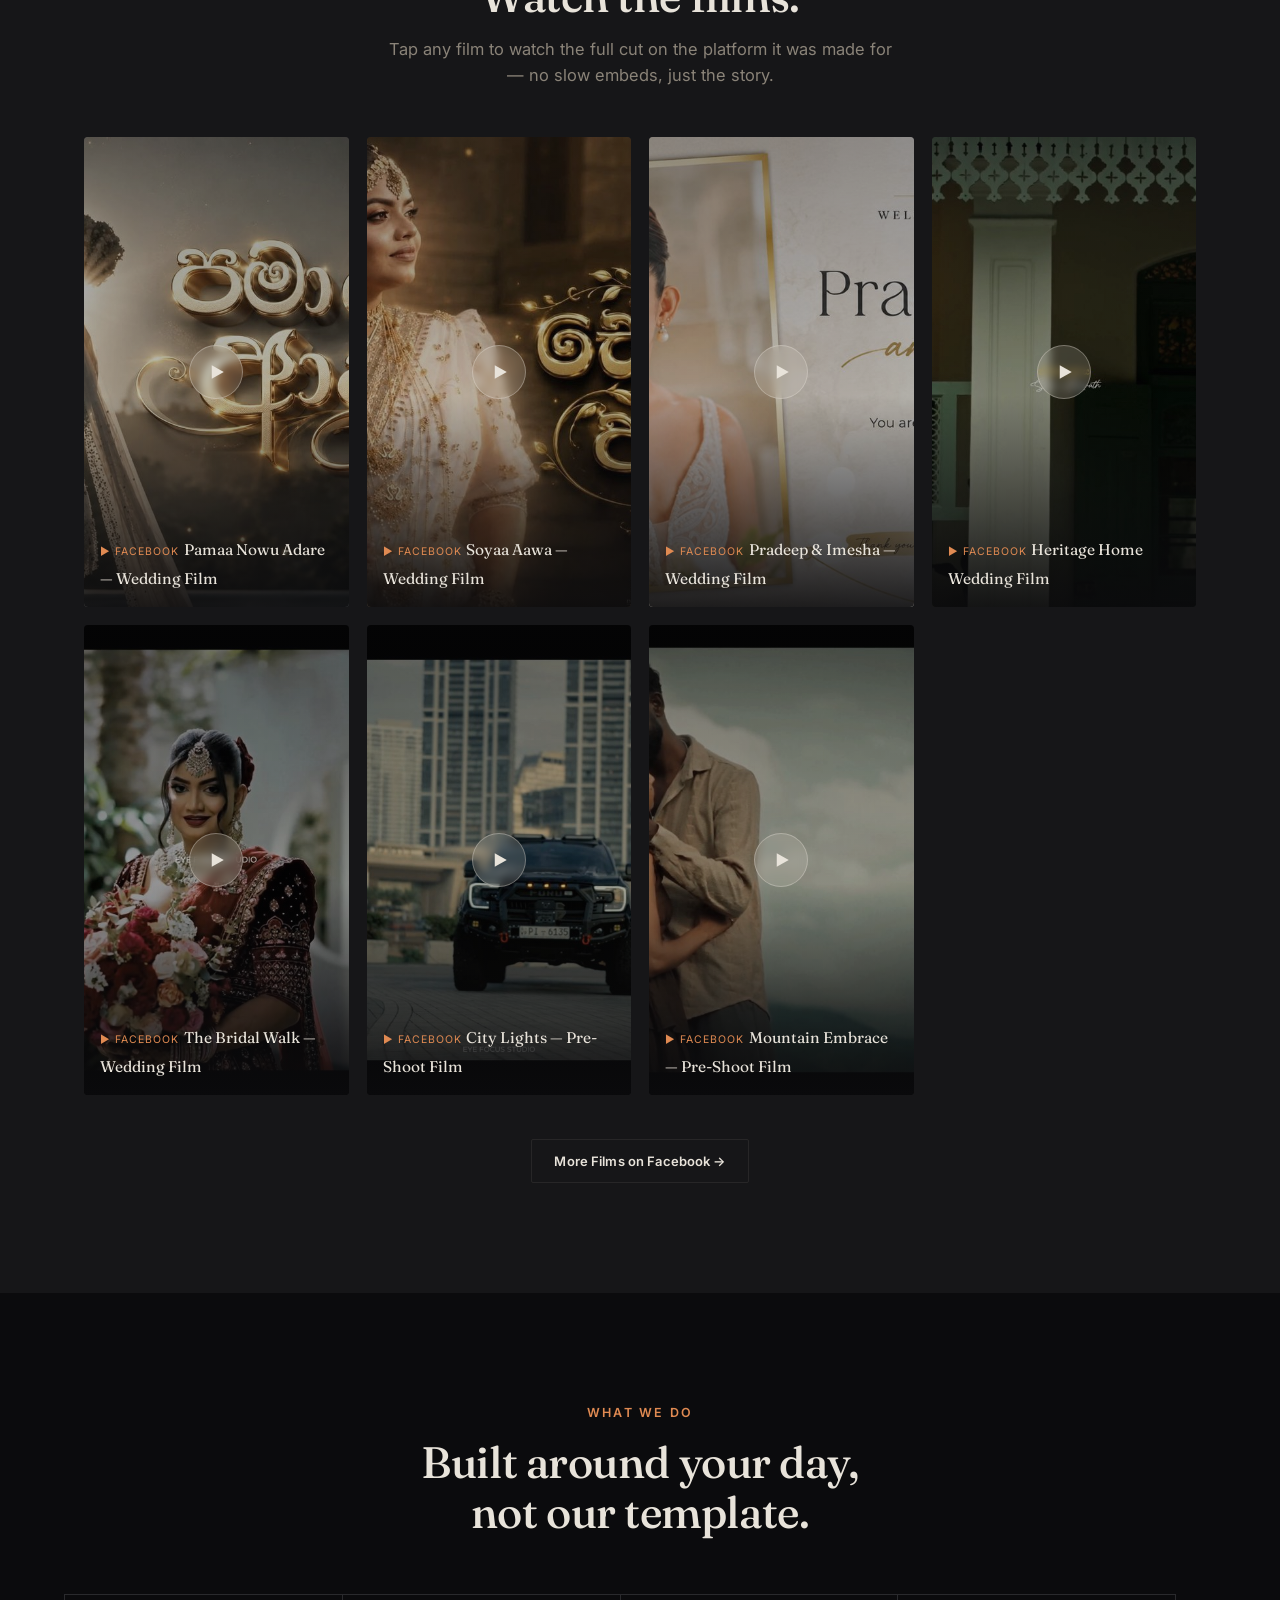
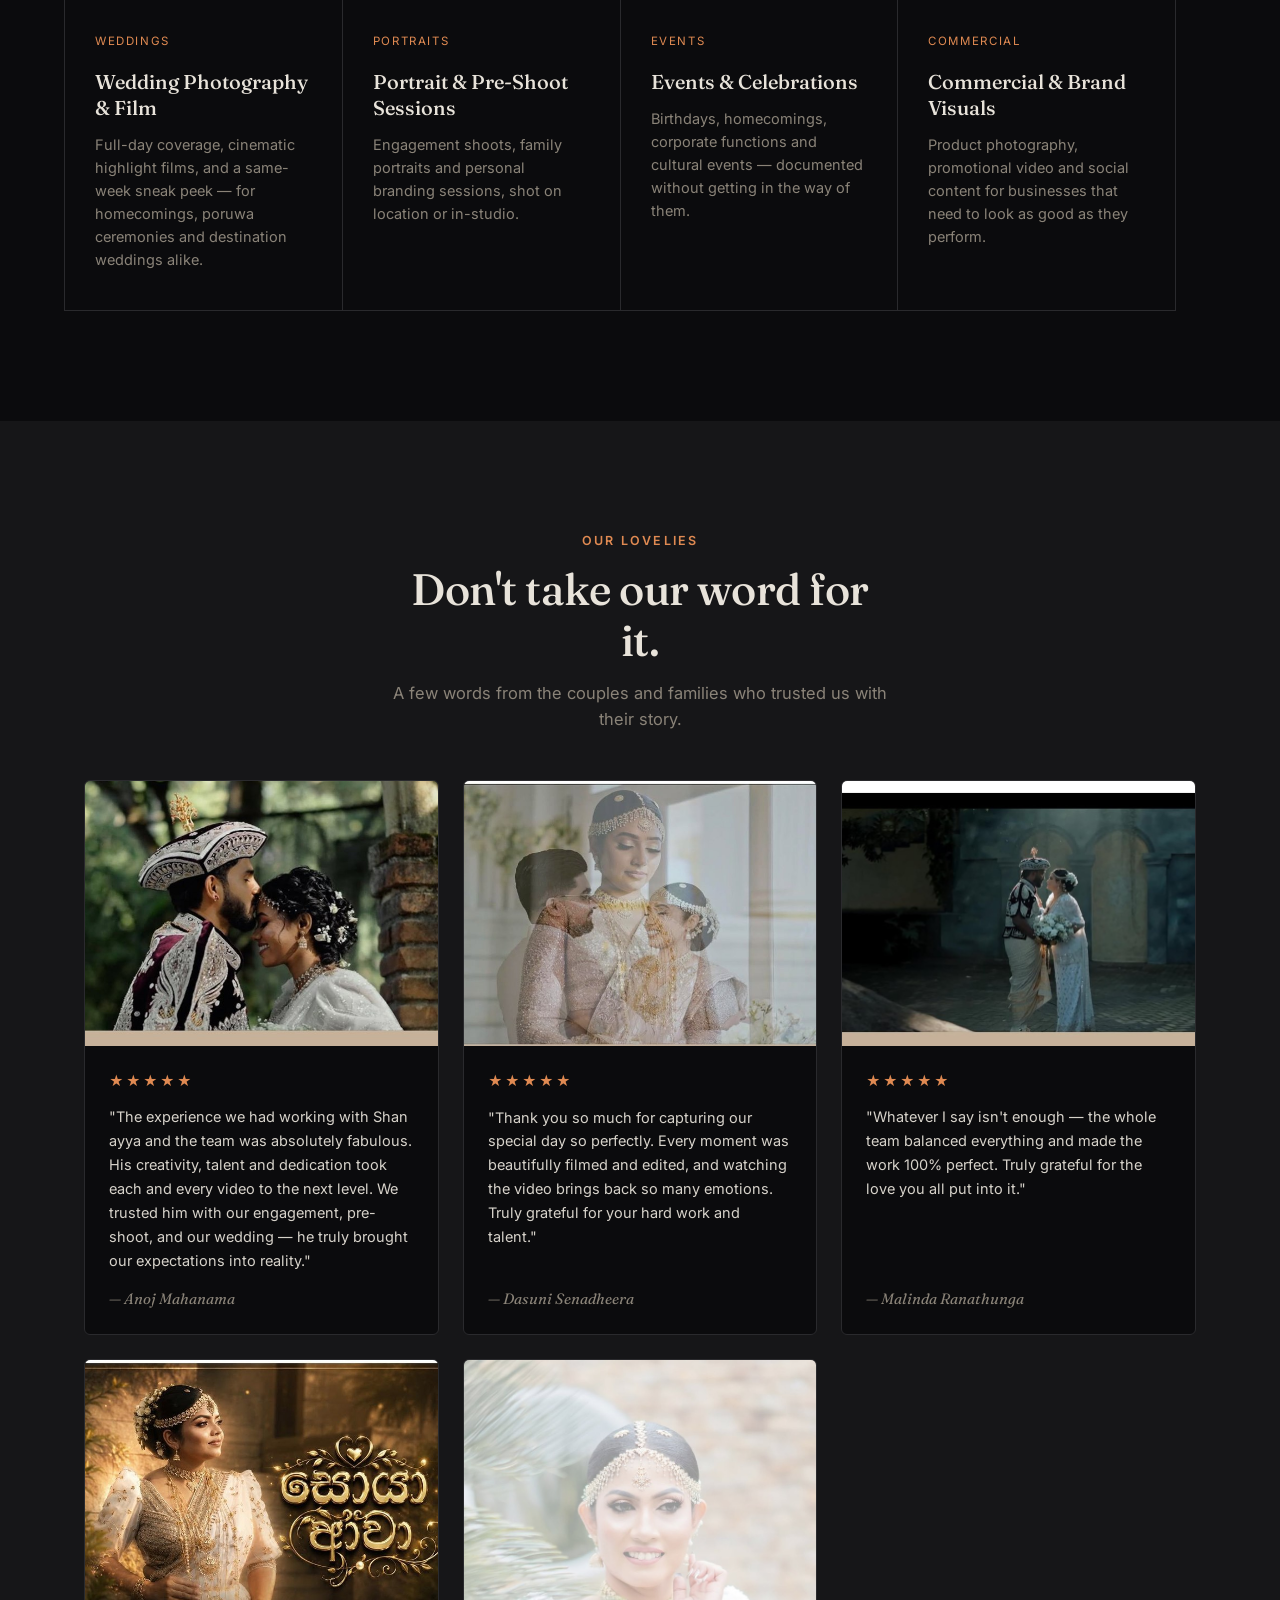
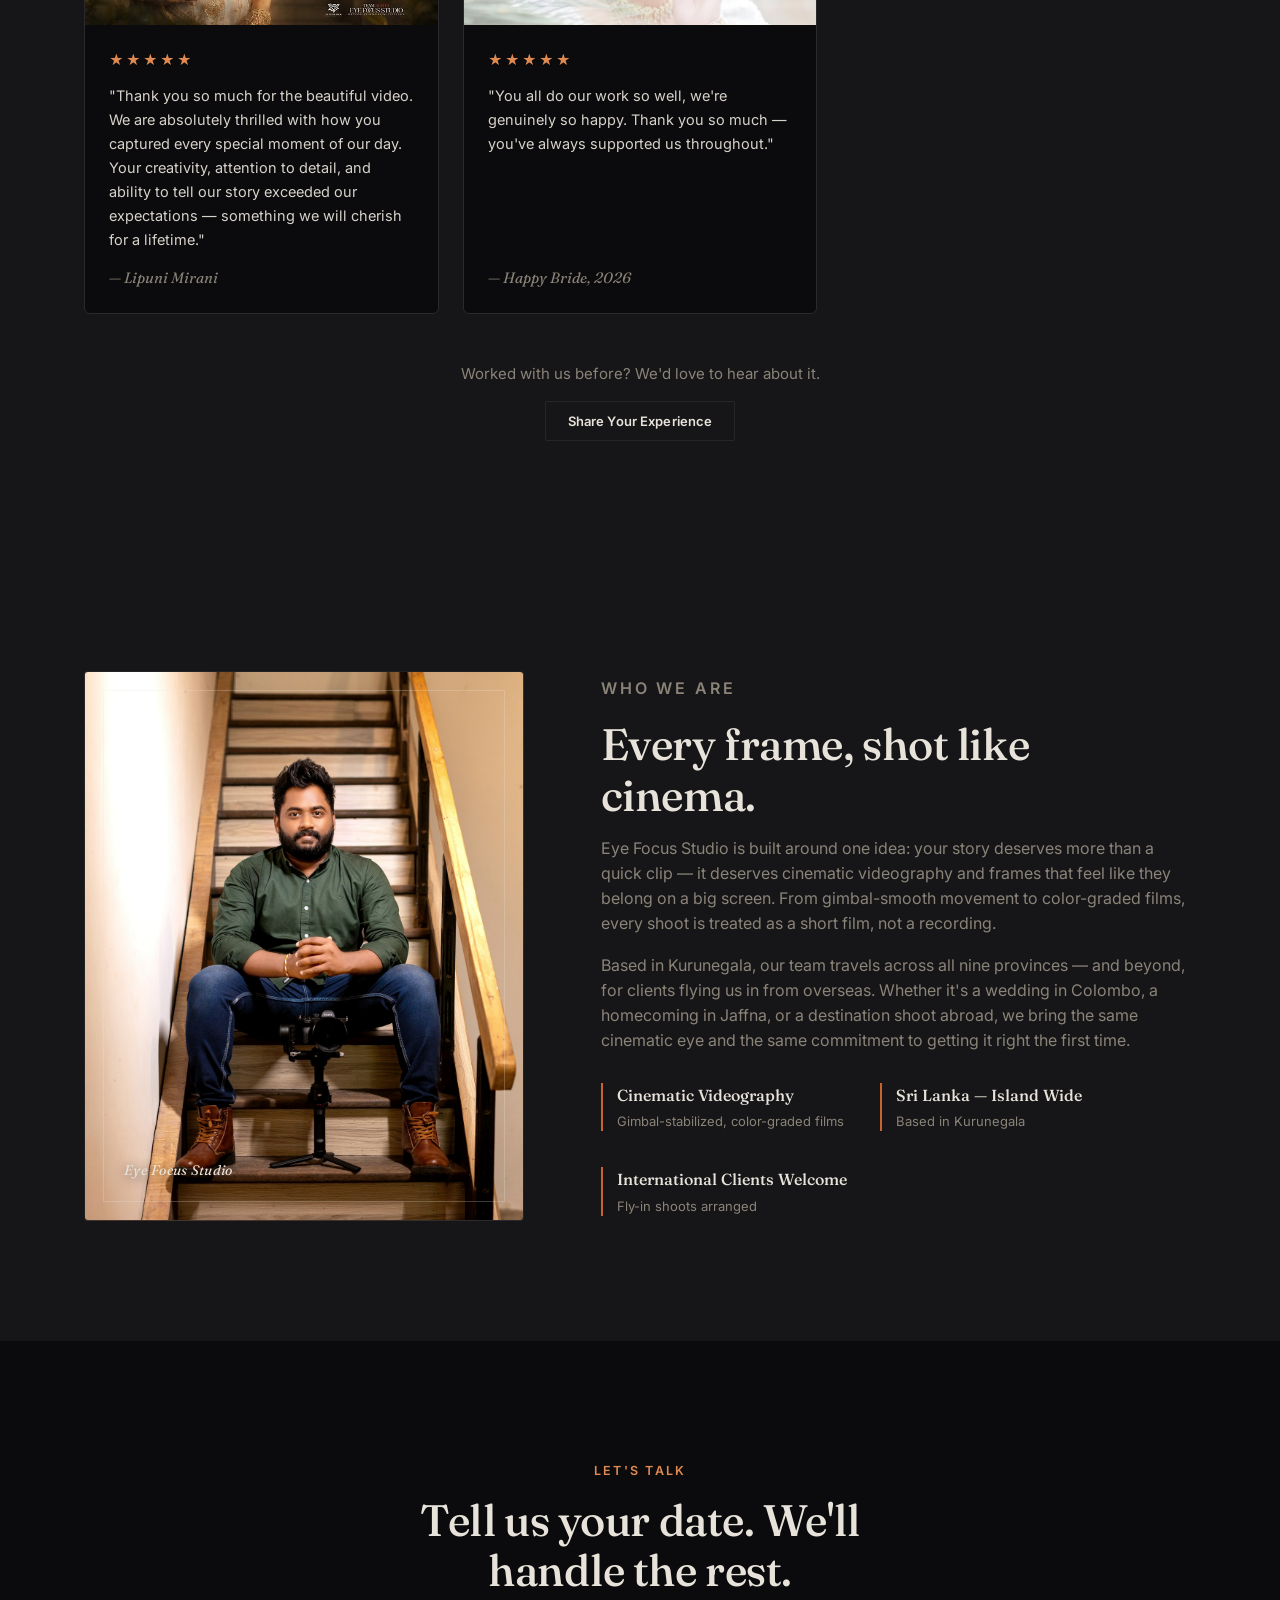
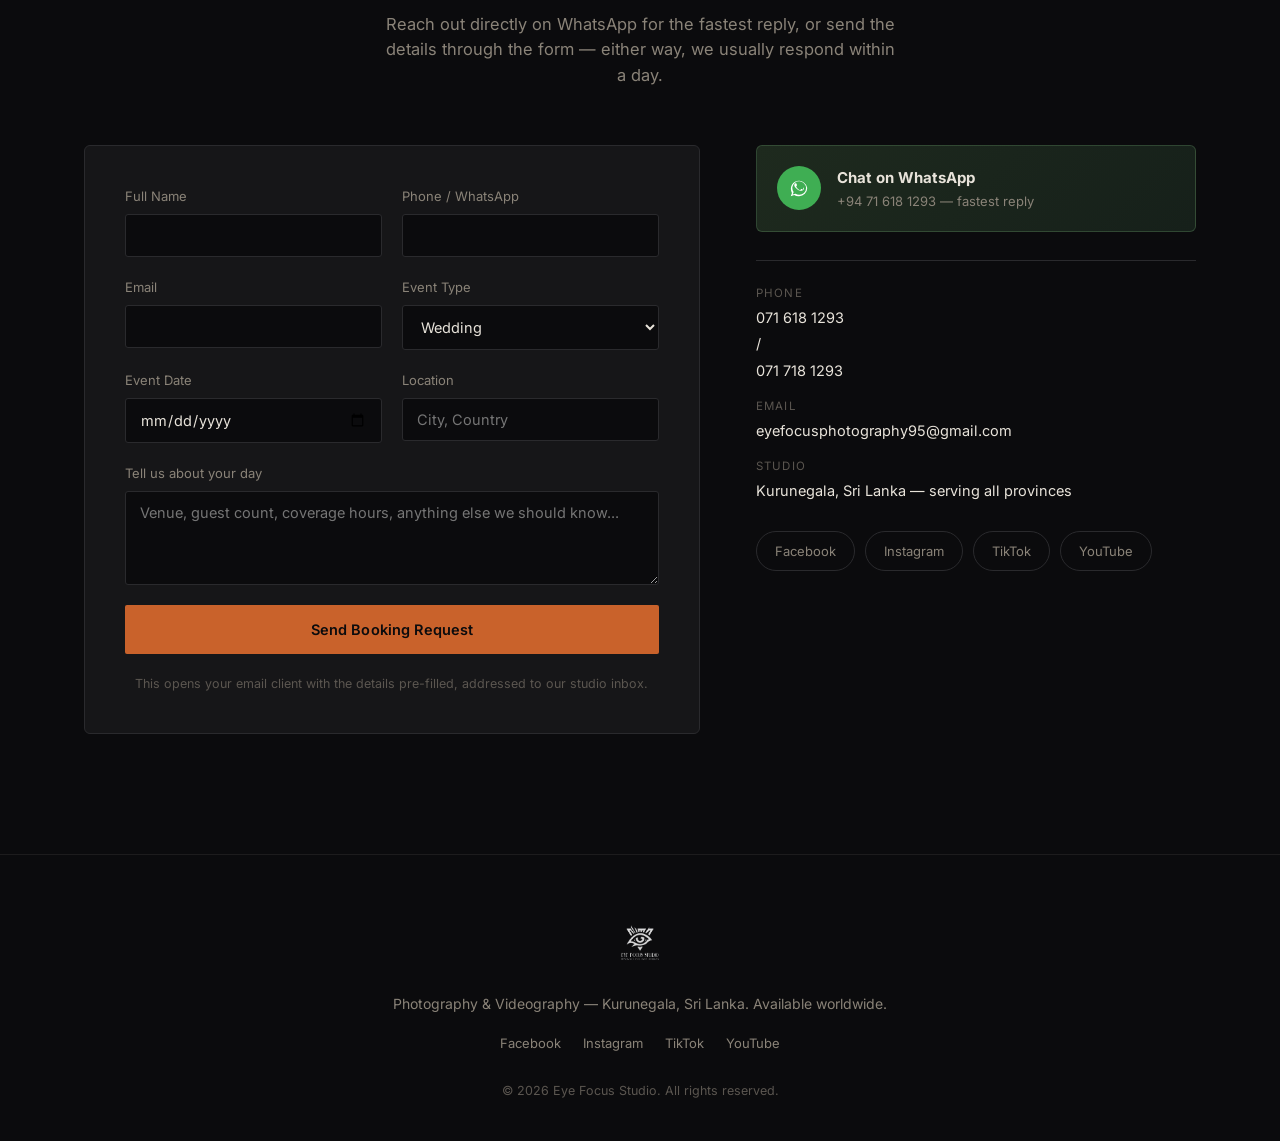
==== commit 6c49798e: "Add files via upload" ====
--- a/index.html
+++ b/index.html
@@ -62,11 +62,13 @@
 
 <!-- HERO -->
 <section class="hero" id="hero">
+  <div class="hero-slideshow" id="heroSlideshow" aria-hidden="true">
+    <div class="hero-slide is-active" style="background-image:url('assets/hero/hero-1.jpg')"></div>
+    <div class="hero-slide" style="background-image:url('assets/hero/hero-2.jpg')"></div>
+    <div class="hero-slide" style="background-image:url('assets/hero/hero-3.jpg')"></div>
+    <div class="hero-slide" style="background-image:url('assets/hero/hero-4.jpg')"></div>
+  </div>
   <div class="hero-grain" aria-hidden="true"></div>
-  <div class="hero-frame-marks" aria-hidden="true">
-    <span class="fm fm-tl"></span><span class="fm fm-tr"></span>
-    <span class="fm fm-bl"></span><span class="fm fm-br"></span>
-  </div>
   <div class="hero-content">
     <p class="eyebrow reveal">Kurunegala, Sri Lanka — Available Island-Wide</p>
     <h1 class="hero-title">
@@ -109,14 +111,15 @@
     <button class="album-tab" data-album="wedding" role="tab" aria-selected="false">Weddings</button>
     <button class="album-tab" data-album="portrait" role="tab" aria-selected="false">Portraits</button>
     <button class="album-tab" data-album="event" role="tab" aria-selected="false">Events</button>
+    <button class="album-tab" data-album="kids" role="tab" aria-selected="false">Kids</button>
     <button class="album-tab" data-album="commercial" role="tab" aria-selected="false">Commercial</button>
   </div>
 
   <div class="masonry-gallery" id="galleryGrid"><!-- injected by JS --></div>
 
   <div class="gallery-footnote reveal">
-    <p>Showing a curated selection. For the complete, constantly-updated archive, follow us on Instagram.</p>
-    <a href="https://www.instagram.com/eye_focus_studio1/" target="_blank" rel="noopener" class="btn btn-ghost btn-small">See Full Archive on Instagram →</a>
+    <p>Showing a curated selection. For the complete, constantly-updated archive, follow us on Facebook.</p>
+    <a href="https://www.facebook.com/eyefocusstudio1" target="_blank" rel="noopener" class="btn btn-ghost btn-small">See Full Archive on Facebook →</a>
   </div>
 </section>
 
@@ -131,7 +134,7 @@
   <div class="films-grid" id="filmsGrid"><!-- injected by JS --></div>
 
   <div class="gallery-footnote reveal">
-    <a href="https://www.youtube.com/@eyefocusstudioofficial" target="_blank" rel="noopener" class="btn btn-ghost btn-small">More Films on YouTube →</a>
+    <a href="https://www.facebook.com/eyefocusstudio1" target="_blank" rel="noopener" class="btn btn-ghost btn-small">More Films on Facebook →</a>
   </div>
 </section>
 
@@ -165,6 +168,22 @@
   </div>
 </section>
 
+<!-- TESTIMONIALS -->
+<section class="testimonials-section" id="testimonials">
+  <div class="section-head">
+    <p class="eyebrow reveal">Our Lovelies</p>
+    <h2 class="section-title reveal">Don't take our word for it.</h2>
+    <p class="section-sub reveal">A few words from the couples and families who trusted us with their story.</p>
+  </div>
+
+  <div class="testimonials-grid" id="testimonialsGrid"><!-- injected by JS --></div>
+
+  <div class="testimonial-cta reveal">
+    <p>Worked with us before? We'd love to hear about it.</p>
+    <button type="button" class="btn btn-ghost btn-small" id="openTestimonialForm">Share Your Experience</button>
+  </div>
+</section>
+
 <!-- ABOUT -->
 <section class="about-section" id="about">
   <div class="about-grid">
@@ -314,6 +333,41 @@
   </div>
 </div>
 
+<!-- TESTIMONIAL SUBMISSION MODAL -->
+<div class="modal" id="testimonialModal" role="dialog" aria-modal="true" aria-label="Share your experience">
+  <div class="modal-card">
+    <button class="modal-close" id="testimonialClose" aria-label="Close">
+      <svg viewBox="0 0 24 24"><path d="M6 6l12 12M18 6L6 18"/></svg>
+    </button>
+    <p class="eyebrow">Share Your Experience</p>
+    <h3 class="modal-title">Tell us how it went.</h3>
+    <p class="modal-sub">This sends straight to our inbox — if it's a good fit, we'll feature it on the site (with your okay).</p>
+    <form id="testimonialForm">
+      <label>
+        <span>Your Name</span>
+        <input type="text" name="name" required autocomplete="name">
+      </label>
+      <label>
+        <span>Your Review</span>
+        <textarea name="review" rows="4" required placeholder="Tell us about your experience working with us..."></textarea>
+      </label>
+      <div class="star-rating-field">
+        <span class="star-rating-label">Your Rating</span>
+        <div class="star-rating-input" id="starRatingInput" role="radiogroup" aria-label="Star rating">
+          <button type="button" class="star-btn" data-value="1" aria-label="1 star">★</button>
+          <button type="button" class="star-btn" data-value="2" aria-label="2 stars">★</button>
+          <button type="button" class="star-btn" data-value="3" aria-label="3 stars">★</button>
+          <button type="button" class="star-btn" data-value="4" aria-label="4 stars">★</button>
+          <button type="button" class="star-btn" data-value="5" aria-label="5 stars">★</button>
+        </div>
+        <input type="hidden" name="rating" id="ratingValue" value="5">
+      </div>
+      <button type="submit" class="btn btn-primary btn-full">Send Review</button>
+      <p class="form-note">Opens your email client with this pre-filled, addressed to our studio inbox.</p>
+    </form>
+  </div>
+</div>
+
 <a href="https://wa.me/94716181293" target="_blank" rel="noopener" class="float-whatsapp" aria-label="Chat on WhatsApp">
   <svg viewBox="0 0 24 24"><path d="M17.6 6.32A8.86 8.86 0 0 0 12.05 4a8.94 8.94 0 0 0-7.74 13.4L3 21l3.73-1.27A8.93 8.93 0 0 0 12.05 21a8.92 8.92 0 0 0 8.93-8.91 8.86 8.86 0 0 0-3.38-5.77ZM12.05 19.4a7.4 7.4 0 0 1-3.78-1.04l-.27-.16-2.79.95.93-2.72-.18-.28a7.42 7.42 0 0 1 11.62-9.15 7.36 7.36 0 0 1 2.17 5.25 7.43 7.43 0 0 1-7.7 7.15Zm4.07-5.54c-.22-.11-1.31-.65-1.51-.72-.2-.08-.35-.11-.5.11-.15.22-.57.72-.7.87-.13.15-.26.16-.48.05-.22-.11-1.34-.49-2.32-1.43-.86-.77-1.44-1.71-1.6-2-.17-.29-.02-.45.1-.6.12-.15.27-.38.4-.57.13-.19.17-.32.26-.53.09-.21.04-.4-.05-.56-.09-.16-.4-.97-.6-1.43-.16-.39-.33-.34-.46-.35-.12-.01-.27-.01-.41-.01-.15 0-.39.06-.6.29-.21.23-.79.78-.79 1.9s.82 2.2 1.93 3.42c1.34 1.46 2.46 1.99 3.86 2.45.86.28 1.65.24 2.27.15.69-.1 1.97-.81 2.25-1.59.28-.78.28-1.45.2-1.59-.08-.14-.22-.21-.45-.32Z"/></svg>
 </a>
--- a/style.css
+++ b/style.css
@@ -288,25 +288,38 @@
     radial-gradient(ellipse 80% 60% at 50% 0%, rgba(201,98,43,0.10), transparent 60%),
     linear-gradient(180deg, #0B0B0D 0%, #0E0E10 100%);
 }
+.hero-slideshow{
+  position: absolute;
+  inset: 0;
+  z-index: 0;
+}
+.hero-slide{
+  position: absolute;
+  inset: 0;
+  background-size: cover;
+  background-position: center 30%;
+  opacity: 0;
+  transition: opacity 2.2s ease-in-out;
+}
+.hero-slide.is-active{
+  opacity: 0.16;
+}
+.hero-slideshow::after{
+  content: '';
+  position: absolute;
+  inset: 0;
+  background:
+    radial-gradient(ellipse 80% 60% at 50% 0%, rgba(201,98,43,0.10), transparent 60%),
+    linear-gradient(180deg, rgba(11,11,13,0.55) 0%, rgba(11,11,13,0.88) 65%, #0B0B0D 100%);
+}
 .hero-grain{
   position: absolute;
   inset: 0;
   opacity: 0.04;
   background-image: url("data:image/svg+xml,%3Csvg xmlns='http://www.w3.org/2000/svg' width='160' height='160'%3E%3Cfilter id='n'%3E%3CfeTurbulence type='fractalNoise' baseFrequency='0.9' numOctaves='2' stitchTiles='stitch'/%3E%3C/filter%3E%3Crect width='100%25' height='100%25' filter='url(%23n)'/%3E%3C/svg%3E");
   pointer-events: none;
-}
-.hero-frame-marks .fm{
-  position: absolute;
-  width: 26px;
-  height: 26px;
-  border: 1px solid rgba(232,227,218,0.25);
-  opacity: 0.6;
-}
-.fm-tl{ top: 28px; left: 28px; border-right: none; border-bottom: none; }
-.fm-tr{ top: 28px; right: 28px; border-left: none; border-bottom: none; }
-.fm-bl{ bottom: 28px; left: 28px; border-right: none; border-top: none; }
-.fm-br{ bottom: 28px; right: 28px; border-left: none; border-top: none; }
-@media (max-width: 720px){ .hero-frame-marks{ display:none; } }
+  z-index: 1;
+}
 
 .hero-content{
   position: relative;
@@ -1100,3 +1113,232 @@
 
 /* gallery items no longer need link cursor/target styling since they open the lightbox */
 .gallery-item{ cursor: zoom-in; }
+
+/* ============================================================
+   IMAGE PROTECTION — discourages casual right-click save / drag
+   Note: this deters casual copying, not a hard technical block
+   (screenshots can never be prevented by any website).
+   ============================================================ */
+.gallery-item img,
+.lightbox-img,
+.film-card img,
+.about-photo{
+  -webkit-user-select: none;
+  -moz-user-select: none;
+  user-select: none;
+  -webkit-user-drag: none;
+  pointer-events: auto;
+}
+
+/* ============================================================
+   TESTIMONIALS — "Our Lovelies"
+   ============================================================ */
+.testimonials-section{
+  padding: 110px 0;
+  background: var(--bg-panel);
+}
+.testimonials-section .section-head{
+  text-align: center;
+  margin-bottom: 48px;
+}
+.testimonials-section .section-title,
+.testimonials-section .section-sub{
+  margin-left: auto;
+  margin-right: auto;
+}
+
+.testimonials-grid{
+  max-width: var(--container);
+  margin: 0 auto;
+  padding: 0 var(--pad);
+  display: grid;
+  grid-template-columns: repeat(3, 1fr);
+  gap: 24px;
+}
+.testimonial-card{
+  background: var(--bg);
+  border: 1px solid var(--hairline);
+  border-radius: 6px;
+  overflow: hidden;
+  display: flex;
+  flex-direction: column;
+  opacity: 0;
+  transform: translateY(18px);
+  transition: opacity 0.6s var(--ease), transform 0.6s var(--ease);
+}
+.testimonial-card.is-shown{ opacity: 1; transform: translateY(0); }
+.testimonial-photo{
+  width: 100%;
+  aspect-ratio: 4/3;
+  overflow: hidden;
+}
+.testimonial-photo img{
+  width: 100%;
+  height: 100%;
+  object-fit: cover;
+  filter: saturate(0.95);
+}
+.testimonial-body{
+  padding: 24px;
+  display: flex;
+  flex-direction: column;
+  gap: 14px;
+  flex: 1;
+}
+.testimonial-stars{
+  color: var(--amber-soft);
+  font-size: 14px;
+  letter-spacing: 2px;
+}
+.testimonial-quote{
+  font-size: 14.5px;
+  line-height: 1.65;
+  color: var(--ivory);
+  opacity: 0.92;
+  margin: 0;
+  flex: 1;
+}
+.testimonial-name{
+  font-family: var(--font-display);
+  font-style: italic;
+  font-size: 15px;
+  color: var(--stone);
+  margin-top: auto;
+}
+@media (max-width: 980px){
+  .testimonials-grid{ grid-template-columns: repeat(2, 1fr); }
+}
+@media (max-width: 640px){
+  .testimonials-grid{ grid-template-columns: 1fr; gap: 16px; }
+}
+
+.testimonial-cta{
+  max-width: var(--container);
+  margin: 48px auto 0;
+  padding: 0 var(--pad);
+  text-align: center;
+  display: flex;
+  flex-direction: column;
+  align-items: center;
+  gap: 16px;
+}
+.testimonial-cta p{
+  color: var(--stone);
+  font-size: 15px;
+  margin: 0;
+}
+
+/* ============================================================
+   MODAL — testimonial submission
+   ============================================================ */
+.modal{
+  position: fixed;
+  inset: 0;
+  z-index: 900;
+  background: rgba(6,6,7,0.85);
+  display: none;
+  align-items: center;
+  justify-content: center;
+  padding: 24px;
+  opacity: 0;
+  transition: opacity 0.3s var(--ease);
+}
+.modal.is-open{
+  display: flex;
+  opacity: 1;
+}
+.modal-card{
+  position: relative;
+  background: var(--bg-panel);
+  border: 1px solid var(--hairline);
+  border-radius: 8px;
+  padding: 36px;
+  max-width: 480px;
+  width: 100%;
+  max-height: 88vh;
+  overflow-y: auto;
+  transform: scale(0.96);
+  transition: transform 0.3s var(--ease);
+}
+.modal.is-open .modal-card{ transform: scale(1); }
+.modal-close{
+  position: absolute;
+  top: 16px;
+  right: 16px;
+  width: 36px; height: 36px;
+  border-radius: 50%;
+  background: rgba(255,255,255,0.06);
+  border: 1px solid var(--hairline-soft);
+  display: flex; align-items: center; justify-content: center;
+  transition: background 0.3s, transform 0.3s var(--ease);
+}
+.modal-close:hover{ background: rgba(255,255,255,0.12); transform: rotate(90deg); }
+.modal-close svg{ width: 16px; height: 16px; stroke: var(--ivory); stroke-width: 2; fill: none; stroke-linecap: round; }
+.modal-title{
+  font-family: var(--font-display);
+  font-weight: 500;
+  font-size: 24px;
+  color: var(--ivory);
+  margin: 8px 0 10px;
+}
+.modal-sub{
+  font-size: 14px;
+  color: var(--stone);
+  margin: 0 0 24px;
+}
+#testimonialForm{
+  display: flex;
+  flex-direction: column;
+  gap: 18px;
+}
+#testimonialForm label{
+  display: flex;
+  flex-direction: column;
+  gap: 8px;
+  font-size: 13px;
+  color: var(--stone);
+}
+#testimonialForm input,
+#testimonialForm select,
+#testimonialForm textarea{
+  background: var(--bg);
+  border: 1px solid var(--hairline);
+  border-radius: 3px;
+  padding: 12px 14px;
+  color: var(--ivory);
+  font-family: var(--font-body);
+  font-size: 14.5px;
+  resize: vertical;
+}
+#testimonialForm input:focus,
+#testimonialForm select:focus,
+#testimonialForm textarea:focus{
+  border-color: var(--amber-soft);
+}
+
+/* ---------------- Clickable star rating widget ---------------- */
+.star-rating-field{
+  display: flex;
+  flex-direction: column;
+  gap: 8px;
+}
+.star-rating-label{
+  font-size: 13px;
+  color: var(--stone);
+}
+.star-rating-input{
+  display: flex;
+  gap: 6px;
+}
+.star-btn{
+  background: none;
+  border: none;
+  font-size: 30px;
+  line-height: 1;
+  color: var(--hairline);
+  cursor: pointer;
+  padding: 2px;
+  transition: color 0.2s, transform 0.2s;
+}
+.star-btn:hover{ transform: scale(1.12); }
+.star-btn.is-filled{ color: var(--amber); }
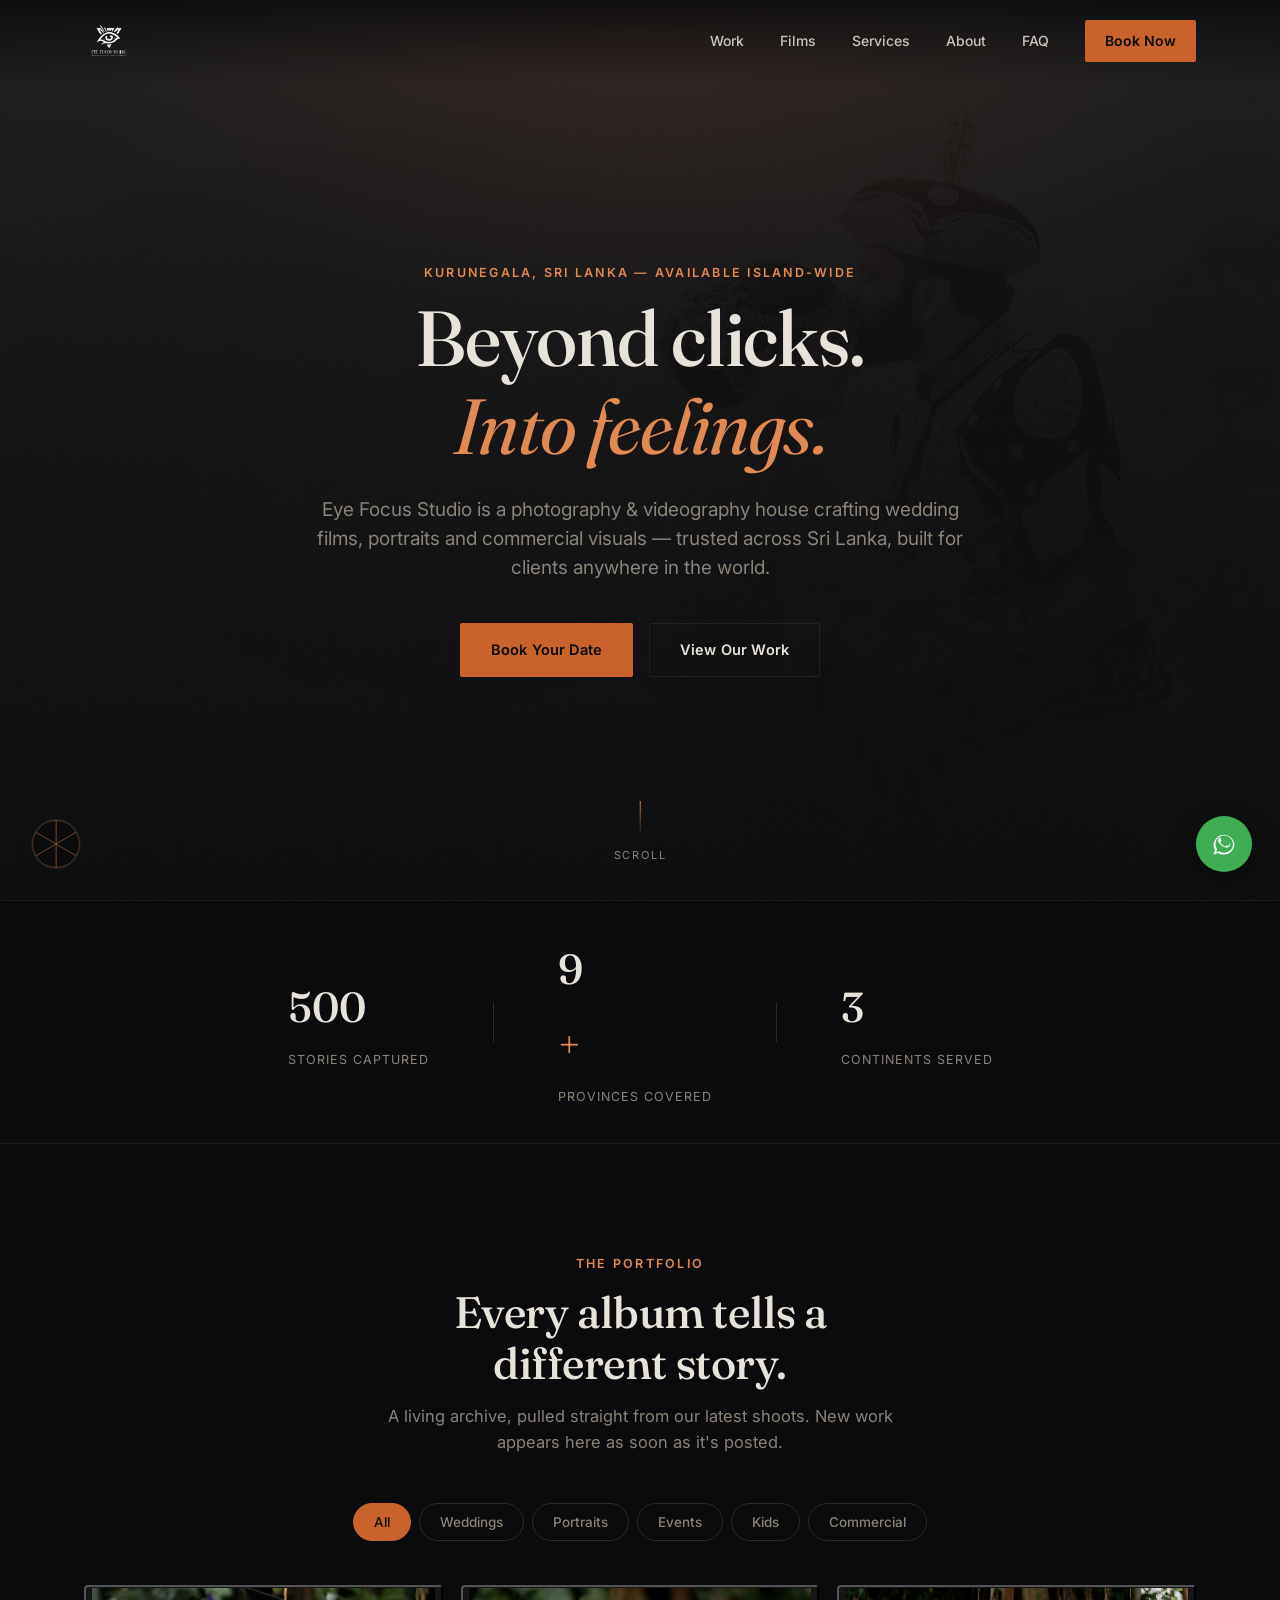
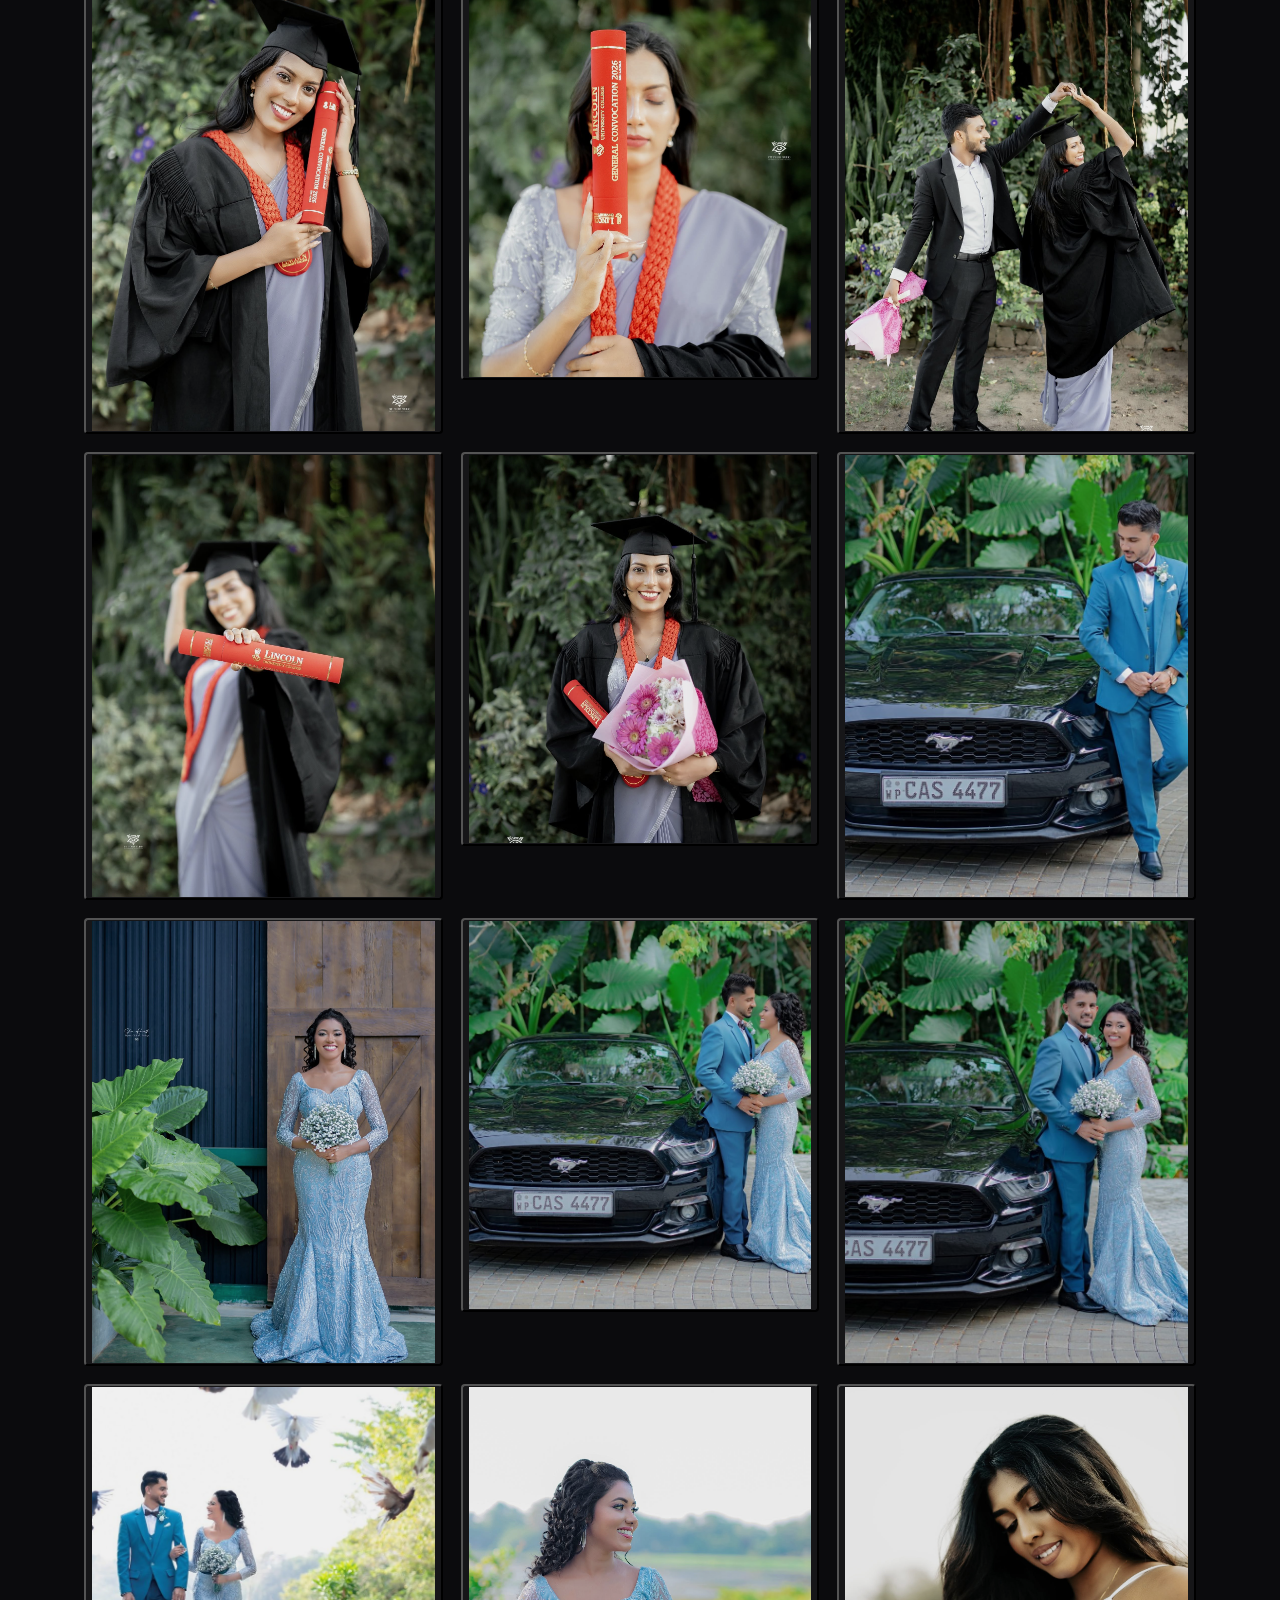
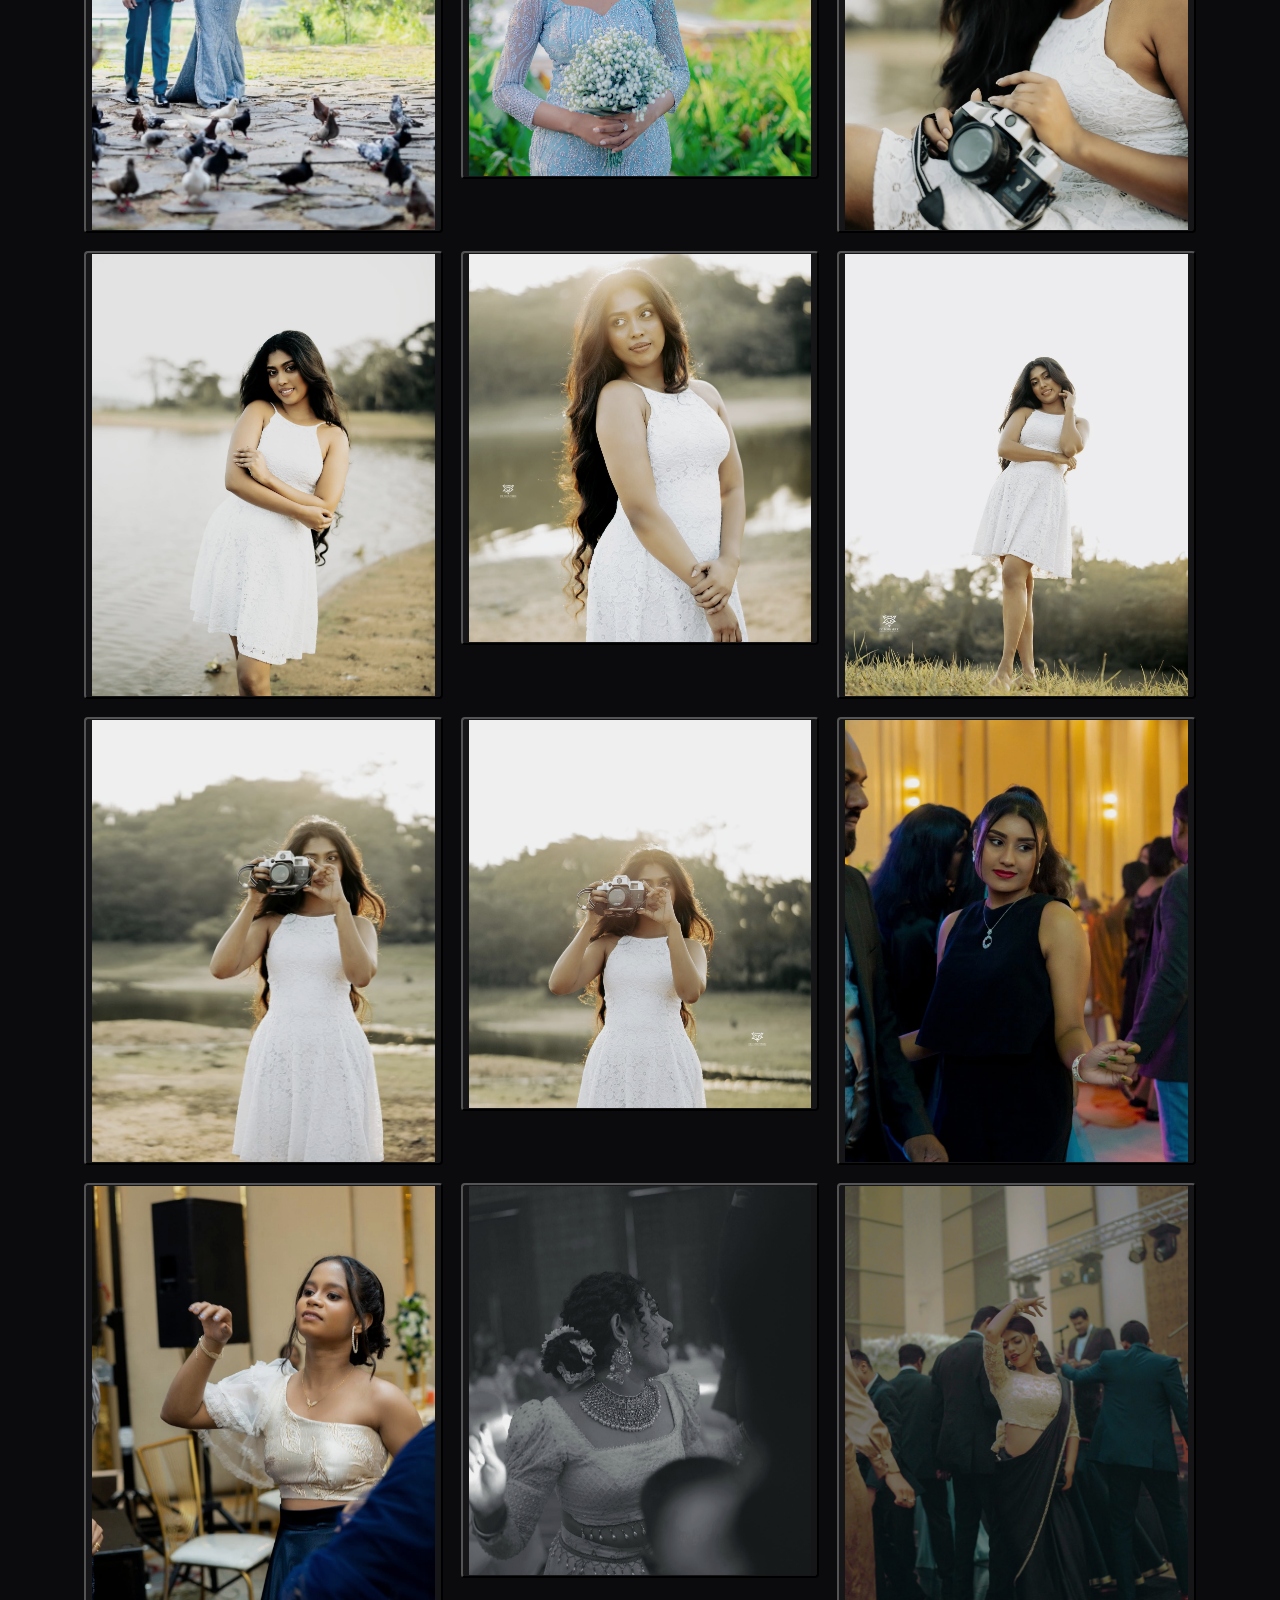
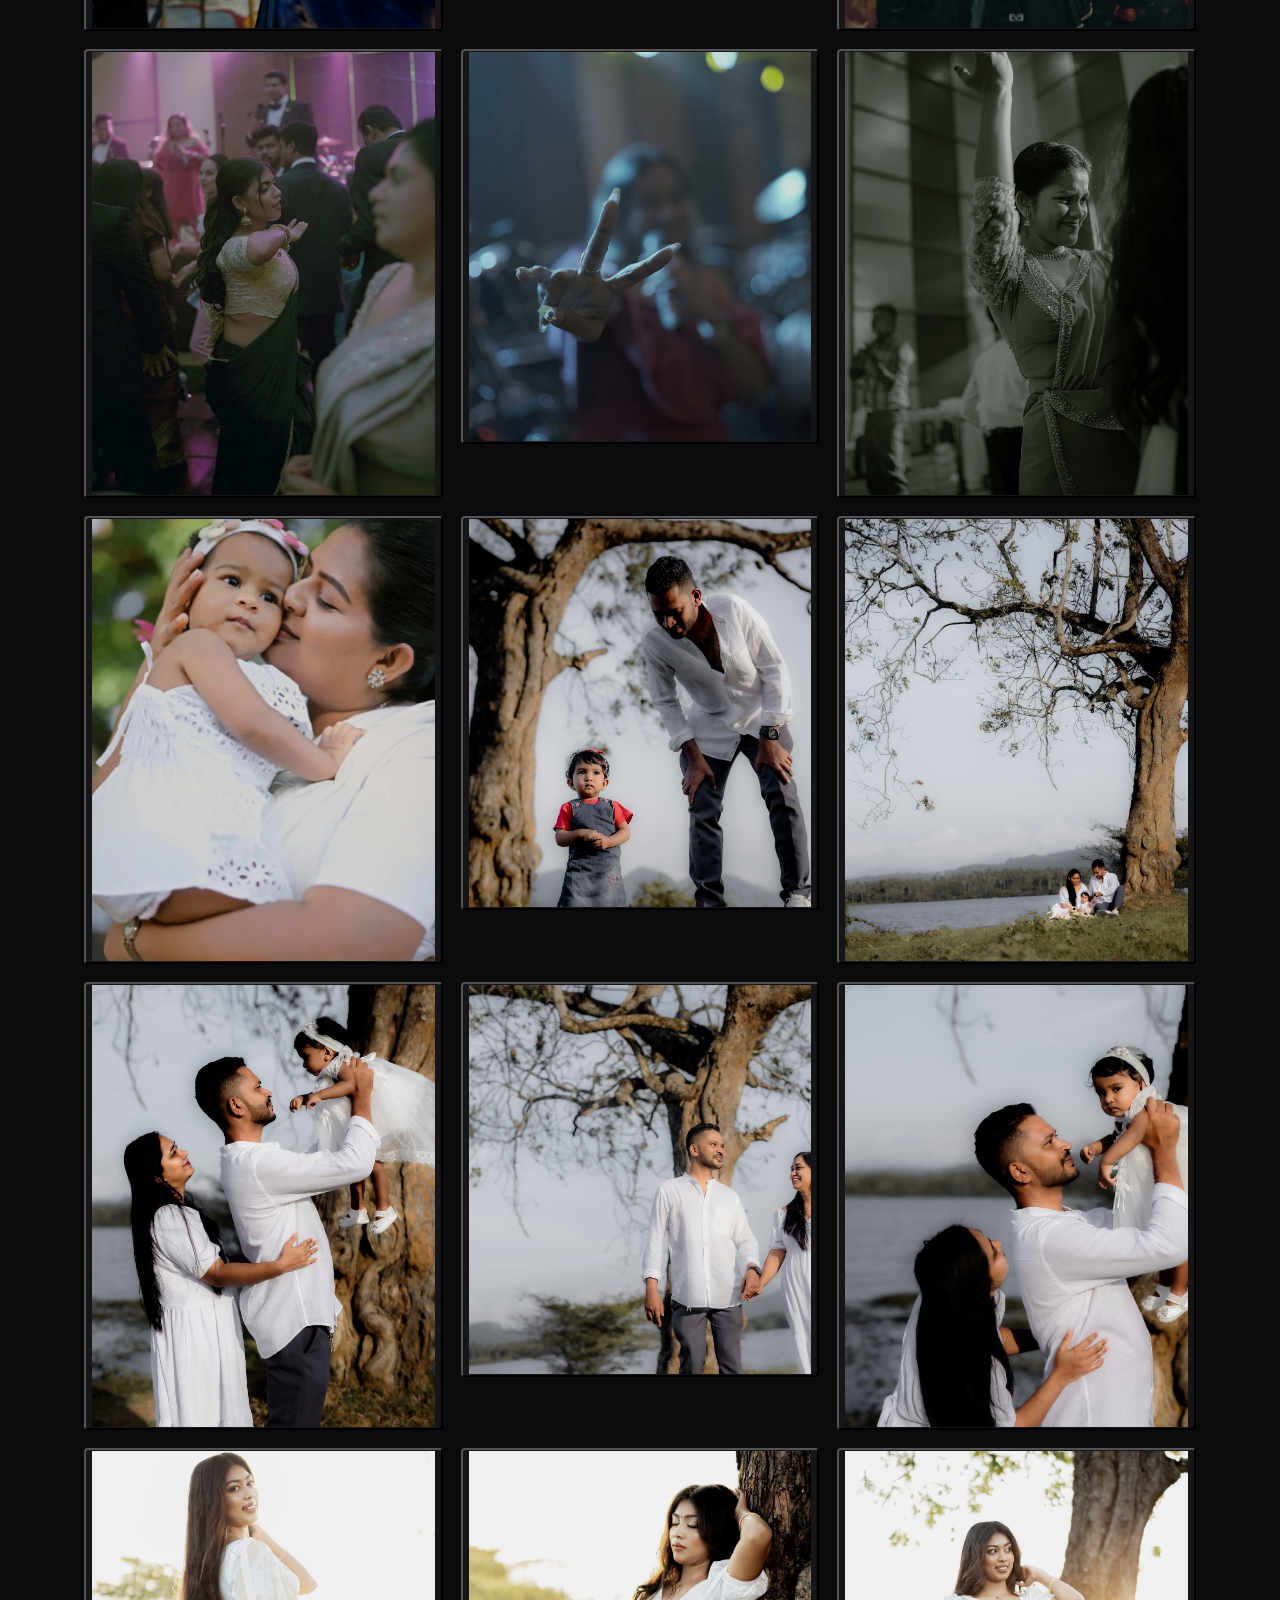
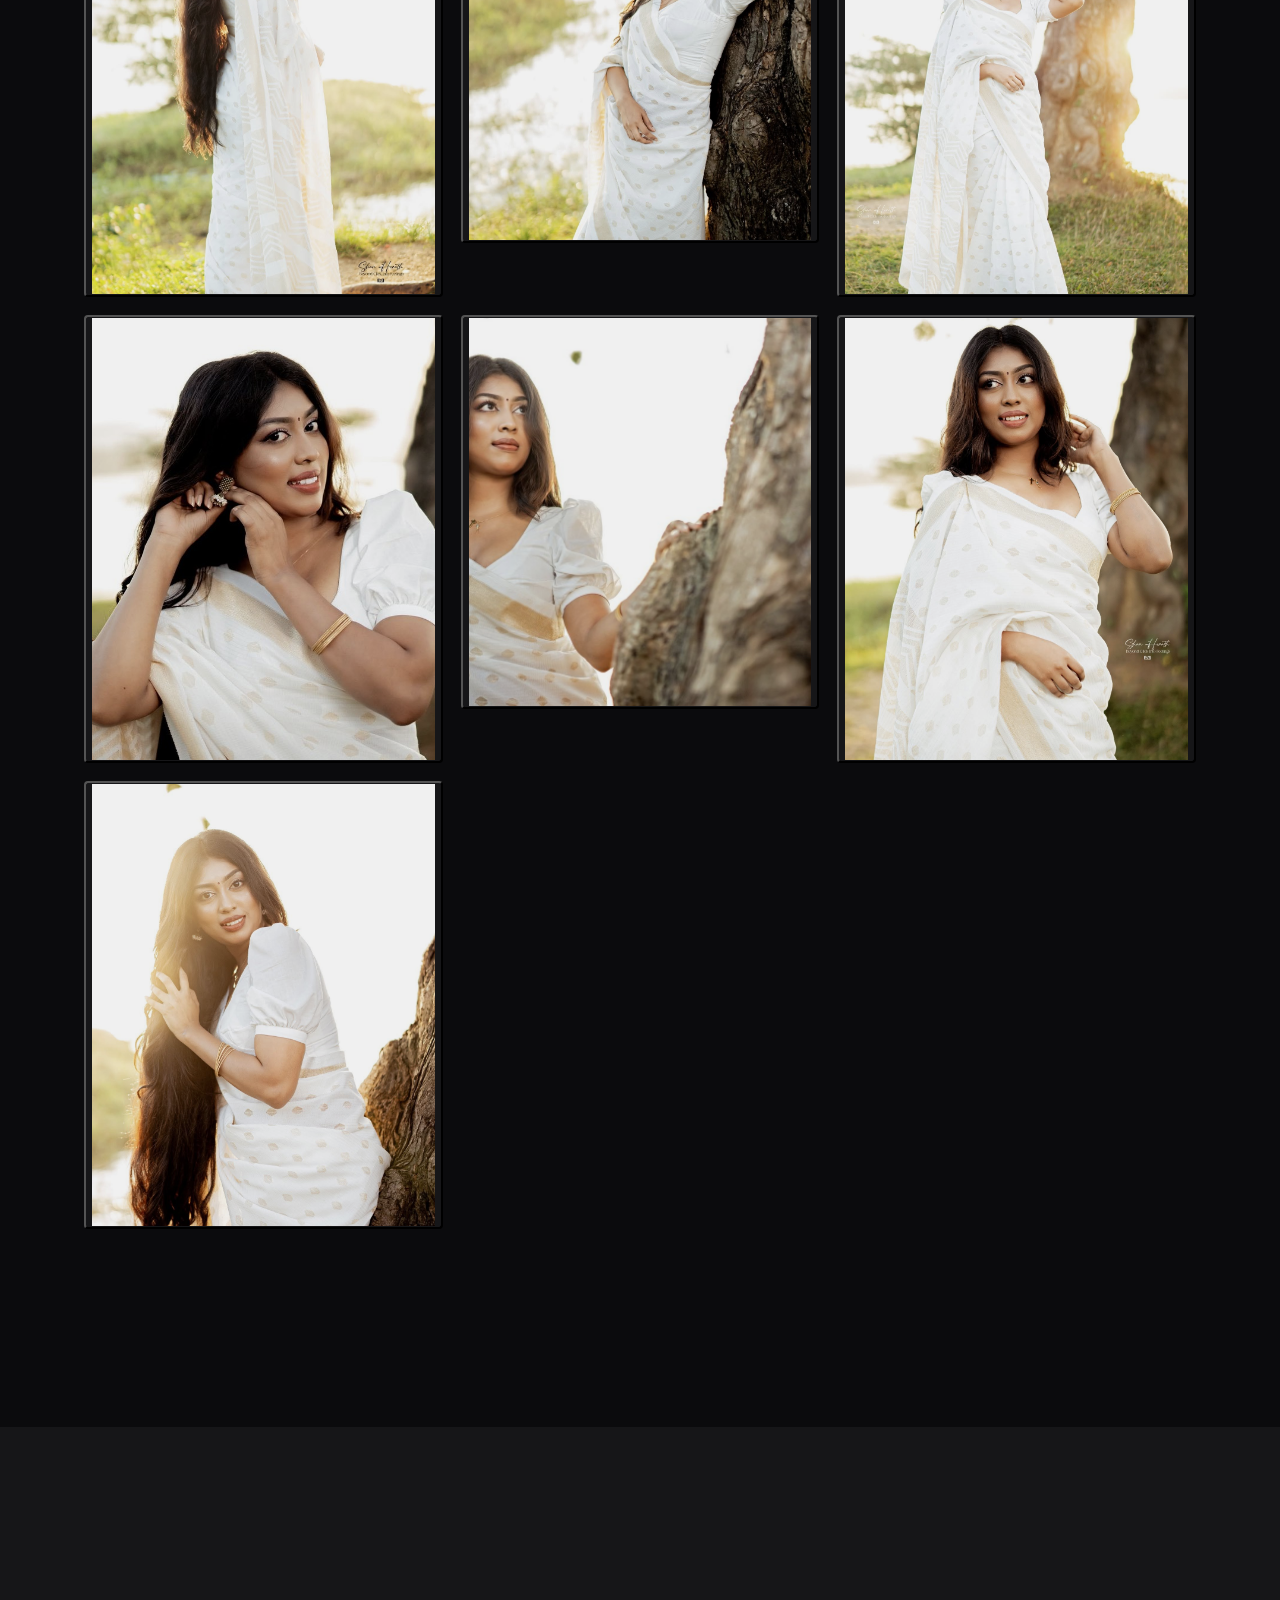
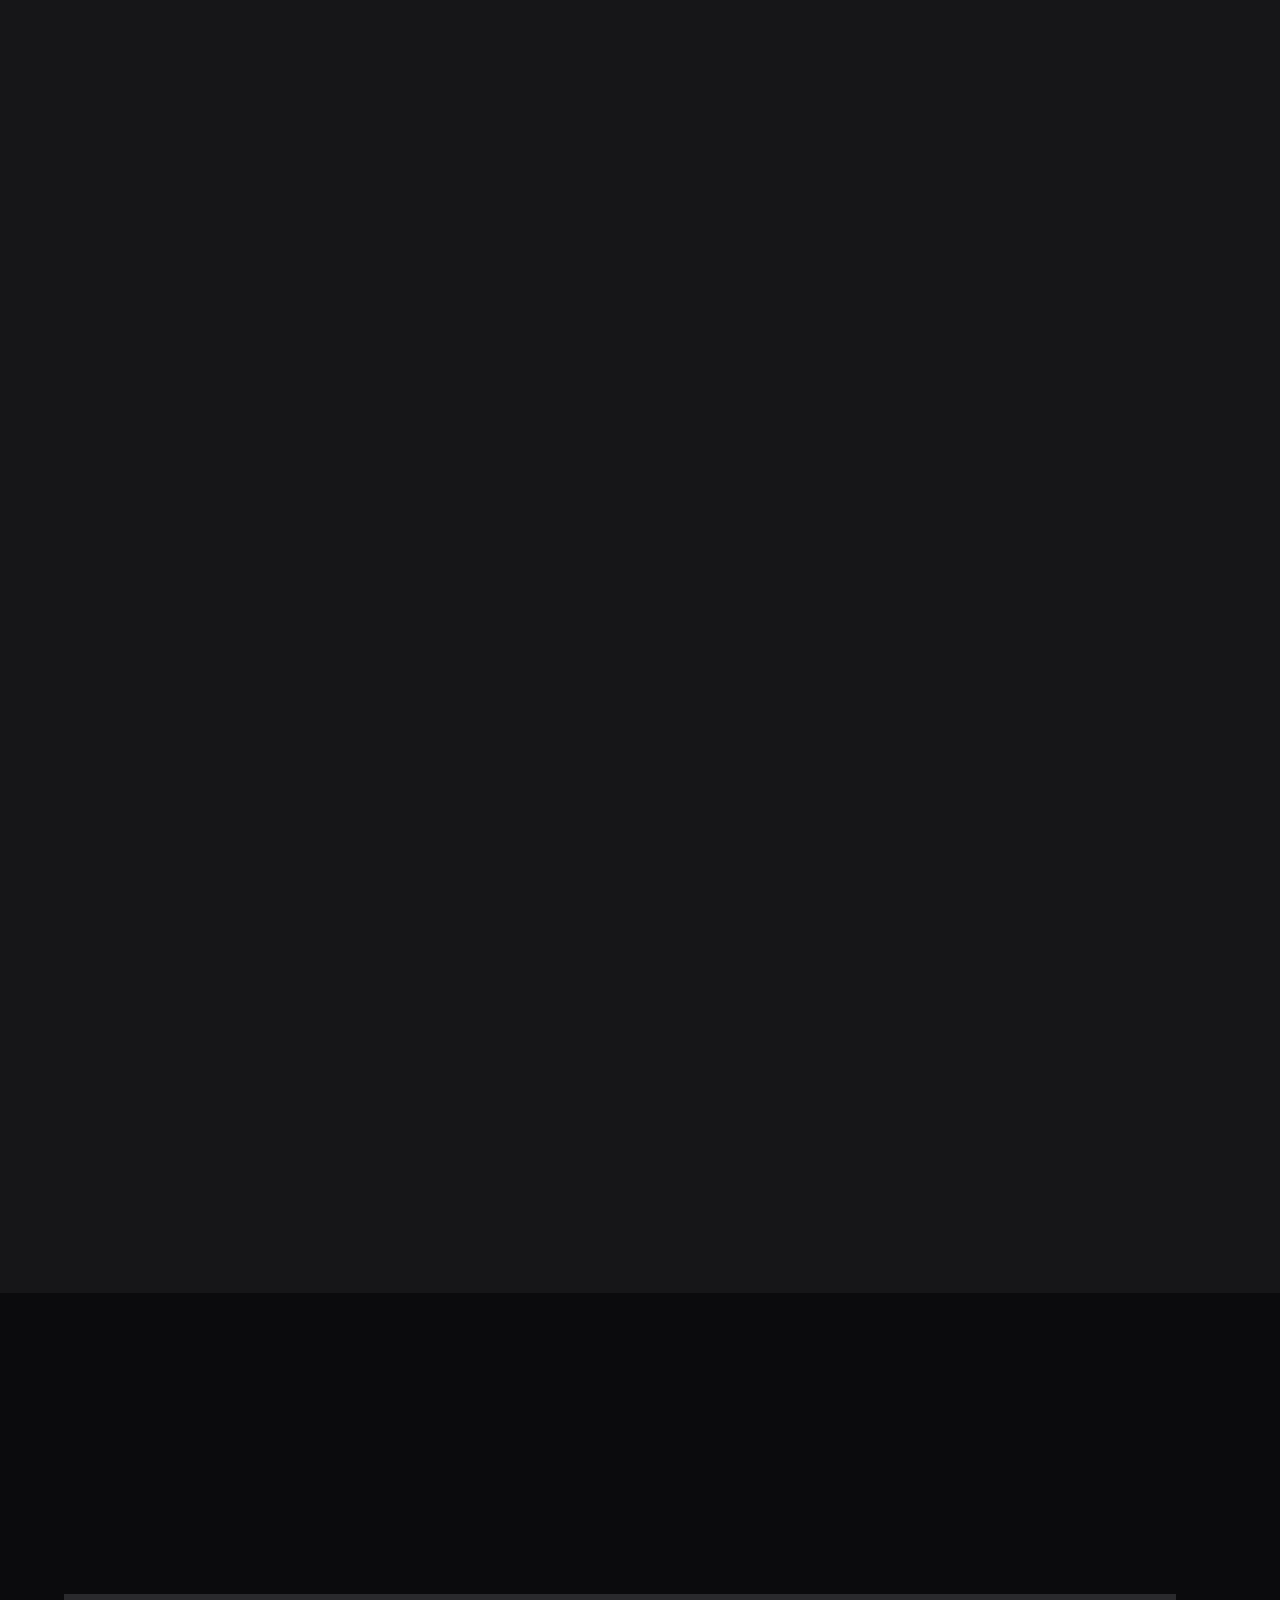
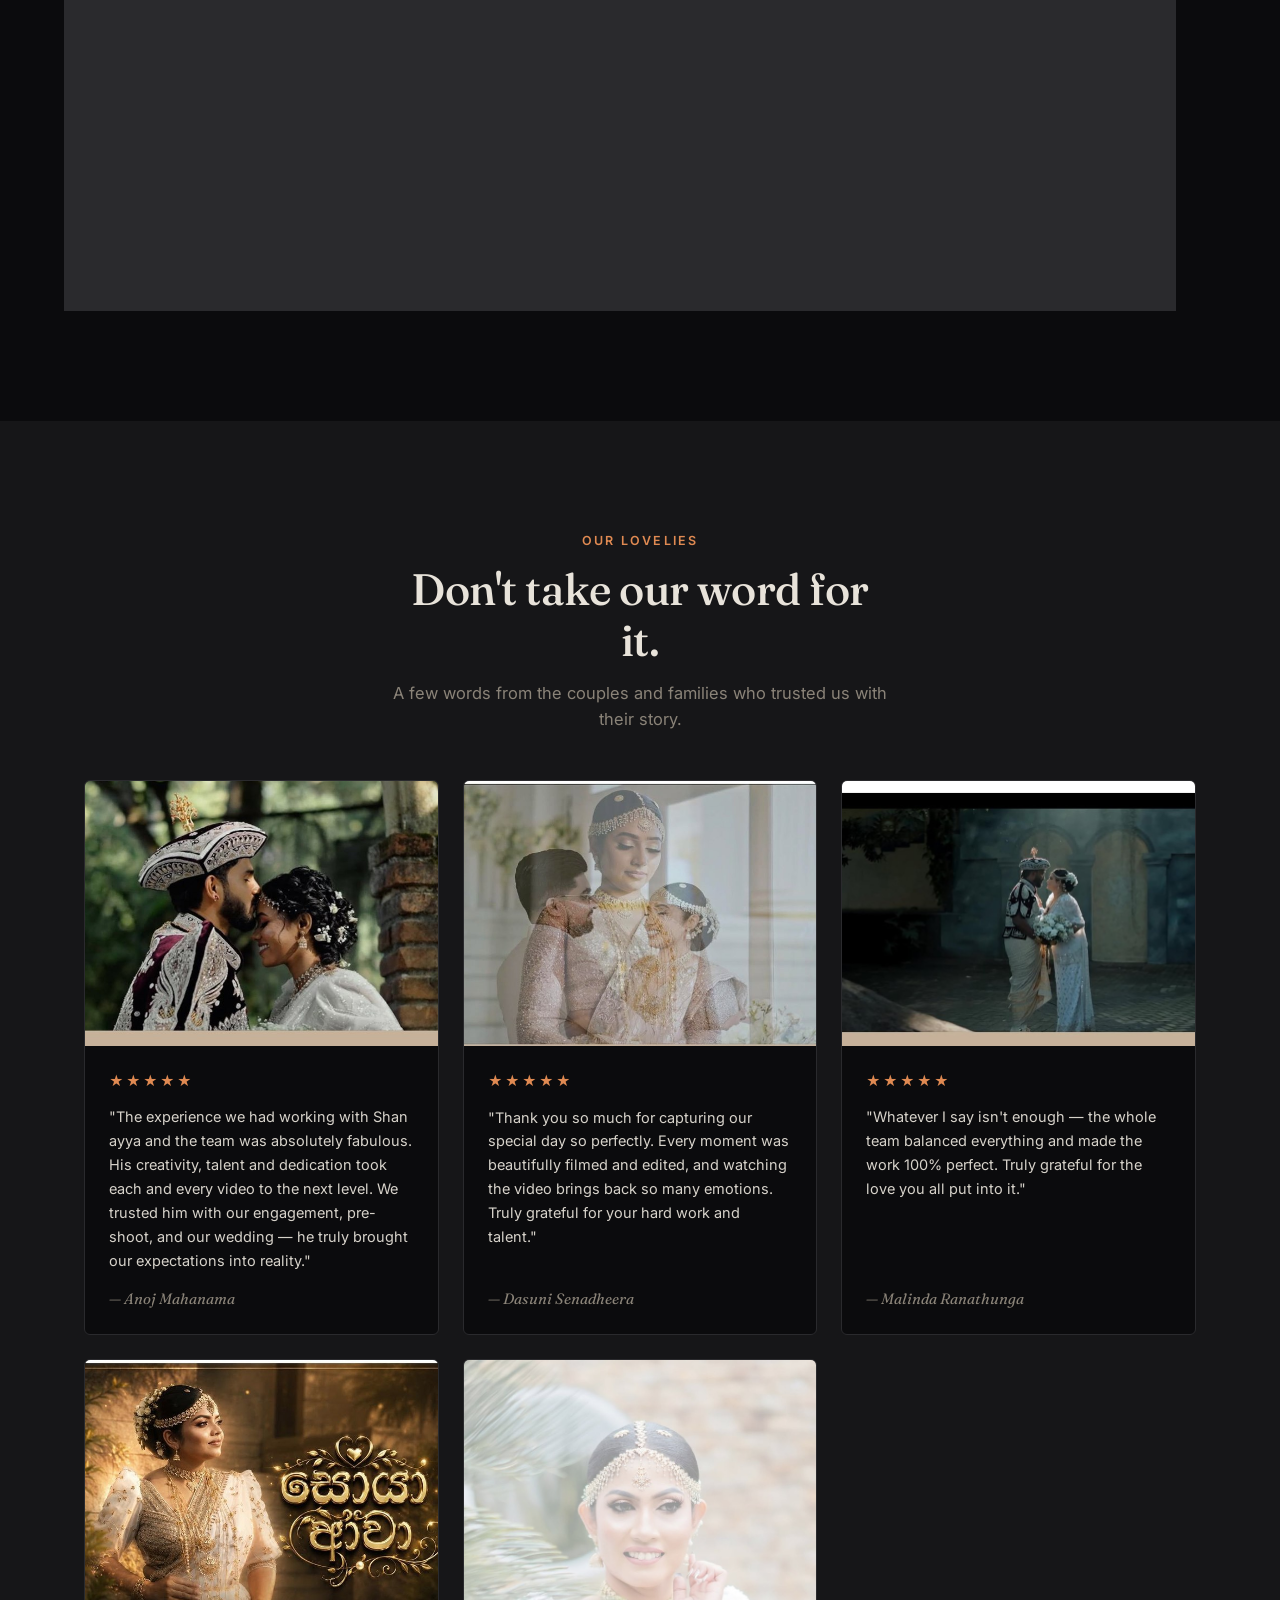
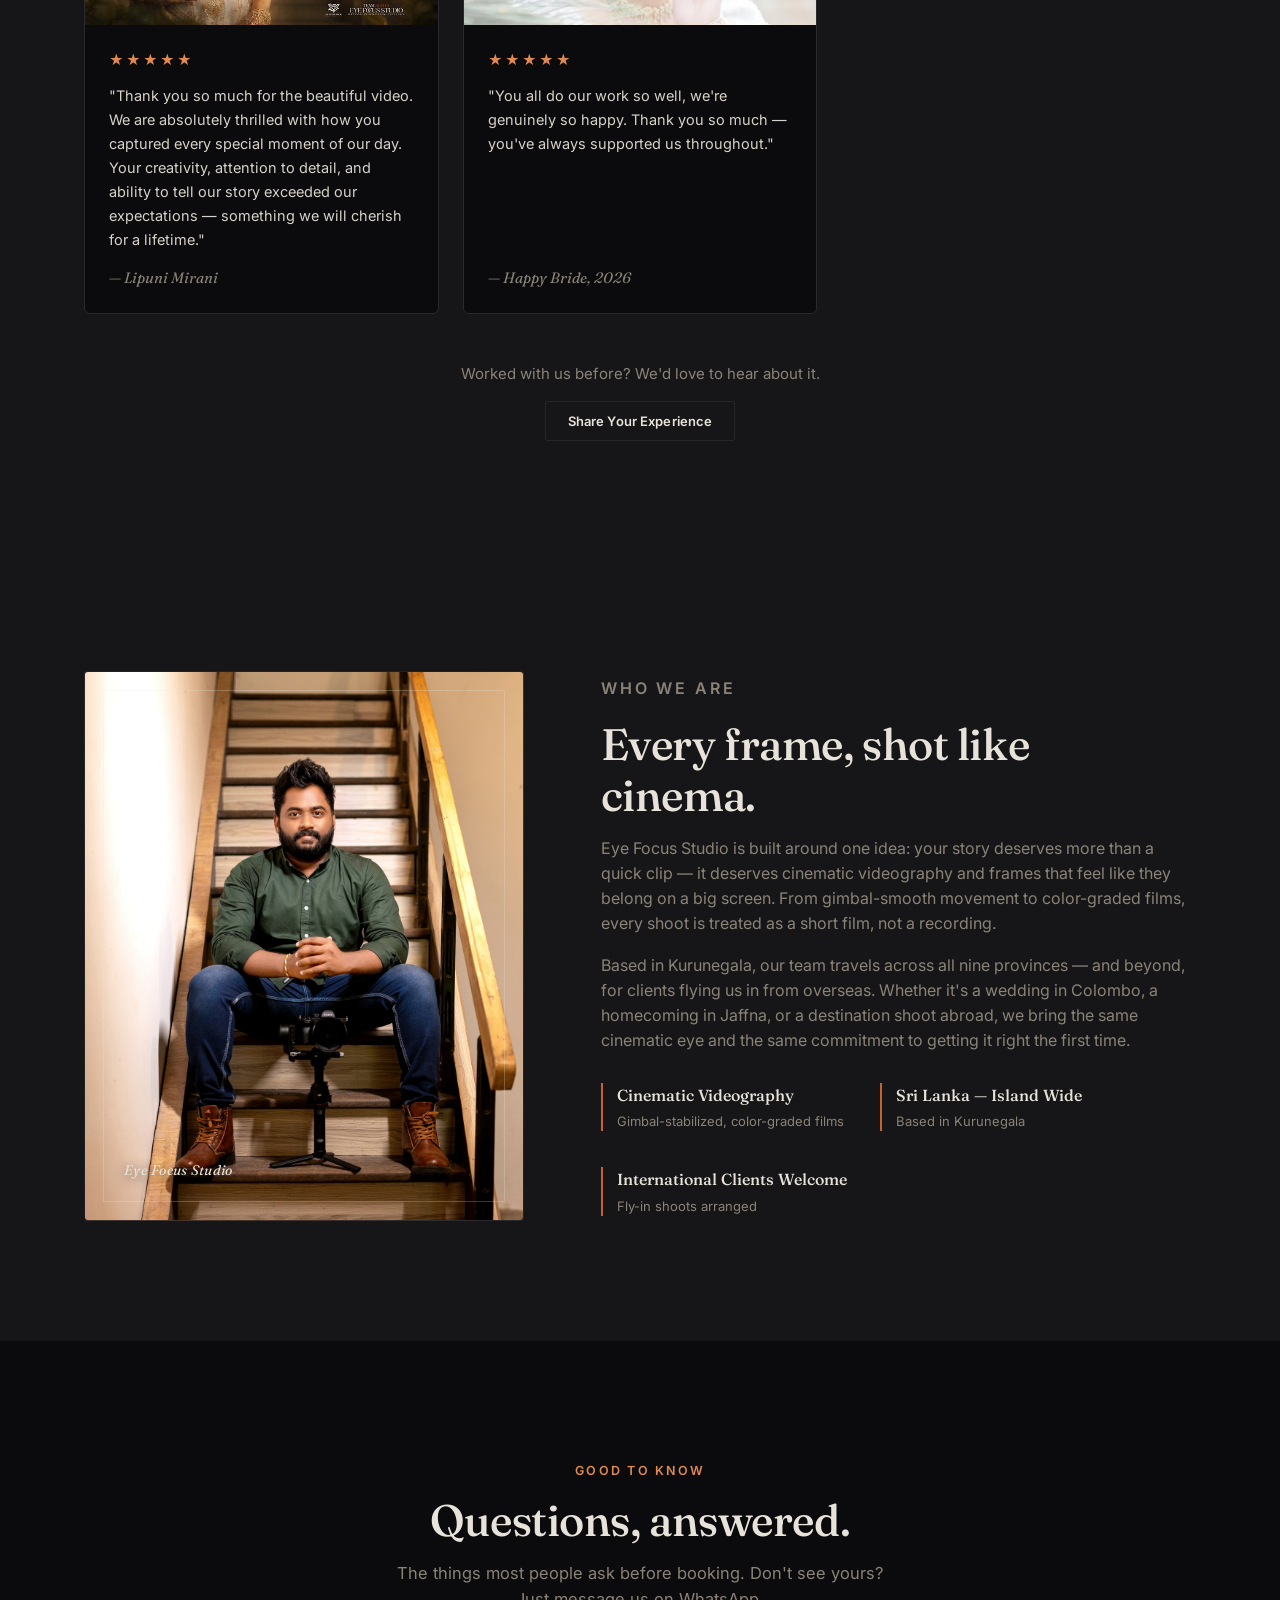
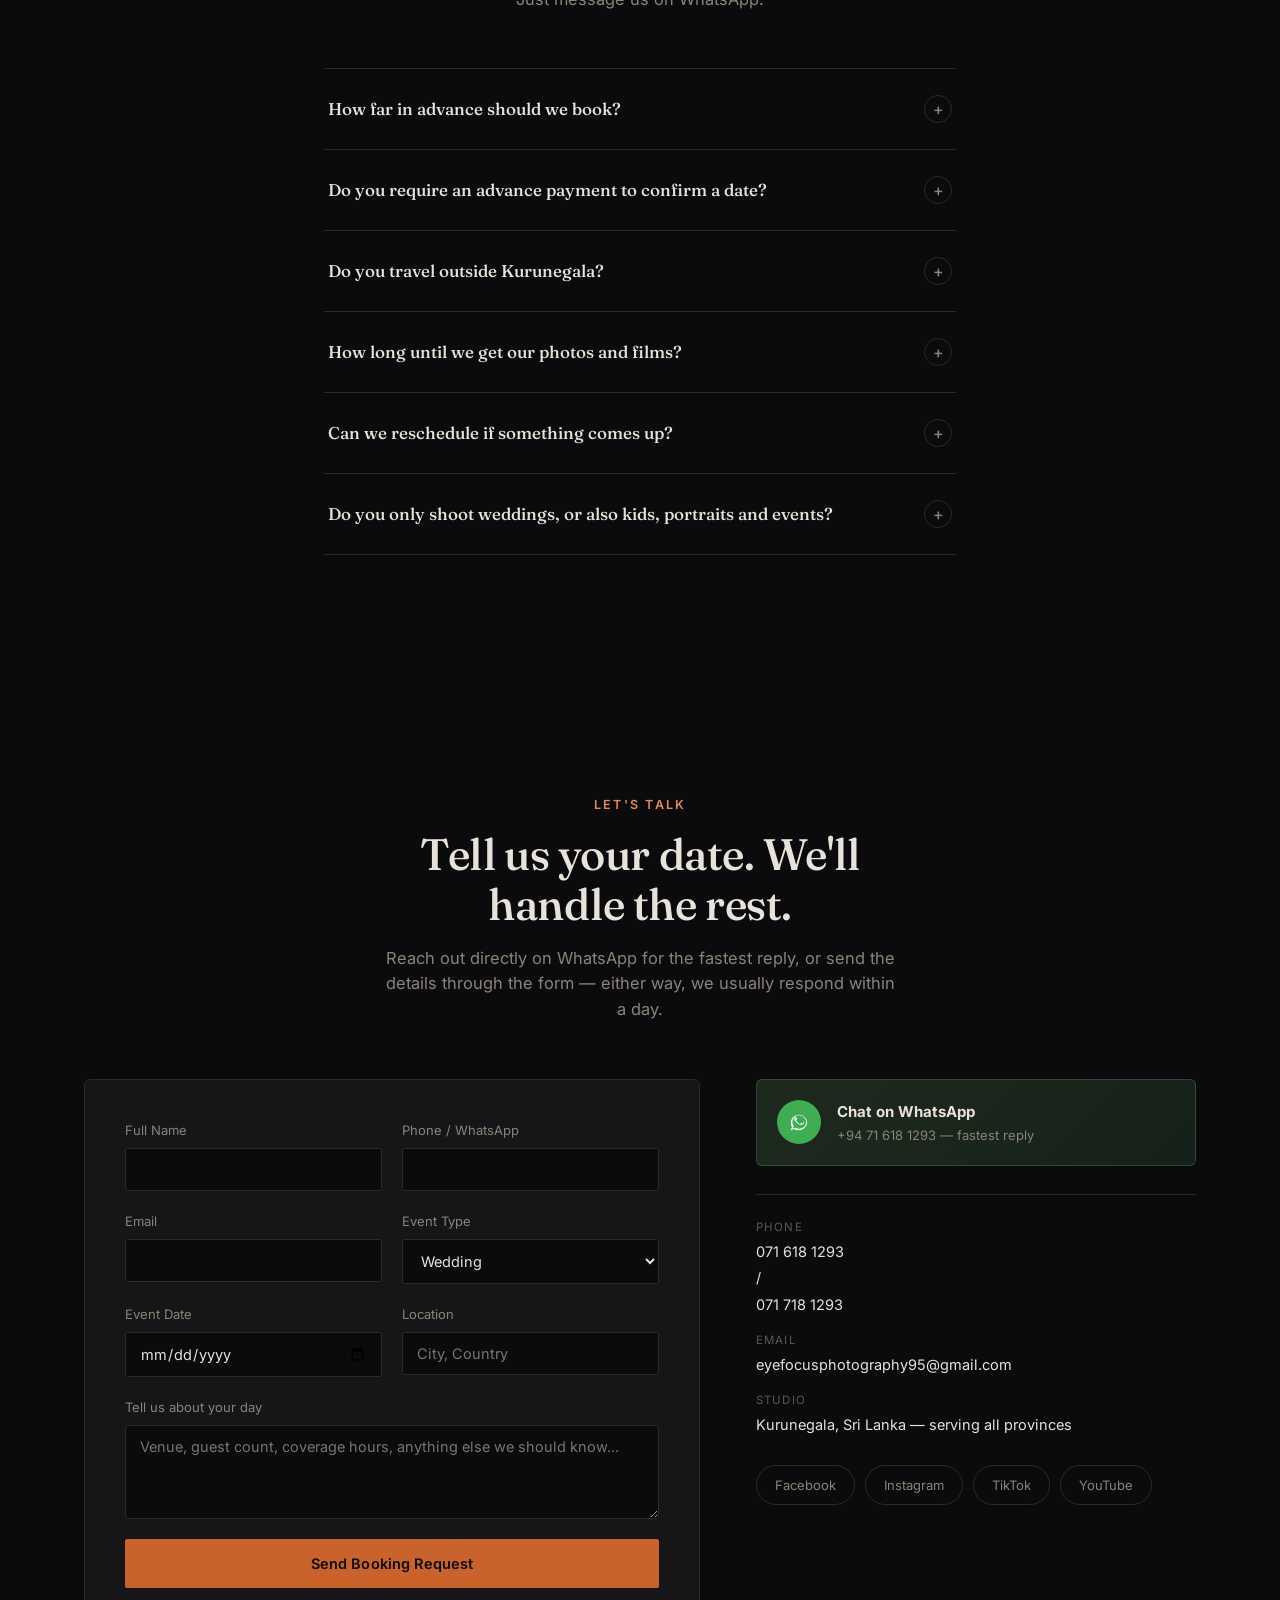
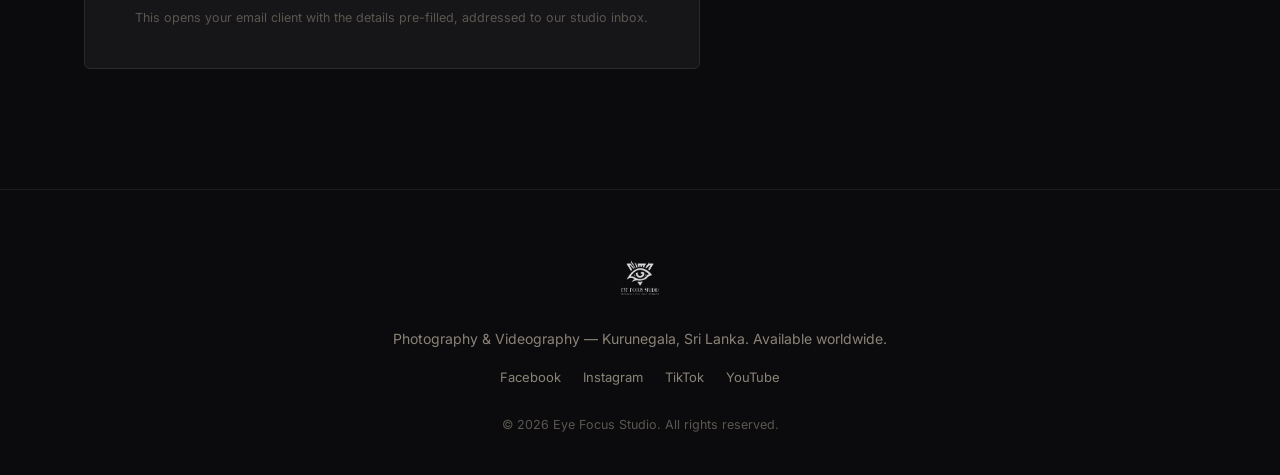
==== commit 9f2d7d41: "Add files via upload" ====
--- a/index.html
+++ b/index.html
@@ -10,6 +10,26 @@
 <meta property="og:title" content="Eye Focus Studio — Photography & Videography">
 <meta property="og:description" content="Based in Kurunegala. Serving all of Sri Lanka. Weddings, events, commercial work.">
 <meta property="og:type" content="website">
+<meta property="og:image" content="assets/og-image.jpg">
+<meta property="og:image:width" content="1200">
+<meta property="og:image:height" content="630">
+<meta property="og:url" content="https://www.facebook.com/eyefocusstudio1">
+<meta property="og:site_name" content="Eye Focus Studio">
+
+<!-- Twitter Card -->
+<meta name="twitter:card" content="summary_large_image">
+<meta name="twitter:title" content="Eye Focus Studio — Photography & Videography">
+<meta name="twitter:description" content="Based in Kurunegala. Serving all of Sri Lanka. Weddings, events, commercial work.">
+<meta name="twitter:image" content="assets/og-image.jpg">
+
+<!-- Favicons -->
+<link rel="icon" type="image/x-icon" href="assets/favicon/favicon.ico">
+<link rel="icon" type="image/png" sizes="32x32" href="assets/favicon/favicon-32.png">
+<link rel="icon" type="image/png" sizes="16x16" href="assets/favicon/favicon-16.png">
+<link rel="apple-touch-icon" sizes="180x180" href="assets/favicon/apple-touch-icon.png">
+<link rel="icon" type="image/png" sizes="192x192" href="assets/favicon/android-chrome-192.png">
+<link rel="icon" type="image/png" sizes="512x512" href="assets/favicon/android-chrome-512.png">
+<meta name="theme-color" content="#0d0d0d">
 
 <link rel="preconnect" href="https://fonts.googleapis.com">
 <link rel="preconnect" href="https://fonts.gstatic.com" crossorigin>
@@ -45,6 +65,7 @@
       <a href="#films">Films</a>
       <a href="#services">Services</a>
       <a href="#about">About</a>
+      <a href="#faq">FAQ</a>
       <a href="#contact" class="nav-cta">Book Now</a>
     </nav>
     <button class="nav-toggle" id="navToggle" aria-label="Open menu" aria-expanded="false">
@@ -56,6 +77,7 @@
     <a href="#films">Films</a>
     <a href="#services">Services</a>
     <a href="#about">About</a>
+    <a href="#faq">FAQ</a>
     <a href="#contact" class="nav-cta">Book Now</a>
   </div>
 </header>
@@ -202,6 +224,72 @@
         <div><strong>International Clients Welcome</strong><span>Fly-in shoots arranged</span></div>
       </div>
     </div>
+  </div>
+</section>
+
+<!-- FAQ -->
+<section class="faq-section" id="faq">
+  <div class="section-head">
+    <p class="eyebrow reveal">Good to Know</p>
+    <h2 class="section-title reveal">Questions, answered.</h2>
+    <p class="section-sub reveal">The things most people ask before booking. Don't see yours? Just message us on WhatsApp.</p>
+  </div>
+
+  <div class="faq-list reveal">
+    <details class="faq-item">
+      <summary>
+        <span>How far in advance should we book?</span>
+        <span class="faq-icon" aria-hidden="true">+</span>
+      </summary>
+      <div class="faq-answer">
+        <p>For weddings, 2–3 months ahead is ideal, especially for peak season dates (April, December, and weekends in general). Portraits, pre-shoots and smaller events can usually be arranged with a couple of weeks' notice — but the earlier you reach out, the more flexible we can be with timing.</p>
+      </div>
+    </details>
+    <details class="faq-item">
+      <summary>
+        <span>Do you require an advance payment to confirm a date?</span>
+        <span class="faq-icon" aria-hidden="true">+</span>
+      </summary>
+      <div class="faq-answer">
+        <p>Yes — a booking advance secures your date on our calendar, with the balance settled on or before the day of the shoot. We'll walk you through the exact amount and payment options once we've discussed your package over WhatsApp or email.</p>
+      </div>
+    </details>
+    <details class="faq-item">
+      <summary>
+        <span>Do you travel outside Kurunegala?</span>
+        <span class="faq-icon" aria-hidden="true">+</span>
+      </summary>
+      <div class="faq-answer">
+        <p>Always. We shoot island-wide — Colombo, Kandy, Jaffna, Galle, wherever your day takes us — and we've flown out for clients overseas too. Travel costs outside Kurunegala are added based on distance, and we'll quote that upfront with no surprises later.</p>
+      </div>
+    </details>
+    <details class="faq-item">
+      <summary>
+        <span>How long until we get our photos and films?</span>
+        <span class="faq-icon" aria-hidden="true">+</span>
+      </summary>
+      <div class="faq-answer">
+        <p>You'll get a same-week sneak peek of your favorites so you don't have to wait to relive the day. Fully edited photo galleries and the cinematic highlight film typically follow within 3–4 weeks, depending on the season and how many shoots we have queued.</p>
+      </div>
+    </details>
+    <details class="faq-item">
+      <summary>
+        <span>Can we reschedule if something comes up?</span>
+        <span class="faq-icon" aria-hidden="true">+</span>
+      </summary>
+      <div class="faq-answer">
+        <p>Life happens — weather, venues, family emergencies. Let us know as early as possible and we'll do our best to move your date to a new one at no extra charge, subject to our availability. Advances paid are carried over to the rescheduled date.</p>
+      </div>
+    </details>
+    <details class="faq-item">
+      <summary>
+        <span>Do you only shoot weddings, or also kids, portraits and events?</span>
+        <span class="faq-icon" aria-hidden="true">+</span>
+      </summary>
+      <div class="faq-answer">
+        <p>Weddings are a big part of what we do, but far from all of it. Birthday and kids' photography, family portraits, graduations, homecomings, and commercial/brand shoots are all part of the studio's regular work — have a look through the "Kids," "Portraits," "Events" and "Commercial" tabs in our gallery above.</p>
+      </div>
+    </details>
   </div>
 </section>
 
--- a/style.css
+++ b/style.css
@@ -804,6 +804,86 @@
 @media (max-width: 860px){
   .about-grid{ grid-template-columns: 1fr; }
   .about-visual{ max-width: 360px; margin: 0 auto; }
+}
+
+/* ============================================================
+   FAQ
+   ============================================================ */
+.faq-section{
+  padding: 120px 0;
+}
+.faq-section .section-head{
+  text-align: center;
+  max-width: 640px;
+  margin: 0 auto 56px;
+}
+.faq-section .section-title{ margin-left: auto; margin-right: auto; }
+.faq-section .section-sub{ margin-left: auto; margin-right: auto; }
+.faq-list{
+  max-width: 760px;
+  margin: 0 auto;
+  padding: 0 var(--pad);
+  display: flex;
+  flex-direction: column;
+}
+.faq-item{
+  border-bottom: 1px solid var(--hairline);
+}
+.faq-item:first-child{
+  border-top: 1px solid var(--hairline);
+}
+.faq-item summary{
+  list-style: none;
+  cursor: pointer;
+  display: flex;
+  align-items: center;
+  justify-content: space-between;
+  gap: 20px;
+  padding: 26px 4px;
+  font-family: var(--font-display);
+  font-weight: 500;
+  font-size: 17px;
+  color: var(--ivory);
+  transition: color 0.3s var(--ease);
+}
+.faq-item summary::-webkit-details-marker{ display: none; }
+.faq-item summary:hover{ color: var(--amber-soft); }
+.faq-icon{
+  flex-shrink: 0;
+  width: 28px;
+  height: 28px;
+  border: 1px solid var(--hairline);
+  border-radius: 50%;
+  display: flex;
+  align-items: center;
+  justify-content: center;
+  font-size: 16px;
+  font-family: var(--font-body);
+  color: var(--stone);
+  transition: transform 0.35s var(--ease), background 0.3s var(--ease), color 0.3s var(--ease);
+}
+.faq-item[open] .faq-icon{
+  transform: rotate(45deg);
+  background: var(--amber);
+  color: var(--bg);
+  border-color: var(--amber);
+}
+.faq-answer{
+  overflow: hidden;
+  padding: 0 4px 26px;
+}
+.faq-answer p{
+  margin: 0;
+  color: var(--stone);
+  font-size: 15px;
+  line-height: 1.7;
+  max-width: 640px;
+}
+.faq-item[open] summary{ color: var(--amber-soft); }
+
+@media (max-width: 560px){
+  .faq-item summary{ font-size: 15.5px; padding: 20px 2px; gap: 14px; }
+  .faq-answer{ padding: 0 2px 20px; }
 }
 
 /* ============================================================
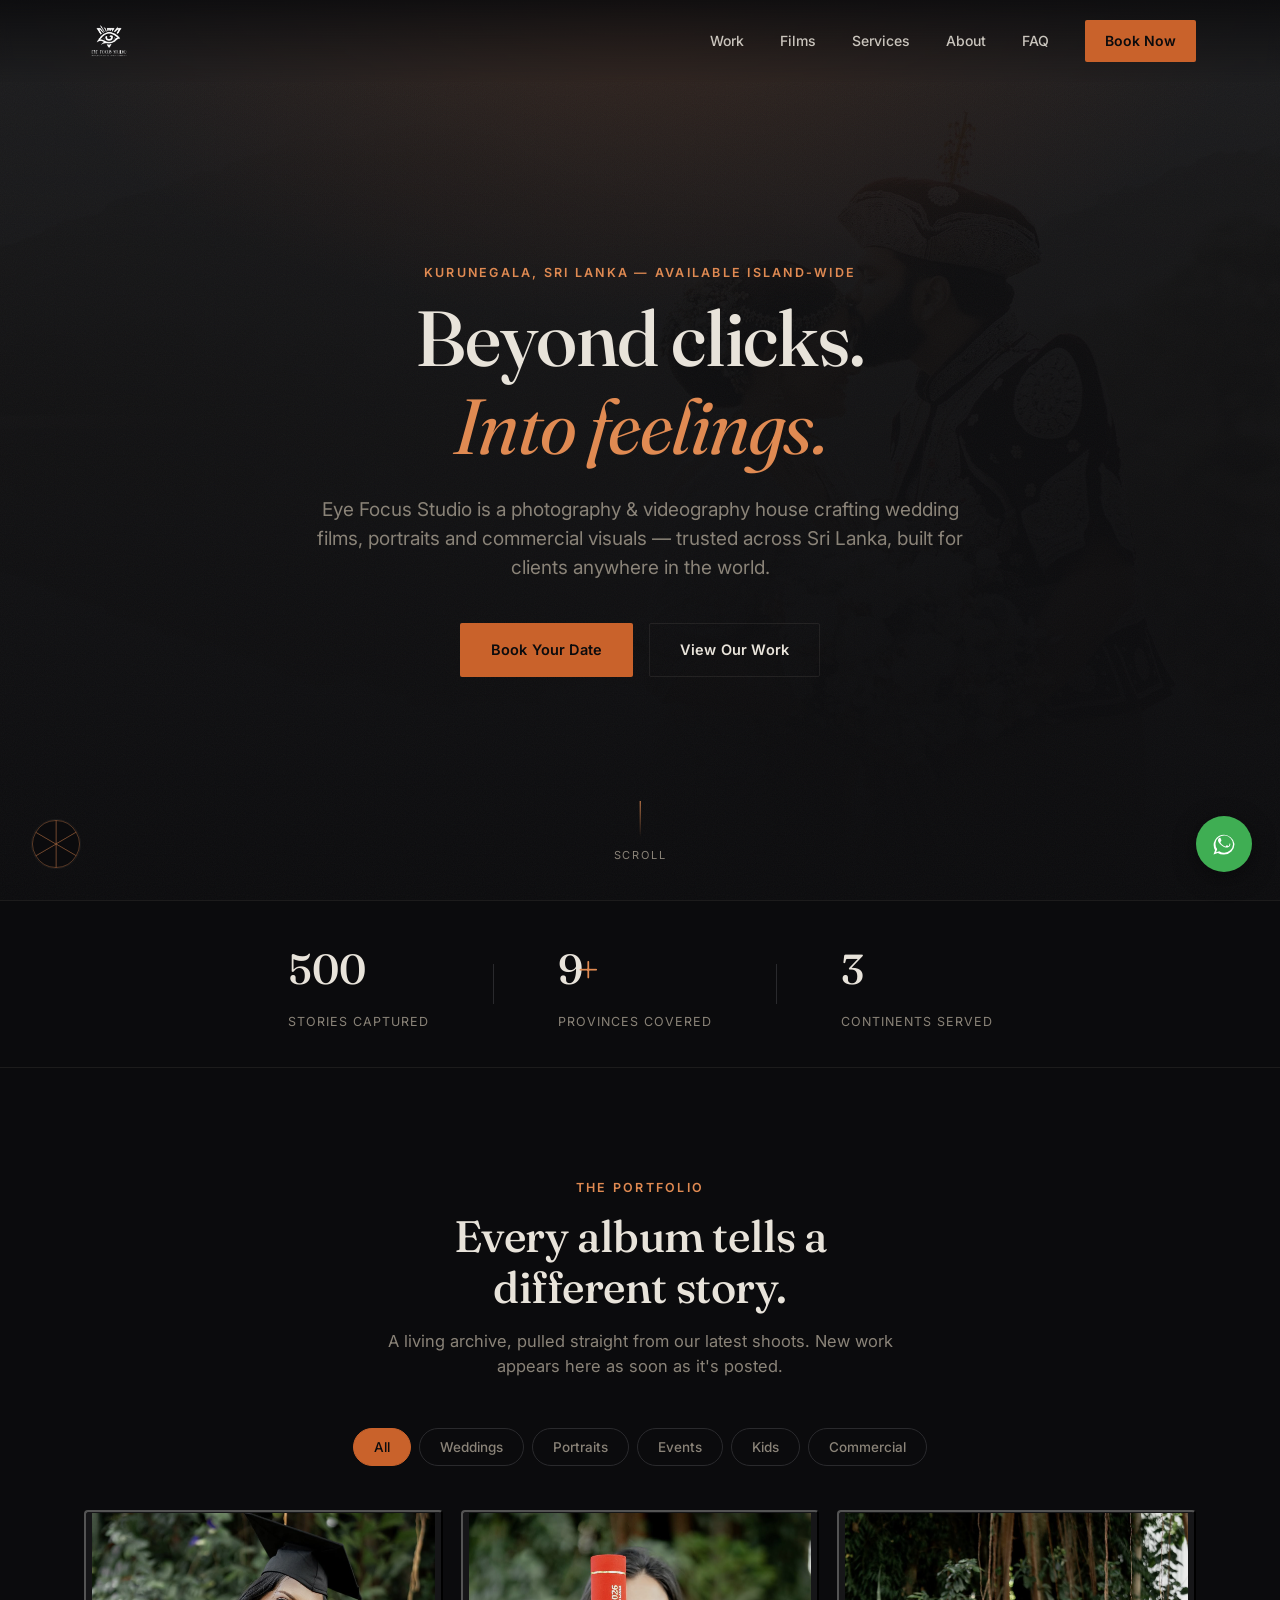
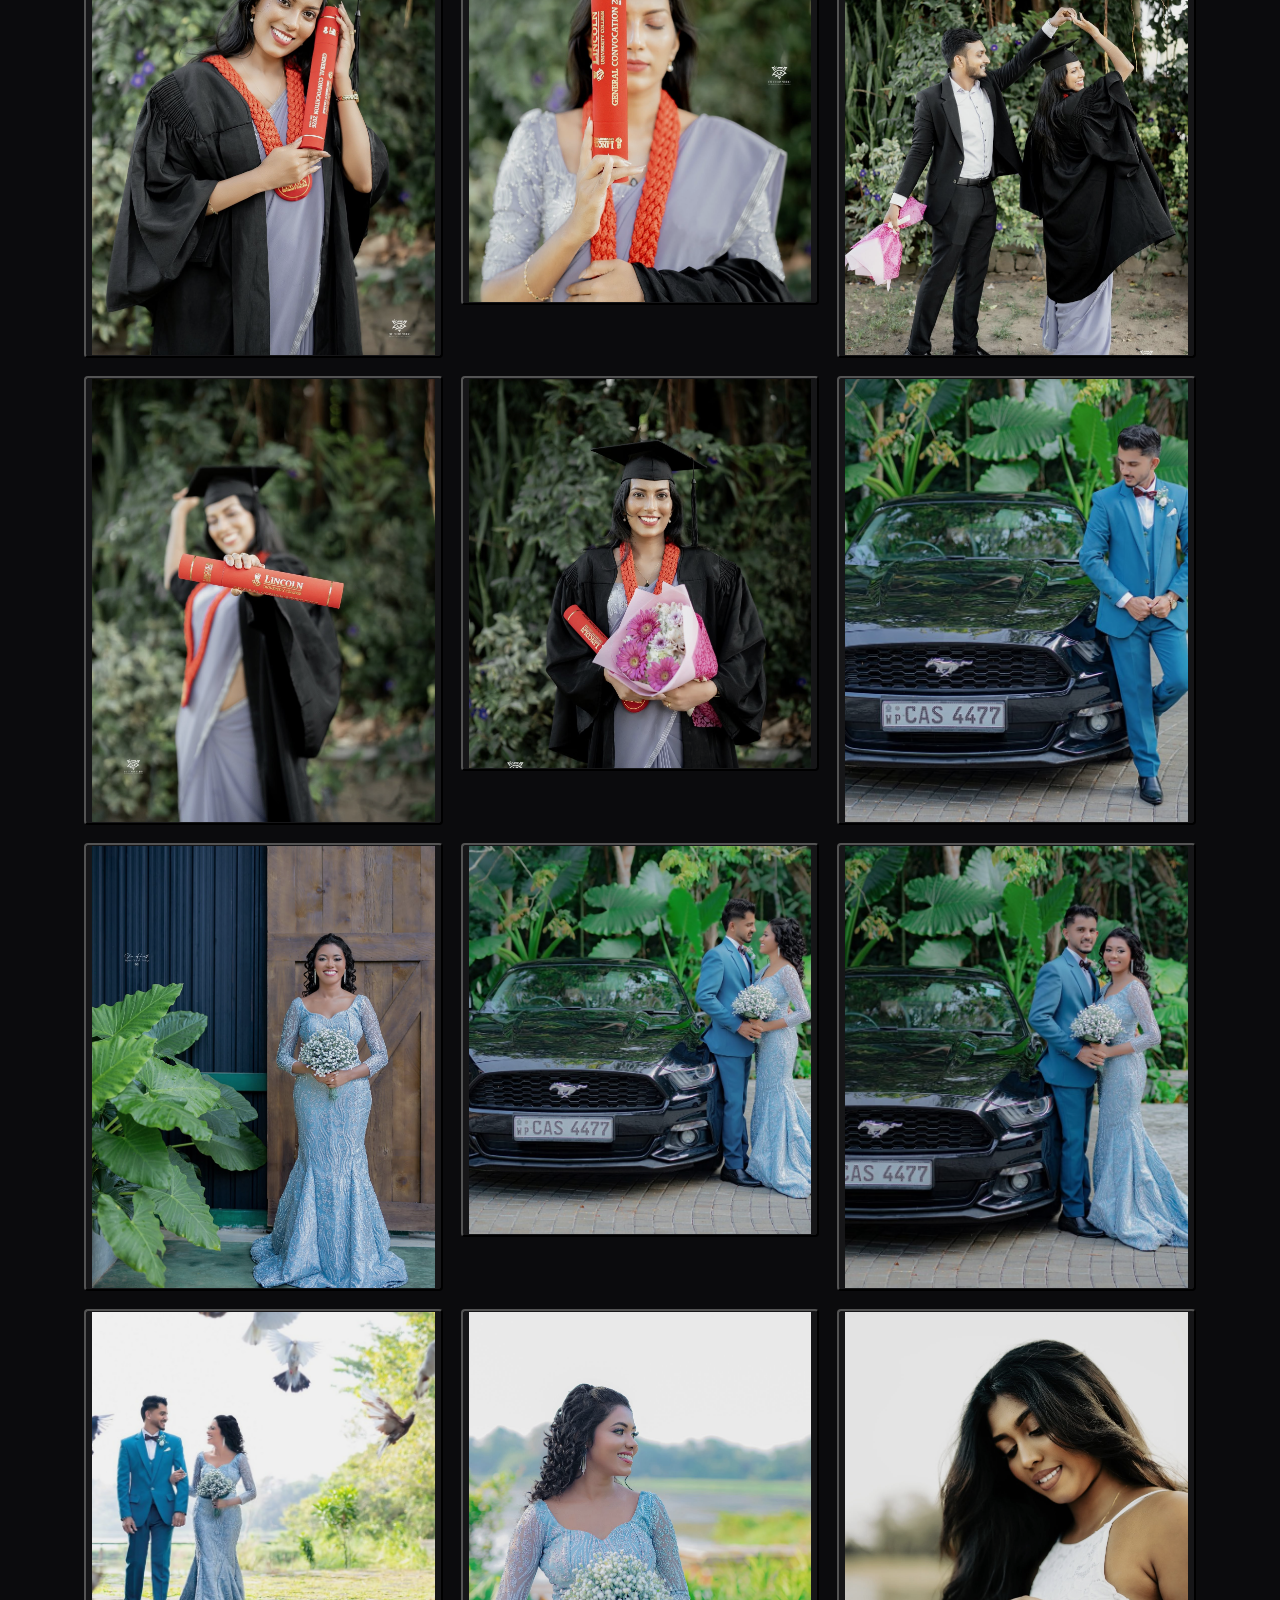
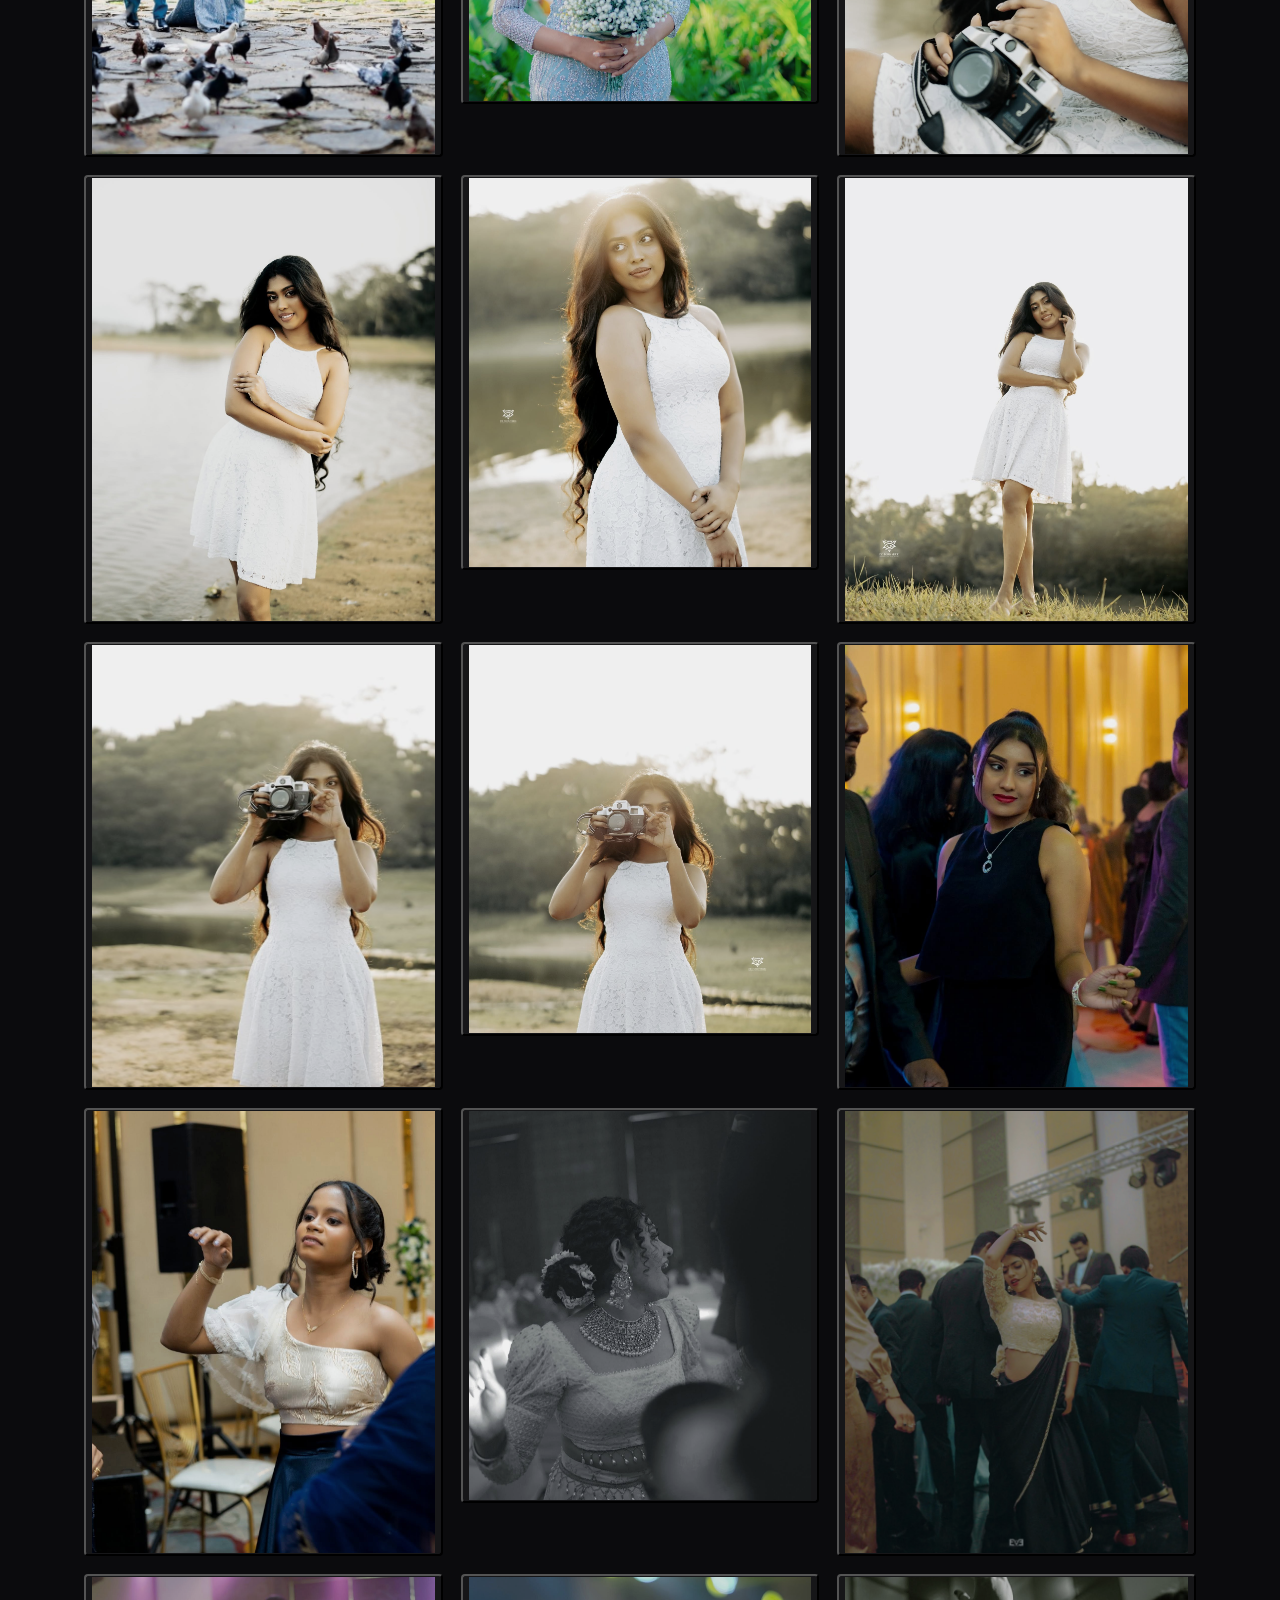
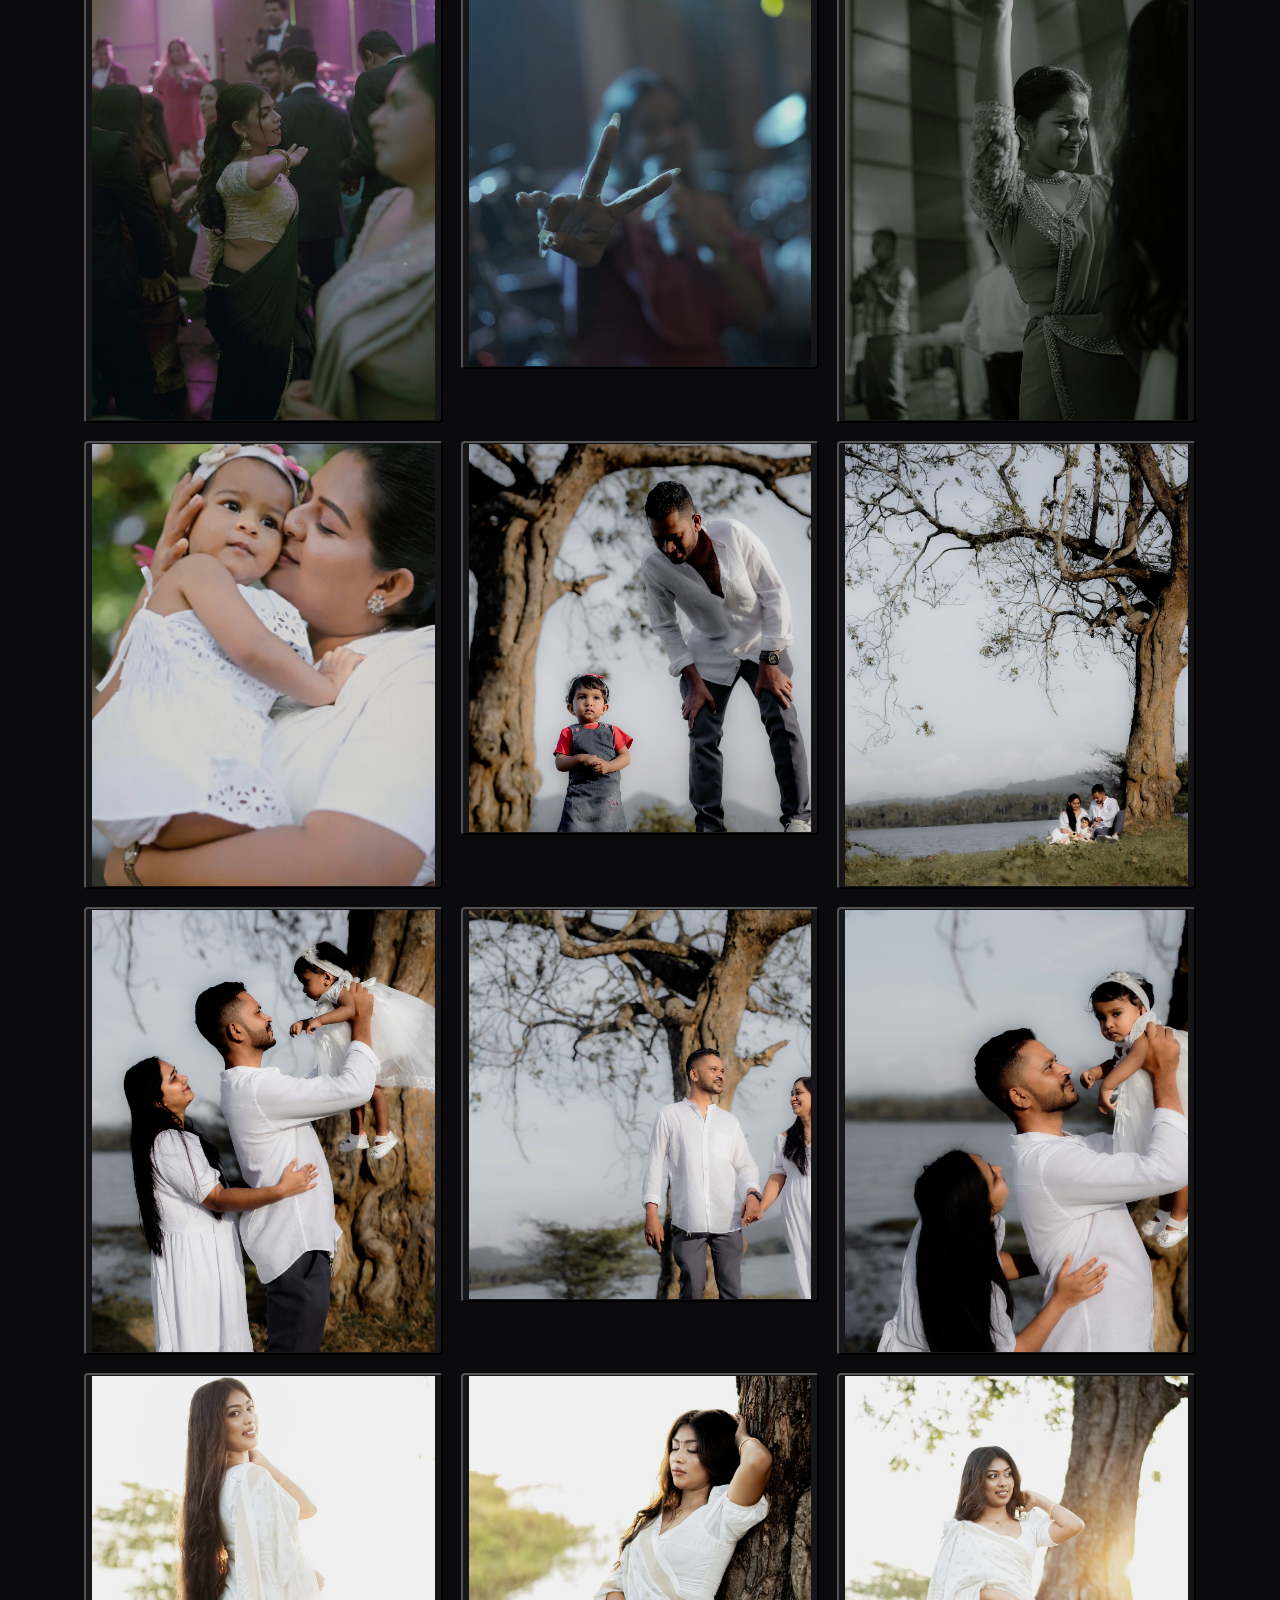
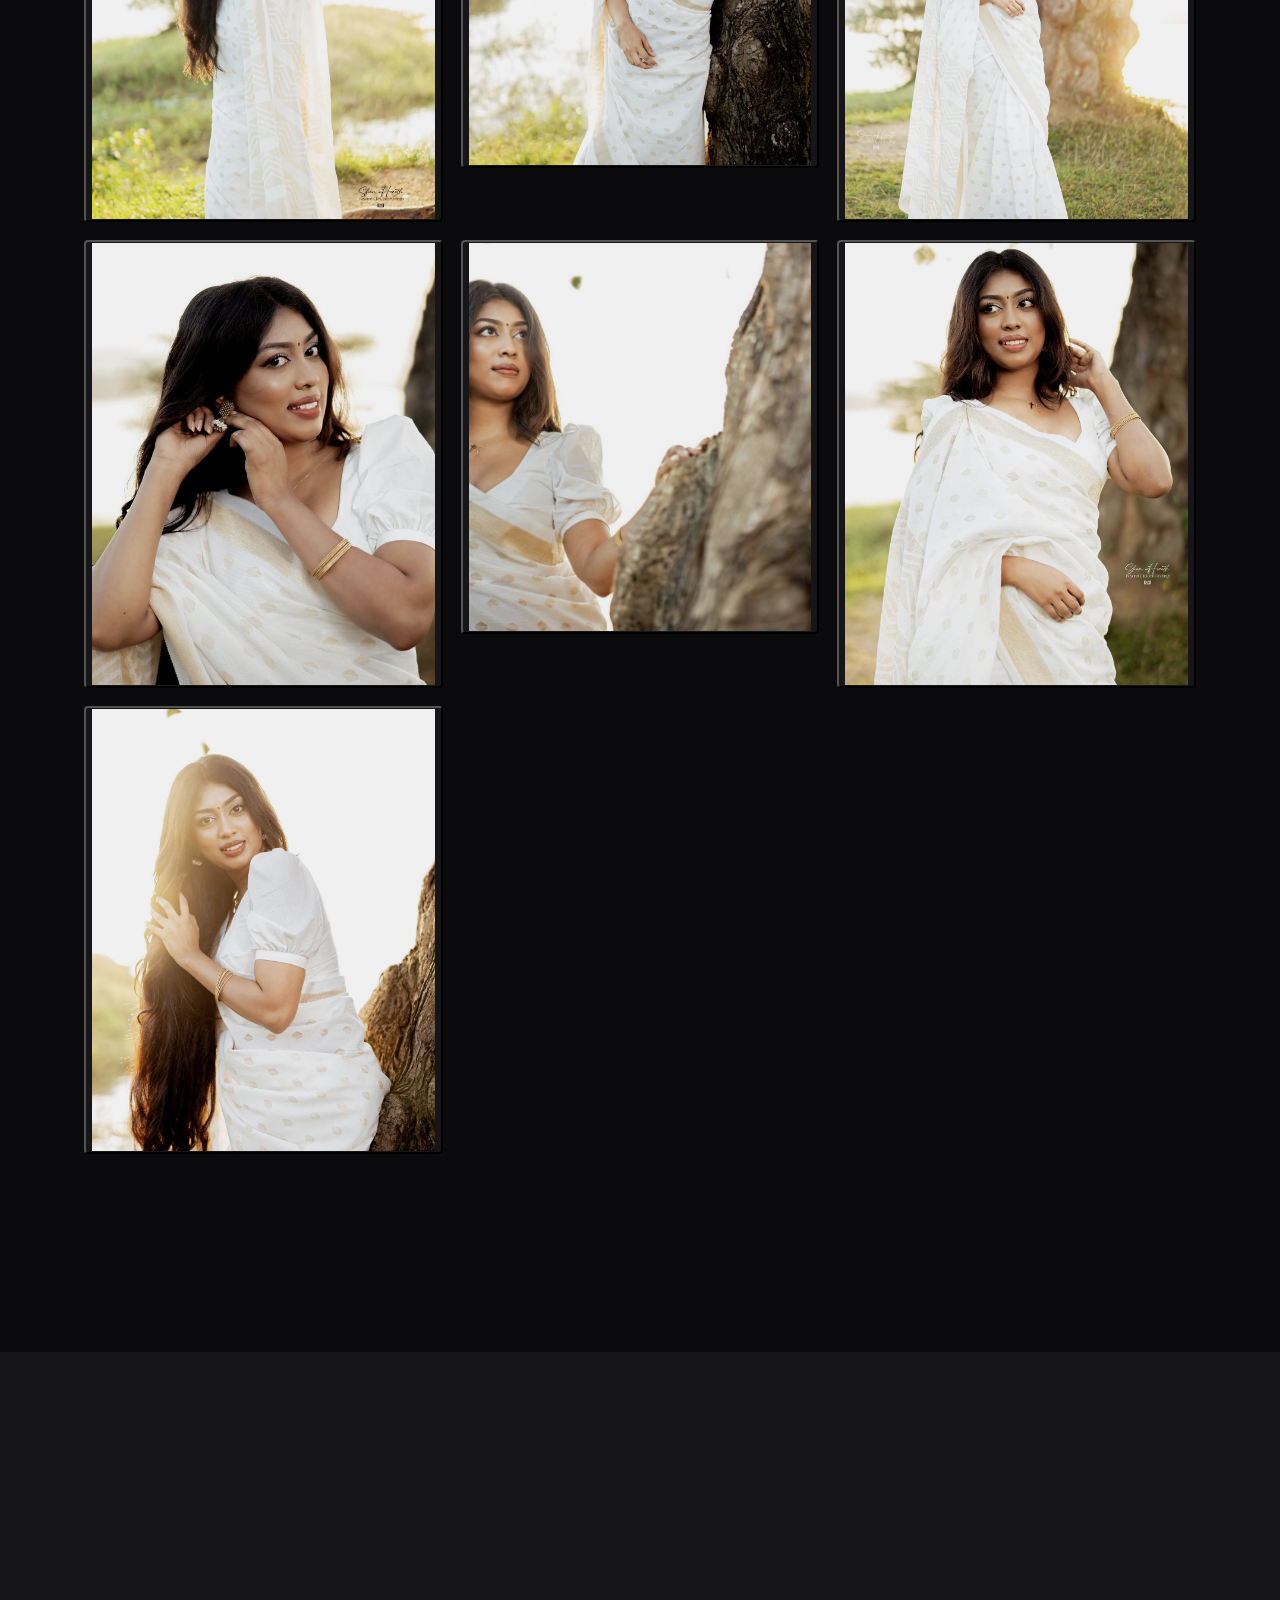
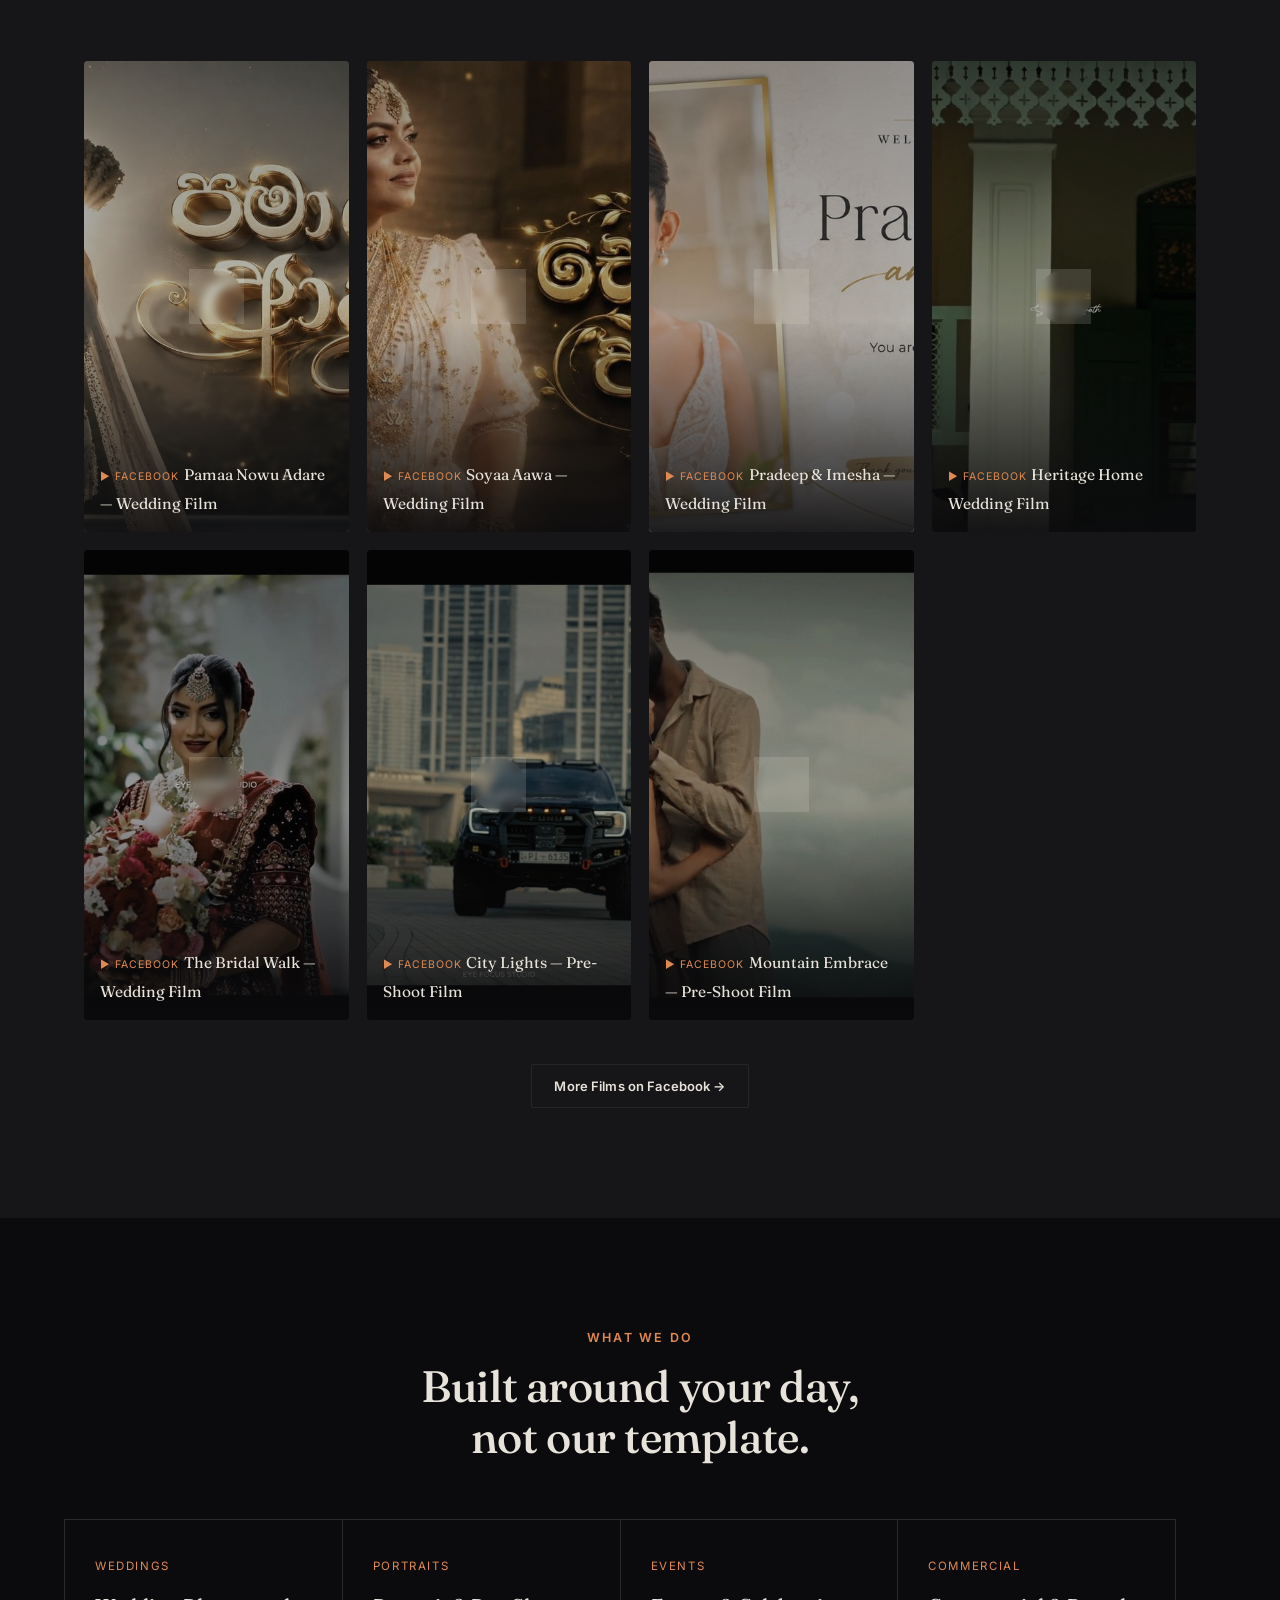
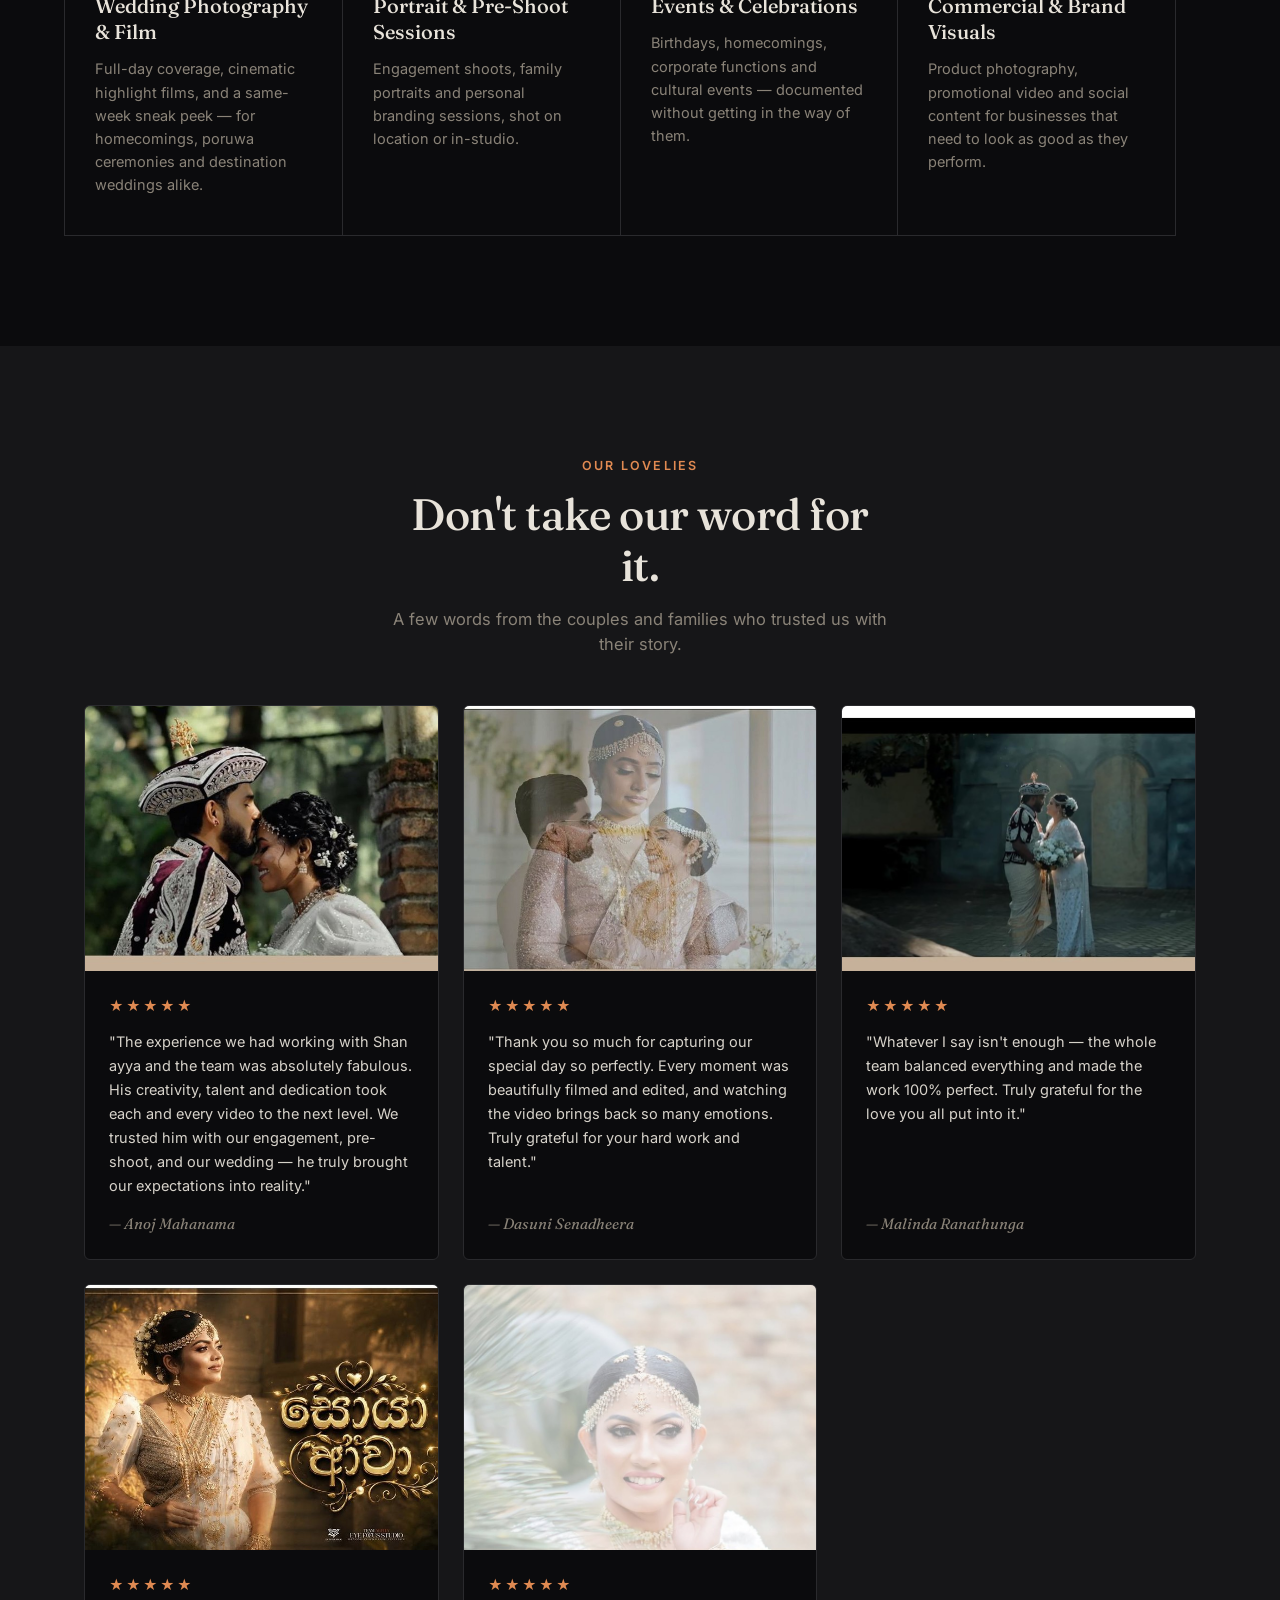
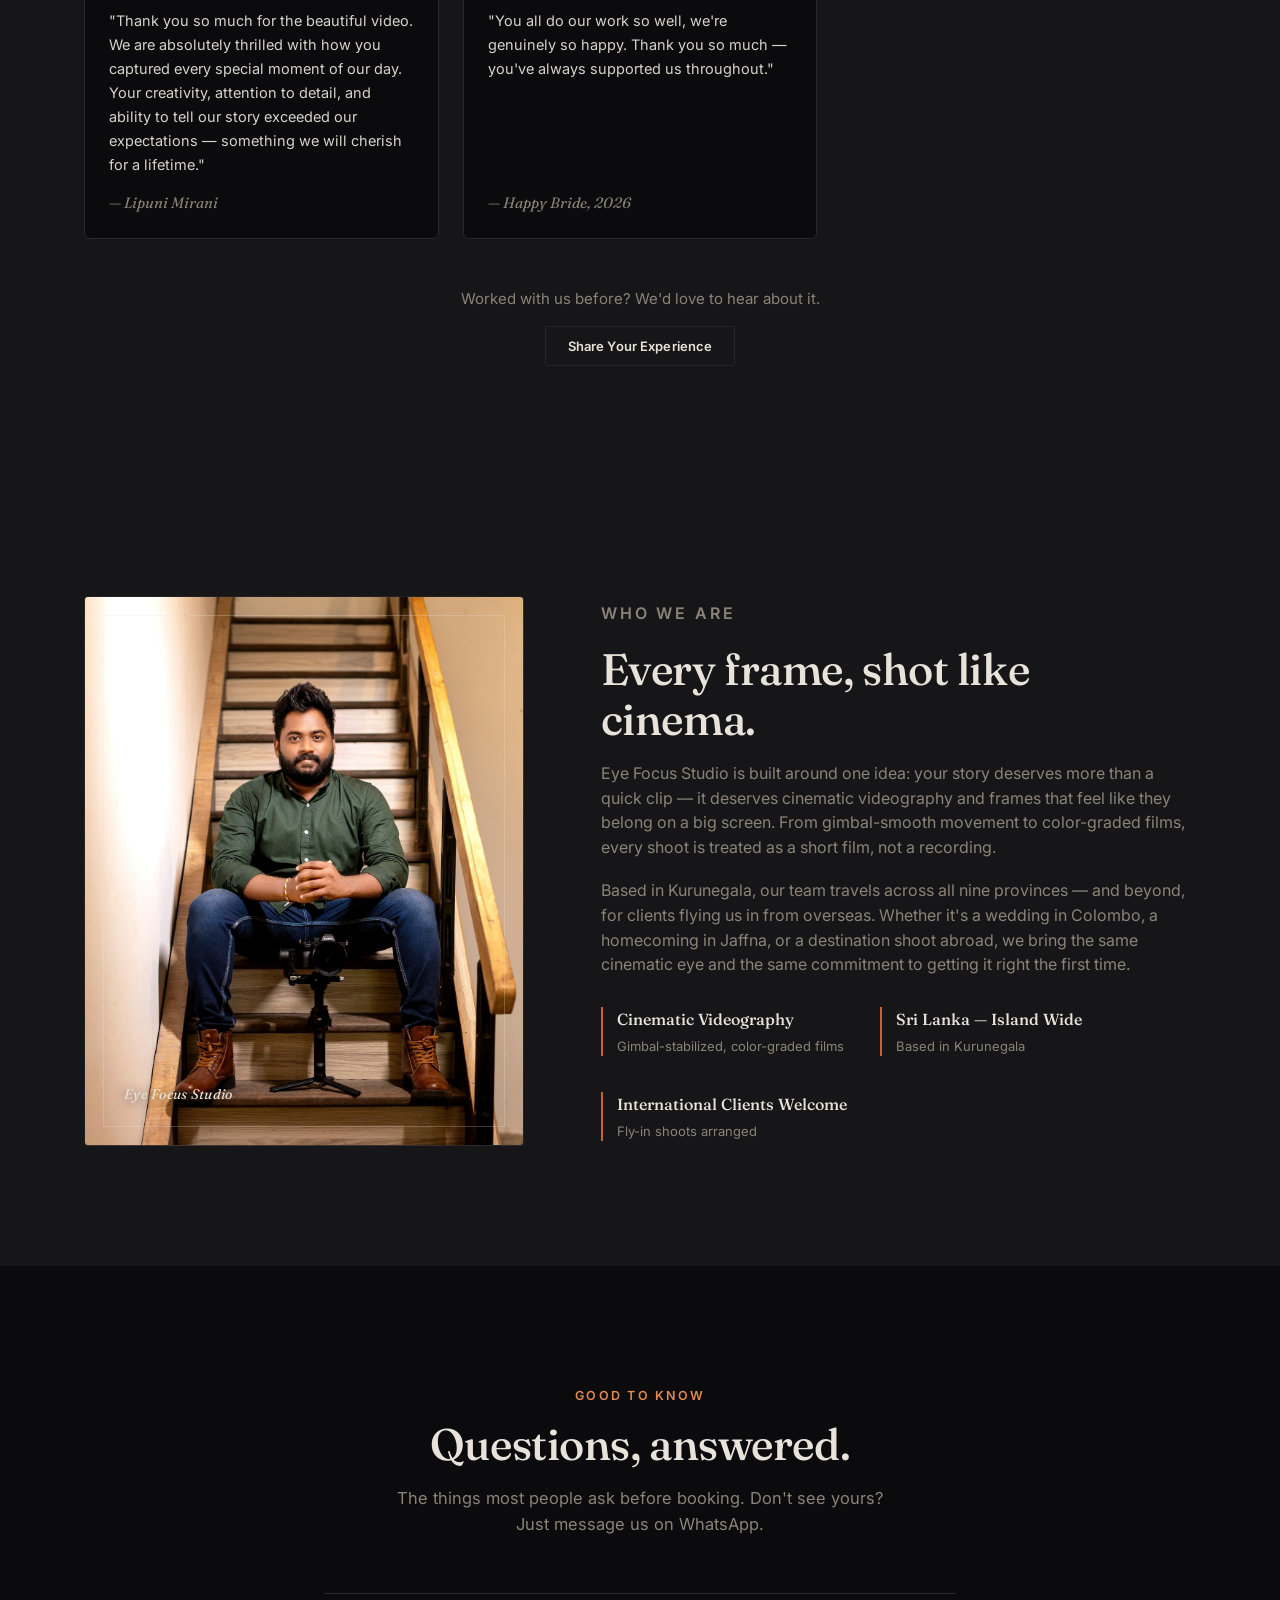
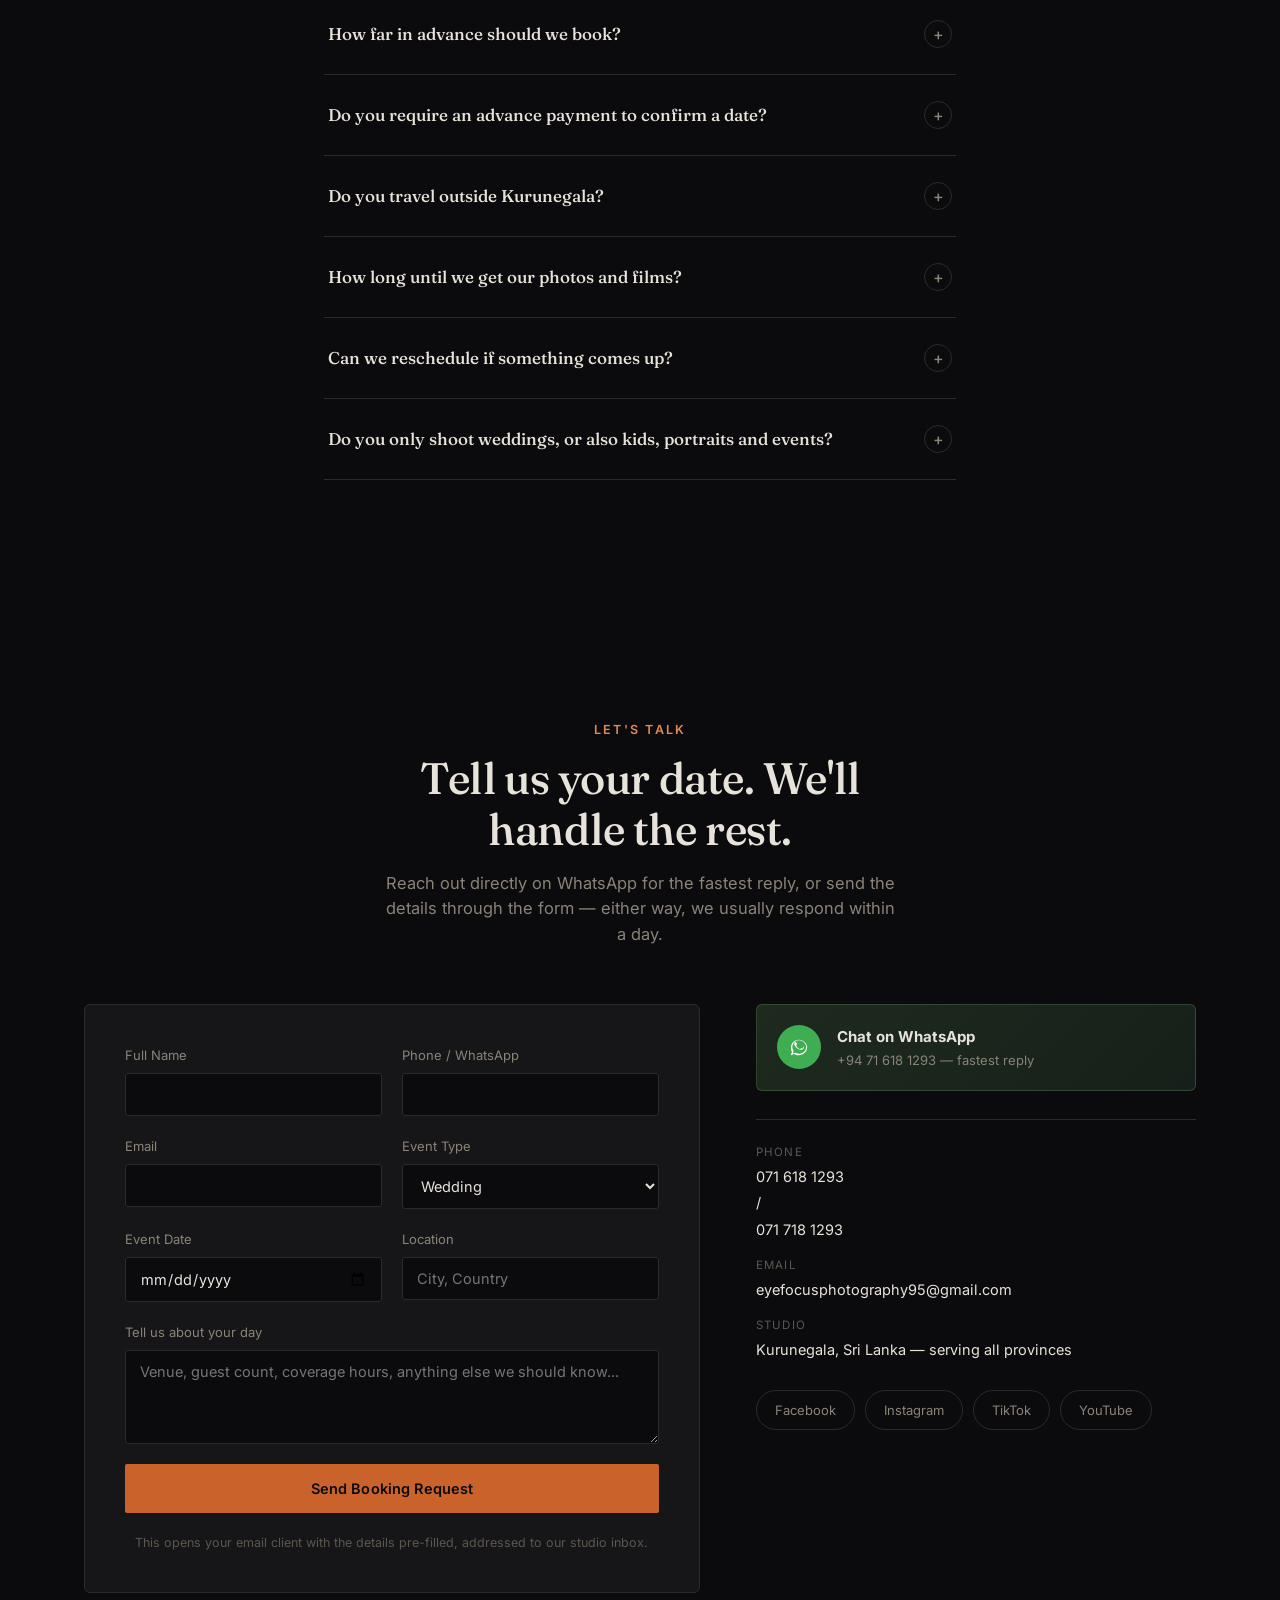
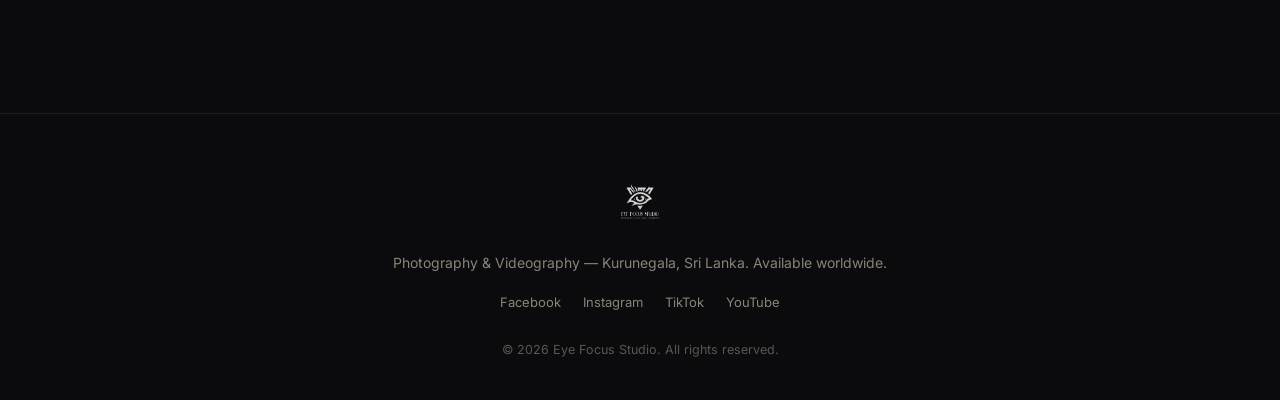
==== commit cdaf0f05: "Add files via upload" ====
--- a/index.html
+++ b/index.html
@@ -110,22 +110,26 @@
 </section>
 
 <!-- TRUST STRIP -->
-<section class="trust-strip">
+<div class="reveal-3d-wrap">
+<section class="trust-strip reveal-3d">
   <div class="trust-inner">
     <div class="trust-item"><span class="trust-num" data-count="500">0</span><span class="trust-label">Stories Captured</span></div>
     <div class="trust-divider"></div>
-    <div class="trust-item"><span class="trust-num" data-count="9">0</span><span class="trust-plus">+</span><span class="trust-label">Provinces Covered</span></div>
+    <div class="trust-item"><div class="trust-num-row"><span class="trust-num" data-count="9">0</span><span class="trust-plus">+</span></div><span class="trust-label">Provinces Covered</span></div>
     <div class="trust-divider"></div>
     <div class="trust-item"><span class="trust-num" data-count="3">0</span><span class="trust-label">Continents Served</span></div>
   </div>
 </section>
+</div>
 
 <!-- GALLERY / WORK -->
 <section class="gallery-section" id="work">
-  <div class="section-head">
+  <div class="reveal-3d-wrap">
+  <div class="section-head reveal-3d">
     <p class="eyebrow reveal">The Portfolio</p>
     <h2 class="section-title reveal">Every album tells a different story.</h2>
     <p class="section-sub reveal">A living archive, pulled straight from our latest shoots. New work appears here as soon as it's posted.</p>
+  </div>
   </div>
 
   <div class="album-tabs reveal" id="albumTabs" role="tablist" aria-label="Photo albums">
@@ -147,11 +151,13 @@
 
 <!-- FILMS -->
 <section class="films-section" id="films">
-  <div class="section-head">
+  <div class="reveal-3d-wrap">
+  <div class="section-head reveal-3d">
     <p class="eyebrow reveal">In Motion</p>
     <h2 class="section-title reveal">Watch the films.</h2>
     <p class="section-sub reveal">Tap any film to watch the full cut on the platform it was made for — no slow embeds, just the story.</p>
   </div>
+  </div>
 
   <div class="films-grid" id="filmsGrid"><!-- injected by JS --></div>
 
@@ -162,9 +168,11 @@
 
 <!-- SERVICES -->
 <section class="services-section" id="services">
-  <div class="section-head">
+  <div class="reveal-3d-wrap">
+  <div class="section-head reveal-3d">
     <p class="eyebrow reveal">What We Do</p>
     <h2 class="section-title reveal">Built around your day, not our template.</h2>
+  </div>
   </div>
   <div class="services-grid">
     <article class="service-card reveal">
@@ -192,11 +200,13 @@
 
 <!-- TESTIMONIALS -->
 <section class="testimonials-section" id="testimonials">
-  <div class="section-head">
+  <div class="reveal-3d-wrap">
+  <div class="section-head reveal-3d">
     <p class="eyebrow reveal">Our Lovelies</p>
     <h2 class="section-title reveal">Don't take our word for it.</h2>
     <p class="section-sub reveal">A few words from the couples and families who trusted us with their story.</p>
   </div>
+  </div>
 
   <div class="testimonials-grid" id="testimonialsGrid"><!-- injected by JS --></div>
 
@@ -208,7 +218,8 @@
 
 <!-- ABOUT -->
 <section class="about-section" id="about">
-  <div class="about-grid">
+  <div class="reveal-3d-wrap">
+  <div class="about-grid reveal-3d">
     <div class="about-visual reveal">
       <img src="assets/photos/about.jpg" alt="Eye Focus Studio photographer on set with camera and gimbal" class="about-photo">
       <div class="about-frame"></div>
@@ -225,15 +236,18 @@
       </div>
     </div>
   </div>
+  </div>
 </section>
 
 <!-- FAQ -->
 <section class="faq-section" id="faq">
-  <div class="section-head">
+  <div class="reveal-3d-wrap">
+  <div class="section-head reveal-3d">
     <p class="eyebrow reveal">Good to Know</p>
     <h2 class="section-title reveal">Questions, answered.</h2>
     <p class="section-sub reveal">The things most people ask before booking. Don't see yours? Just message us on WhatsApp.</p>
   </div>
+  </div>
 
   <div class="faq-list reveal">
     <details class="faq-item">
@@ -296,10 +310,12 @@
 <!-- CONTACT / BOOKING -->
 <section class="contact-section" id="contact">
   <div class="contact-inner">
-    <div class="contact-head">
+    <div class="reveal-3d-wrap">
+    <div class="contact-head reveal-3d">
       <p class="eyebrow reveal">Let's Talk</p>
       <h2 class="section-title reveal">Tell us your date. We'll handle the rest.</h2>
       <p class="section-sub reveal">Reach out directly on WhatsApp for the fastest reply, or send the details through the form — either way, we usually respond within a day.</p>
+    </div>
     </div>
 
     <div class="contact-body">
@@ -461,6 +477,7 @@
 </a>
 
 <script src="data.js"></script>
+<script src="seasonal.js"></script>
 <script src="script.js"></script>
 </body>
 </html>
--- a/style.css
+++ b/style.css
@@ -101,6 +101,29 @@
   transform: translateY(0);
 }
 
+/* ---------- Reveal-on-scroll: 3D tilt (whole sections) ---------- */
+.reveal-3d-wrap{
+  perspective: 1400px;
+  overflow: hidden;
+}
+.reveal-3d{
+  opacity: 0;
+  transform: rotateX(10deg) translateY(50px) scale(0.96);
+  transform-origin: top center;
+  transition:
+    opacity 1s cubic-bezier(0.22, 1, 0.36, 1),
+    transform 1s cubic-bezier(0.22, 1, 0.36, 1);
+  will-change: transform, opacity;
+}
+.reveal-3d.is-visible{
+  opacity: 1;
+  transform: rotateX(0deg) translateY(0) scale(1);
+}
+@media (prefers-reduced-motion: reduce){
+  .reveal-3d{ transition: opacity 0.4s ease; transform: none; }
+  .reveal-3d.is-visible{ transform: none; }
+}
+
 /* ---------- Buttons ---------- */
 .btn{
   display: inline-flex;
@@ -417,6 +440,11 @@
   color: var(--ivory);
   display: inline;
 }
+.trust-num-row{
+  display: flex;
+  align-items: baseline;
+  justify-content: center;
+}
 .trust-plus{
   font-family: var(--font-display);
   font-size: clamp(30px, 4vw, 42px);
@@ -511,48 +539,79 @@
   transition: transform 0.7s var(--ease), filter 0.5s;
   filter: saturate(0.92) brightness(0.94);
 }
-.gallery-item:hover img{ transform: scale(1.06); filter: saturate(1.05) brightness(1); }
+.gallery-item:hover img{ transform: scale(1.06); filter: saturate(1.05) brightness(0.82); }
 .gallery-item:nth-child(3n+2){ aspect-ratio: 1/1.1; }
+
+/* Subtle inset frame that fades in on hover — echoes a gallery mat border */
+.gallery-frame{
+  position: absolute;
+  inset: 14px;
+  border: 1px solid rgba(243,178,107,0.55);
+  opacity: 0;
+  transition: opacity 0.45s var(--ease);
+  pointer-events: none;
+}
+.gallery-item:hover .gallery-frame{ opacity: 1; }
+
 .gallery-overlay{
   position: absolute;
   inset: 0;
   display: flex;
   flex-direction: column;
   justify-content: flex-end;
-  padding: 20px;
-  background: linear-gradient(to top, rgba(11,11,13,0.88) 0%, rgba(11,11,13,0) 55%);
+  padding: 26px 28px;
+  background: linear-gradient(to top, rgba(11,11,13,0.92) 0%, rgba(11,11,13,0.15) 65%, rgba(11,11,13,0) 100%);
   opacity: 0;
-  transition: opacity 0.4s var(--ease);
+  transition: opacity 0.45s var(--ease);
 }
 .gallery-item:hover .gallery-overlay{ opacity: 1; }
-.gallery-overlay-album{
+.gallery-overlay-discover{
   font-size: 11px;
-  letter-spacing: 0.12em;
+  font-weight: 600;
+  letter-spacing: 0.22em;
   text-transform: uppercase;
   color: var(--amber-soft);
-  margin-bottom: 4px;
-}
+  margin-bottom: 8px;
+  opacity: 0;
+  transform: translateY(8px);
+  transition: opacity 0.45s var(--ease) 0.05s, transform 0.45s var(--ease) 0.05s;
+}
+.gallery-item:hover .gallery-overlay-discover{ opacity: 1; transform: translateY(0); }
+.gallery-overlay-row{
+  display: flex;
+  align-items: center;
+  justify-content: space-between;
+  gap: 14px;
+  opacity: 0;
+  transform: translateY(8px);
+  transition: opacity 0.45s var(--ease) 0.1s, transform 0.45s var(--ease) 0.1s;
+}
+.gallery-item:hover .gallery-overlay-row{ opacity: 1; transform: translateY(0); }
 .gallery-overlay-title{
   font-family: var(--font-display);
-  font-size: 18px;
+  font-size: 19px;
   color: var(--ivory);
-}
-.gallery-overlay-icon{
-  position: absolute;
-  top: 16px;
-  right: 16px;
-  width: 32px;
-  height: 32px;
+  line-height: 1.25;
+}
+.gallery-overlay-arrow{
+  flex-shrink: 0;
+  width: 34px;
+  height: 34px;
   border-radius: 50%;
-  background: rgba(11,11,13,0.55);
+  border: 1px solid rgba(243,178,107,0.5);
   display: flex;
   align-items: center;
   justify-content: center;
-  opacity: 0;
-  transition: opacity 0.3s;
-}
-.gallery-item:hover .gallery-overlay-icon{ opacity: 1; }
-.gallery-overlay-icon svg{ width: 16px; height: 16px; color: var(--ivory); }
+  color: var(--amber-soft);
+  transition: background 0.3s var(--ease), transform 0.3s var(--ease), border-color 0.3s var(--ease);
+}
+.gallery-overlay-arrow svg{ width: 16px; height: 16px; }
+.gallery-item:hover .gallery-overlay-arrow{
+  background: var(--amber);
+  border-color: var(--amber);
+  color: var(--bg);
+  transform: translateX(3px);
+}
 
 .gallery-footnote{
   max-width: var(--container);
@@ -1422,3 +1481,121 @@
 }
 .star-btn:hover{ transform: scale(1.12); }
 .star-btn.is-filled{ color: var(--amber); }
+
+/* ============================================================
+   SEASONAL THEME EFFECTS
+   ============================================================
+   Inactive for most of the year. seasonal.js adds a body/html
+   class (season-vesak, season-poson, season-avurudu,
+   season-christmas) only when today falls inside one of the
+   date windows configured in data.js, and injects the matching
+   .seasonal-layer markup.
+   ============================================================ */
+.seasonal-layer{
+  position: fixed;
+  inset: 0;
+  z-index: 50;
+  pointer-events: none;
+  overflow: hidden;
+}
+
+/* ---------- Christmas: falling snow ---------- */
+.seasonal-snow .snowflake{
+  position: absolute;
+  top: -10px;
+  border-radius: 50%;
+  background: #F4F1EC;
+  box-shadow: 0 0 6px rgba(244,241,236,0.6);
+  animation: snow-fall linear infinite;
+}
+@keyframes snow-fall{
+  0%   { transform: translateY(-5vh) translateX(0); }
+  50%  { transform: translateY(50vh) translateX(12px); }
+  100% { transform: translateY(105vh) translateX(-8px); }
+}
+.season-christmas .hero-content::before{
+  content: '';
+}
+@media (prefers-reduced-motion: reduce){
+  .seasonal-snow .snowflake{ animation: none; display: none; }
+}
+
+/* ---------- Vesak / Poson: floating lantern + warm glow ---------- */
+.lantern-wrap{
+  position: absolute;
+  top: 10%;
+  right: 6%;
+  width: 56px;
+  animation: lantern-sway 6s ease-in-out infinite;
+  filter: drop-shadow(0 0 14px rgba(201,98,43,0.45));
+}
+.lantern-wrap-2{
+  top: 22%;
+  right: auto;
+  left: 8%;
+  width: 38px;
+  opacity: 0.75;
+  animation-duration: 7.5s;
+  animation-delay: -2.4s;
+}
+.lantern-svg{ width: 100%; height: auto; display: block; }
+.lantern-glow{
+  position: absolute;
+  inset: -40px;
+  background: radial-gradient(circle, rgba(243,178,107,0.35), transparent 70%);
+  border-radius: 50%;
+  animation: lantern-pulse 3.2s ease-in-out infinite;
+}
+@keyframes lantern-sway{
+  0%, 100% { transform: translateY(0) rotate(-3deg); }
+  50%      { transform: translateY(14px) rotate(3deg); }
+}
+@keyframes lantern-pulse{
+  0%, 100% { opacity: 0.5; }
+  50%      { opacity: 0.9; }
+}
+.season-vesak .hero::after,
+.season-poson .hero::after{
+  content: '';
+  position: absolute;
+  inset: 0;
+  background: radial-gradient(circle at 80% 10%, rgba(201,98,43,0.14), transparent 55%);
+  pointer-events: none;
+  z-index: 1;
+}
+@media (max-width: 640px){
+  .lantern-wrap{ width: 40px; right: 4%; }
+  .lantern-wrap-2{ width: 28px; left: 4%; }
+}
+@media (prefers-reduced-motion: reduce){
+  .lantern-wrap, .lantern-glow{ animation: none; }
+}
+
+/* ---------- Avurudu: sun glow ---------- */
+.avurudu-sun{
+  position: absolute;
+  top: 4%;
+  right: 8%;
+  width: 110px;
+  animation: avurudu-spin 24s linear infinite;
+  filter: drop-shadow(0 0 22px rgba(243,178,107,0.5));
+}
+.avurudu-sun-svg{ width: 100%; height: auto; display: block; }
+@keyframes avurudu-spin{
+  from { transform: rotate(0deg); }
+  to   { transform: rotate(360deg); }
+}
+.season-avurudu .hero::after{
+  content: '';
+  position: absolute;
+  inset: 0;
+  background: radial-gradient(circle at 85% 8%, rgba(243,178,107,0.18), transparent 50%);
+  pointer-events: none;
+  z-index: 1;
+}
+@media (max-width: 640px){
+  .avurudu-sun{ width: 72px; right: 5%; }
+}
+@media (prefers-reduced-motion: reduce){
+  .avurudu-sun{ animation: none; }
+}
